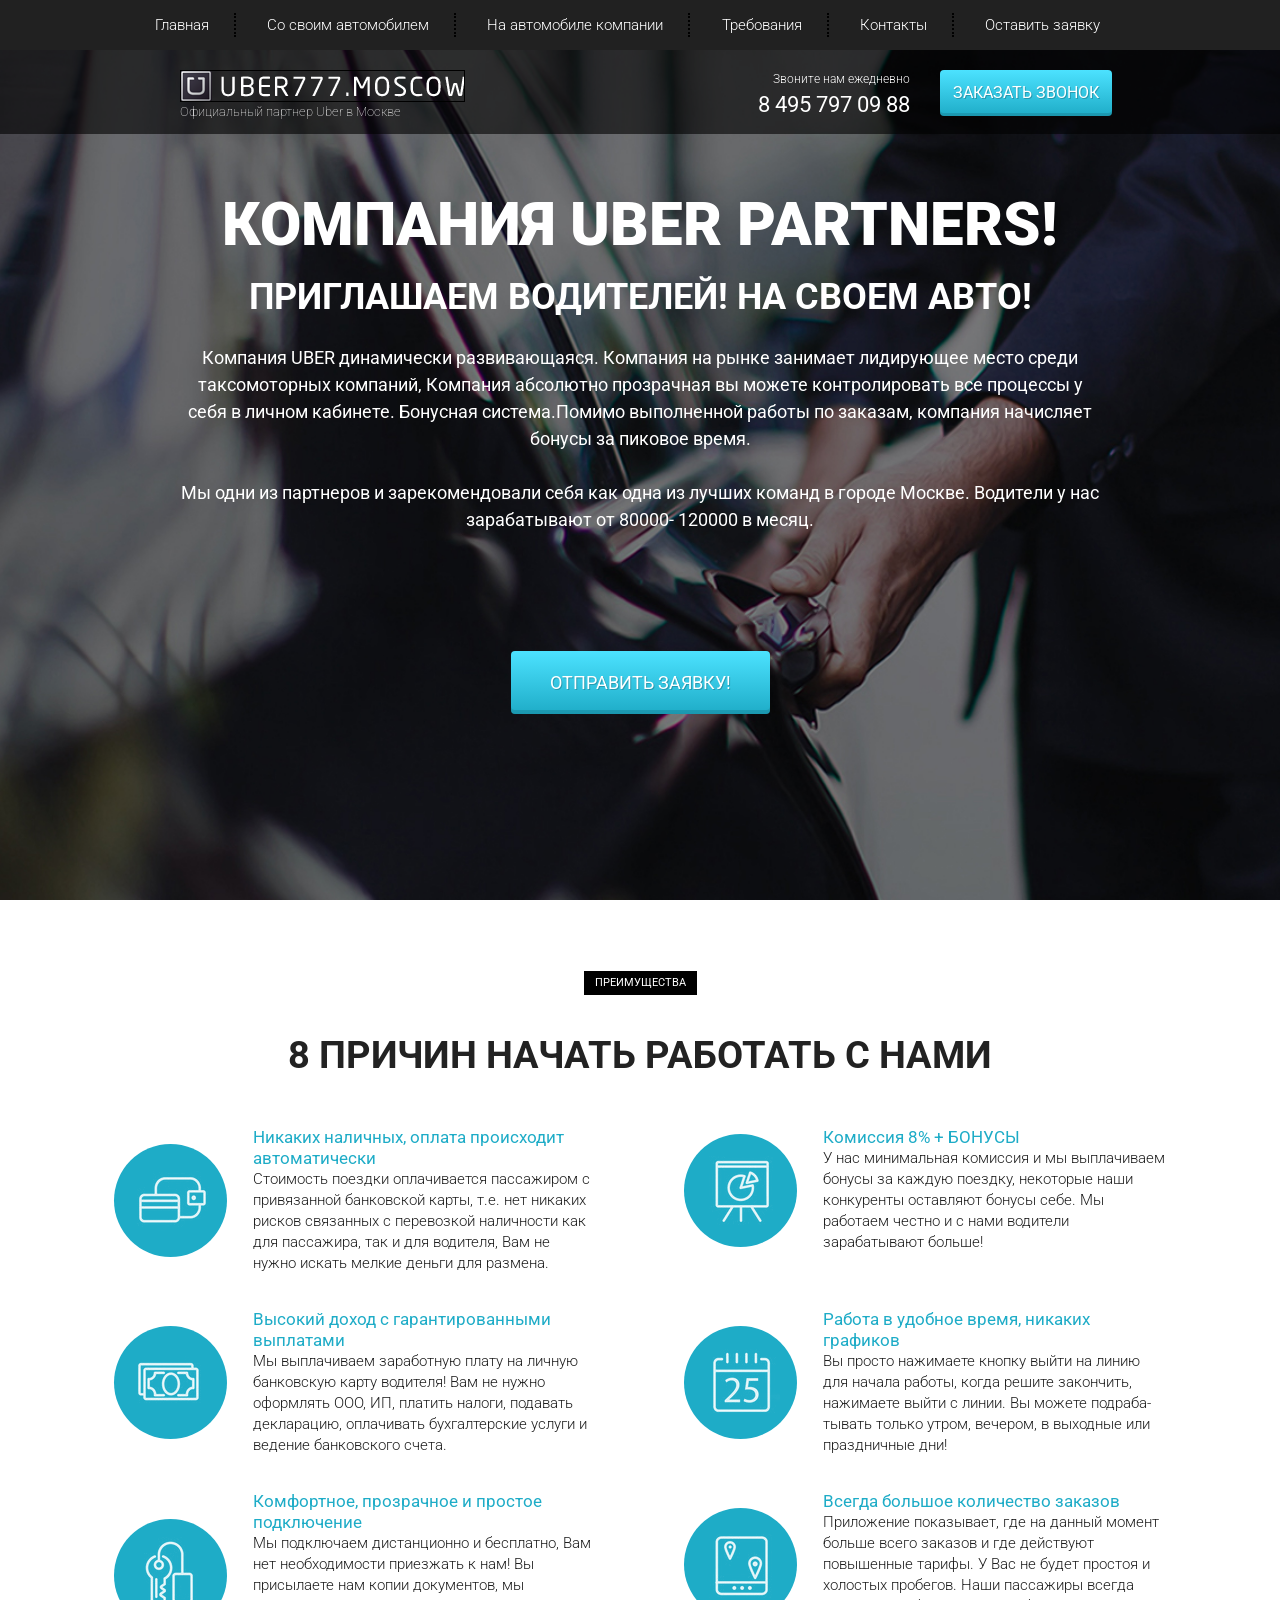
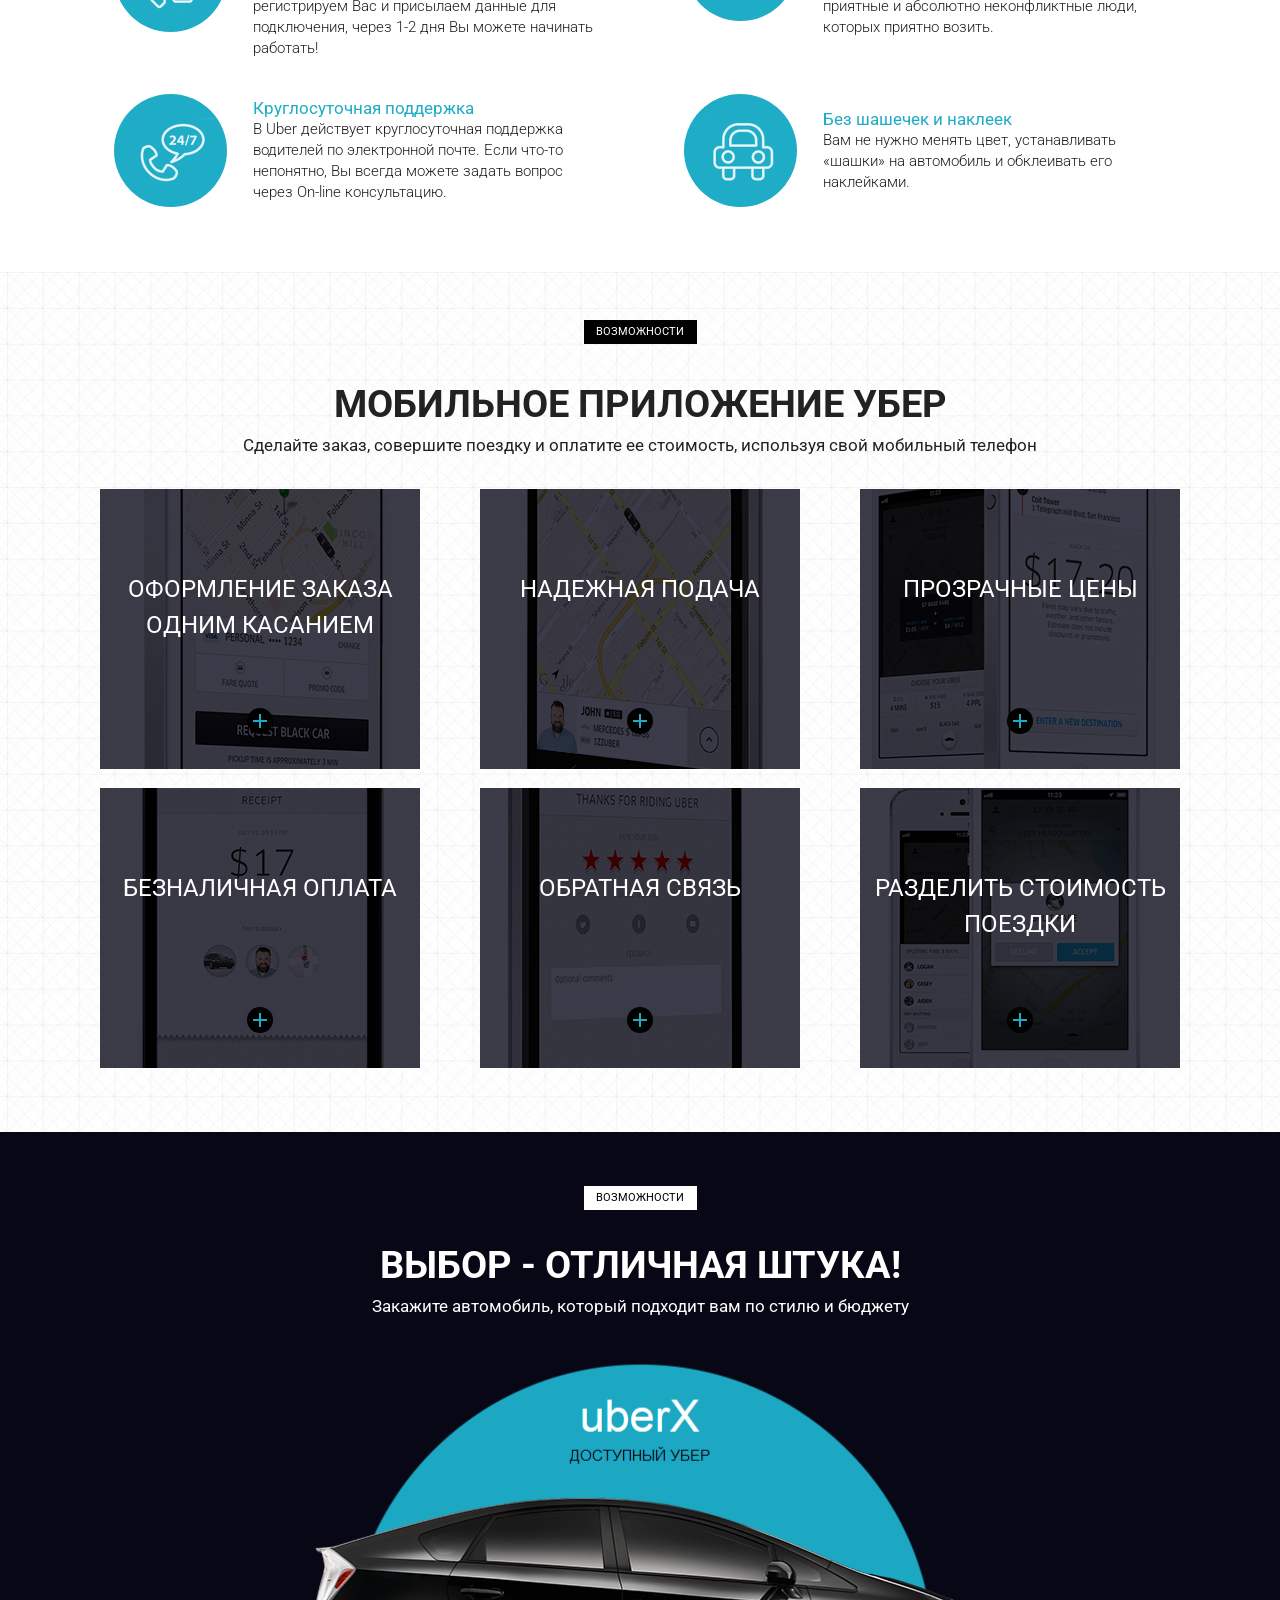
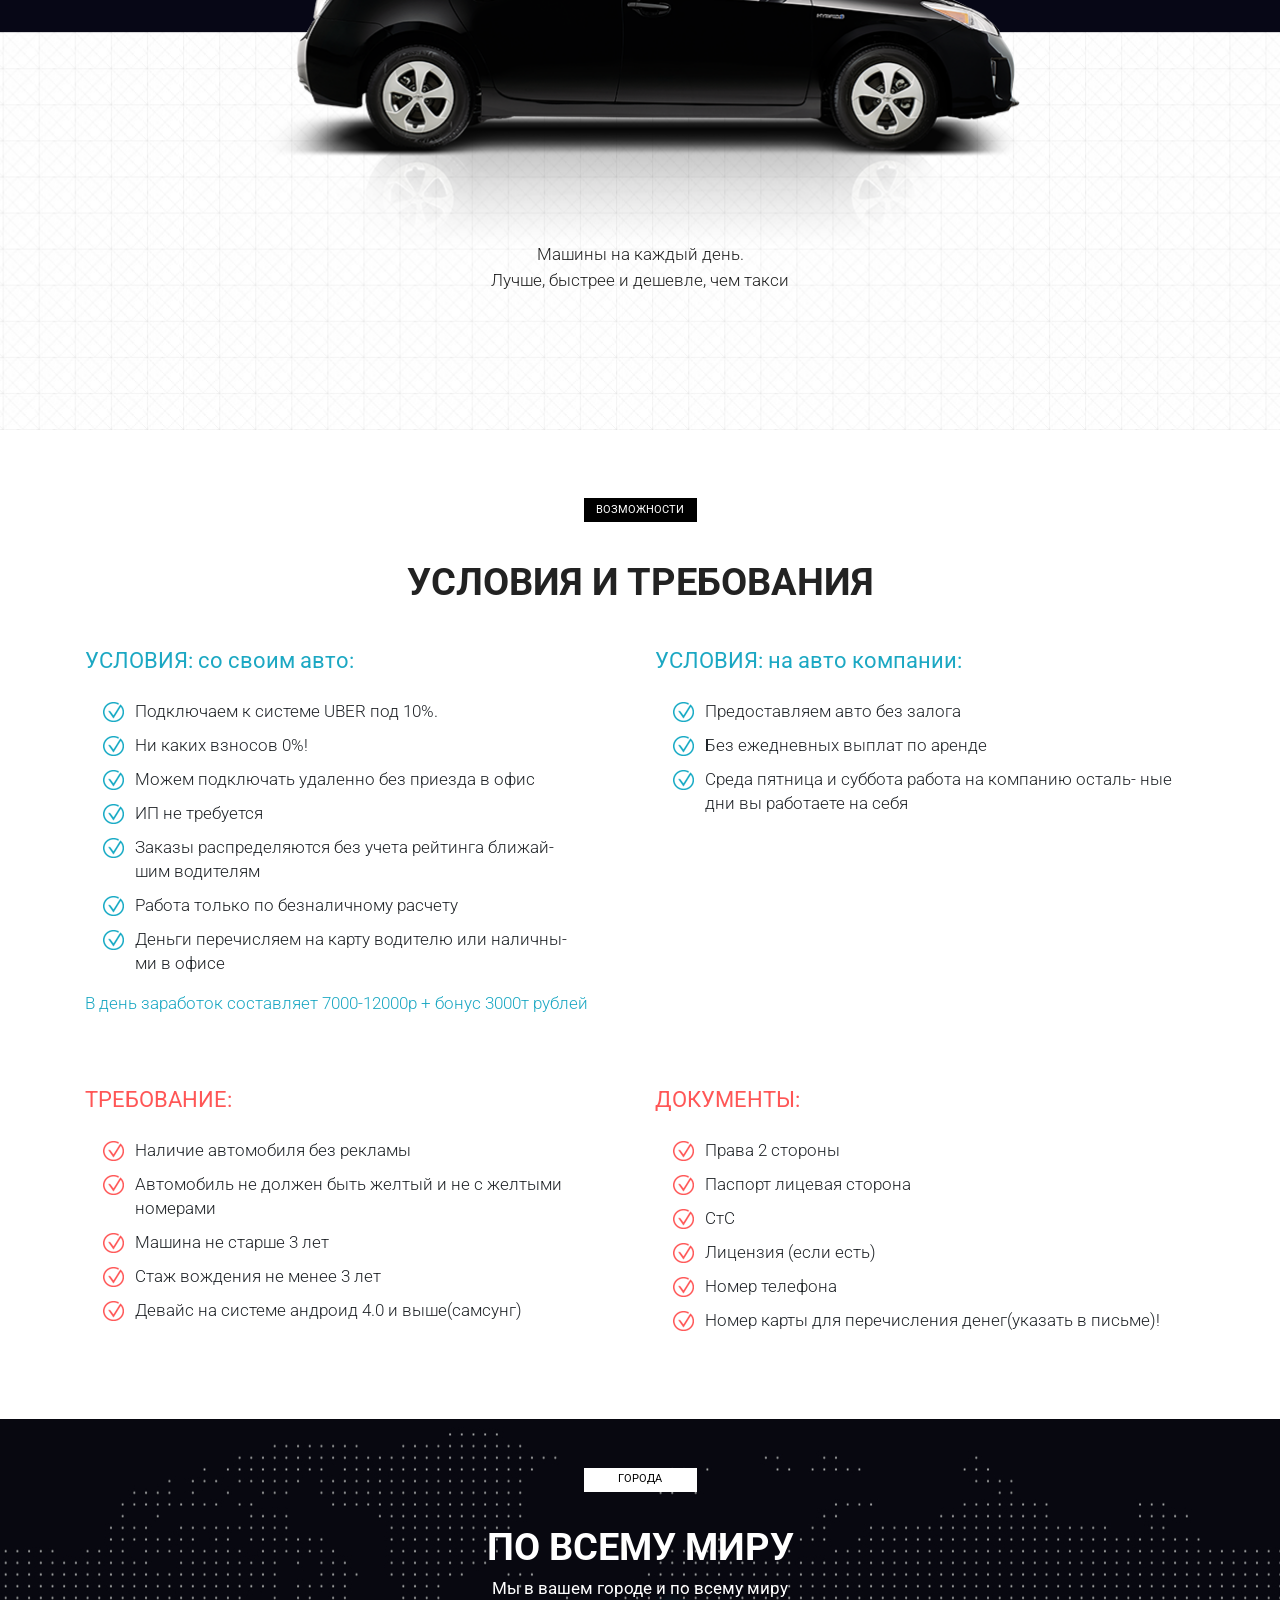
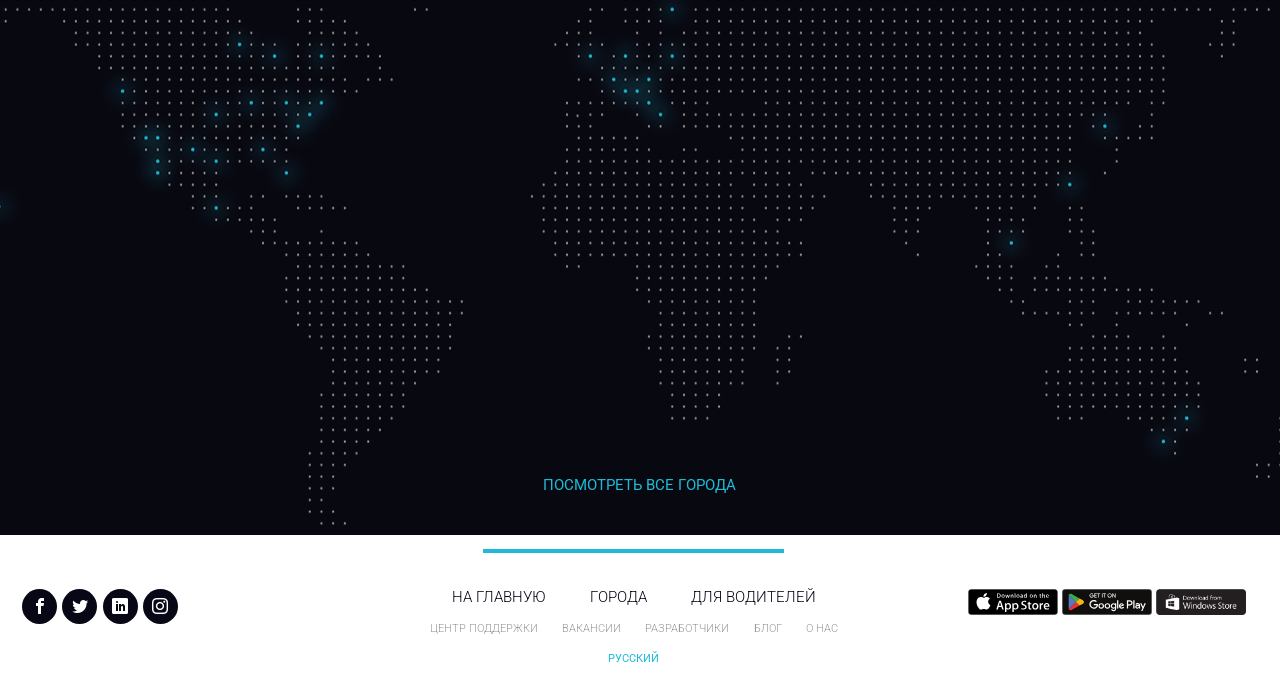
==== index.html @ 3a56dd3d "upd" ====
<!DOCTYPE html>
<html lang="en">
<head>
    <meta charset="UTF-8">
    <meta http-equiv="X-UA-Compatible" content="IE=edge">
    <meta name="viewport" content="width=device-width, initial-scale=1.0">
    <title>Uber</title>
    <link rel="shortcut icon" href="icons/uber_logo.png" type="image/x-icon">
    <link rel="preconnect" href="https://fonts.googleapis.com">
    <link rel="preconnect" href="https://fonts.gstatic.com" crossorigin>
    <link href="https://fonts.googleapis.com/css2?family=Roboto:wght@100;300;400;500;700;900&display=swap" rel="stylesheet">
    <link rel="stylesheet" href="css/bootstrap-grid.min.css">
    <link rel="stylesheet" href="css/bootstrap-reboot.min.css">
    <link rel="stylesheet" href="css/style.css">
    <link rel="stylesheet" href="css/style.min.css">
</head>
<body>
    <header>
        <nav>
            <div class="container">
                <ul class="menu">
                    <li class="menu_item">
                        <a href="#main" class="menu_link">Главная</a>
                    </li>
                    <li class="menu_item">
                        <a href="#require" class="menu_link">Со своим автомобилем</a>
                    </li>
                    <li class="menu_item">
                        <a href="#require" class="menu_link">На автомобиле компании</a>
                    </li>
                    <li class="menu_item">
                        <a href="#require" class="menu_link">Требования</a>
                    </li>
                    <li class="menu_item">
                        <a href="#contacts" class="menu_link">Контакты</a>
                    </li>
                    <li class="menu_item">
                        <a href="#main" class="menu_link">Оставить заявку</a>
                    </li>
                </ul>
            </div>
            <div class="hamburger">
                <span></span>
                <span></span>
                <span></span>
            </div>
        </nav>

        <div class="subheader">
            <div class="container">
                <div class="row">
                    <div class="col-6 col-md-4 offset-md-1">
                        <a href="#" class="subheader_logo"><img src="icons/mainLogo.png" alt=""></a>
                        <div class="subheader_official">Официальный партнер Uber в Москве</div>
                    </div>
    
                    <div class="xs_hidden col-md-3 offset-md-1">
                        <div class="subheader_call">Звоните нам ежедневно</div>
                        <a href="tel:+84957970988" class="subheader_phone">8 495 797 09 88</a>
                    </div>
    
                    <div class="col-6 col-md-3">
                        <a href="tel:+84957970988" class="xs_visible subheader_phone">8 495 797 09 88</a>
                        <a href="tel:+84957970988" class="subheader_button"><button>Заказать звонок</button></a>
                    </div> 
                </div>
            </div>
        </div>
    </header>

    <section class="promo" id="main">
        <div class="container">
            <div class="row">
                <div class="col-md-12 col-lg-10 offset-lg-1">
                    <h1 class="promo_header">КОМПАНИЯ UBER PARTNERS!</h1>
                    <h2 class="promo_subheader">ПРИГЛАШАЕМ ВОДИТЕЛЕЙ! НА СВОЕМ АВТО!</h2>
                    <div class="promo_descr">
                        Компания UBER  динамически развивающаяся. Компания на рынке занимает лидирующее место среди таксомоторных компаний, Компания абсолютно прозрачная вы можете контролировать все процессы у себя в личном кабинете. Бонуcная система.Помимо выполненной работы по заказам, компания начисляет бонусы за пиковое время. 
                        <br><br>
                        Мы одни из партнеров и зарекомендовали себя как одна из лучших команд в городе Москве.  Водители у нас зарабатывают от 80000- 120000 в месяц.
                    </div>
                    <button class="promo_btn">ОТПРАВИТЬ ЗАЯВКУ!</button>
                </div>
            </div>
        </div>
    </section>

    <section class="advantages">
        <div class="container">
            <div class="label">преимущества</div>
            <h2 class="title">8 причин начать работать с нами</h2>

            <div class="row">
                <div class="col-md-6">
                    <div class="advantages_block">
                        <div class="advantages_icon"><img src="icons/icon1.png" alt="" width="80"
                            height="66"></div>
                        <div class="advantages_card">
                            <div class="advantages_subheader">Никаких наличных, оплата происходит автоматически</div>
                            <div class="advantages_descr">Стоимость поездки оплачивается пассажиром с привязанной банковской карты, т.е. нет никаких рисков связанных с перевозкой наличности как для пассажира, так и для водителя, Вам не нужно искать мелкие деньги для размена.</div>
                        </div>
                    </div>
                </div>

                <div class="col-md-6">
                    <div class="advantages_block">
                        <div class="advantages_icon"><img src="icons/icon2.png" alt="" width="64"
                            height="69"></div>
                        <div class="advantages_card">
                            <div class="advantages_subheader">Комиссия 8% + БОНУСЫ</div>
                            <div class="advantages_descr">У нас минимальная комиссия и мы выплачиваем бонусы за каждую поездку, некоторые наши конкуренты оставляют бонусы себе. Мы работаем честно и с нами водители зарабатывают больше!</div>
                        </div>
                    </div>
                </div>
                
                <div class="col-md-6">
                    <div class="advantages_block">
                        <div class="advantages_icon"><img src="icons/icon3.png" alt="" width="83"
                            height="53"></div>
                        <div class="advantages_card">
                            <div class="advantages_subheader">Высокий доход с гарантированными выплатами</div>
                            <div class="advantages_descr">Мы выплачиваем заработную плату на личную банковскую карту водителя! Вам не нужно оформлять ООО, ИП, платить налоги, подавать декларацию, оплачивать бухгалтерские услуги и ведение банковского счета.</div>
                        </div>
                    </div>
                </div>
                
                <div class="col-md-6">
                    <div class="advantages_block">
                        <div class="advantages_icon"><img src="icons/icon4.png" alt="" width="79"
                            height="73"></div>
                        <div class="advantages_card">
                            <div class="advantages_subheader">Работа в удобное время, никаких графиков</div>
                            <div class="advantages_descr">Вы просто нажимаете кнопку выйти на линию для начала работы, когда решите закончить, нажимаете выйти с линии. Вы можете подраба-
                            тывать только утром, вечером, в выходные или праздничные дни! </div>
                        </div>
                    </div>
                </div>
                
                <div class="col-md-6">
                    <div class="advantages_block">
                        <div class="advantages_icon"><img src="icons/icon5.png" alt="" width="54"
                            height="78"></div>
                        <div class="advantages_card">
                            <div class="advantages_subheader">Комфортное, прозрачное и простое подключение</div>
                            <div class="advantages_descr">Мы подключаем дистанционно и бесплатно, Вам нет необходимости приезжать к нам! Вы присылаете нам копии документов, мы регистрируем Вас и присылаем данные для подключения, через 1-2 дня Вы можете начинать работать!</div>
                        </div>
                    </div>
                </div>
                
                <div class="col-md-6">
                    <div class="advantages_block">
                        <div class="advantages_icon"><img src="icons/icon6.png" alt="" width="63"
                            height="67"></div>
                        <div class="advantages_card">
                            <div class="advantages_subheader">Всегда большое количество заказов</div>
                            <div class="advantages_descr">Приложение показывает, где на данный момент больше всего заказов и где действуют повышенные тарифы. У Вас не будет простоя и холостых пробегов. Наши пассажиры всегда приятные и абсолютно неконфликтные люди, которых приятно возить.</div>
                        </div>
                    </div>
                </div>
                
                <div class="col-md-6">
                    <div class="advantages_block">
                        <div class="advantages_icon"><img src="icons/icon7.png" alt="" width="85"
                            height="66"></div>
                        <div class="advantages_card">
                            <div class="advantages_subheader">Круглосуточная поддержка</div>
                            <div class="advantages_descr">В Uber действует круглосуточная поддержка водителей по электронной почте. Если что-то непонятно, Вы всегда можете задать вопрос через On-line консультацию.</div>
                        </div>
                    </div>
                </div>
                
                <div class="col-md-6">
                    <div class="advantages_block">
                        <div class="advantages_icon"><img src="icons/icon8.png" alt="" width="73"
                            height="68"></div>
                        <div class="advantages_card">
                            <div class="advantages_subheader">Без шашечек и наклеек</div>
                            <div class="advantages_descr">Вам не нужно менять цвет, устанавливать «шашки» на автомобиль и обклеивать его наклейками.</div>
                        </div>
                    </div>
                </div>
            </div>
        </div>
    </section>
    <section class="mobile">
        <div class="container">
            <div class="label">возможности</div>
            <div class="title">мобильное приложение убер</div>
            <div class="descr">Сделайте заказ, совершите поездку и оплатите ее стоимость, используя свой мобильный телефон</div>

            <div class="row">
                <div class="col-md-4">
                    <div class="mobile_card mobile_card_1">
                        <div class="mobile_card_text">оформление заказа одним касанием</div>
                        <div class="mobile_card_plus"></div>
                    </div>
                </div>
                <div class="col-md-4">
                    <div class="mobile_card mobile_card_2">
                        <div class="mobile_card_text">надежная подача</div>
                        <div class="mobile_card_plus"></div>
                    </div>
                </div>
                <div class="col-md-4">
                    <div class="mobile_card mobile_card_3">
                        <div class="mobile_card_text">прозрачные цены</div>
                        <div class="mobile_card_plus"></div>
                    </div>
                </div>
                <div class="col-md-4">
                    <div class="mobile_card mobile_card_4">
                        <div class="mobile_card_text">безналичная оплата</div>
                        <div class="mobile_card_plus"></div>
                    </div>
                </div>
                <div class="col-md-4">
                    <div class="mobile_card mobile_card_5">
                        <div class="mobile_card_text">обратная связь</div>
                        <div class="mobile_card_plus"></div>
                    </div>
                </div>
                <div class="col-md-4">
                    <div class="mobile_card mobile_card_6">
                        <div class="mobile_card_text">разделить стоимость поездки</div>
                        <div class="mobile_card_plus"></div>
                    </div>
                </div>
            </div>
        </div>
    </section>

    <section class="choice">
        <div class="container">
            <div class="label">Возможности</div>
            <div class="title xxs_visible">Выбор - отличная штука!</div>
            <div class="descr xxs_visible">Закажите автомобиль, который подходит вам по стилю и бюджету</div>
            <div class="xs_img_visible"><img src="img/xs_choice_bg.png" alt=""></div>
            <div class="choice_text">Машины на каждый день.<br>Лучше, быстрее и дешевле, чем такси</div>
        </div>
    </section>

    <section class="require" id="require">
        <div class="container">
            <div class="label">Возможности</div>
            <div class="title">условия и требования</div>

            <div class="row">
                <div class="col-md-6">
                    <div class="require_block">
                        <div class="require_title">УСЛОВИЯ: со своим авто:</div>
                        <ul class="require_list">
                            <li>Подключаем к системе UBER  под 10%.</li>
                            <li>Ни каких взносов  0%!</li>
                            <li>Можем подключать удаленно без приезда в офис</li>
                            <li>ИП не требуется</li>
                            <li>Заказы распределяются без учета рейтинга ближай-<br>
                                шим водителям</li>
                            <li>Работа только по безналичному расчету</li>
                            <li>Деньги перечисляем на карту водителю или наличны-<br>
                                ми в офисе</li>
                        </ul>
                        <div class="require_descr">В день заработок составляет 7000-12000р + бонус 3000т рублей</div>
                    </div>
                </div>
                <div class="col-md-6">
                    <div class="require_block">
                        <div class="require_title">УСЛОВИЯ: на авто компании:</div>
                        <ul class="require_list">
                            <li>Предоставляем авто без залога</li>
                            <li>Без ежедневных выплат по аренде</li>
                            <li>Среда пятница и суббота работа на компанию осталь-
                                ные дни вы работаете на себя</li>
                        </ul>
                    </div>
                </div>
                <div class="col-md-6">
                    <div class="require_block warning">
                        <div class="require_title">ТРЕБОВАНИЕ:</div>
                        <ul class="require_list">
                            <li>Наличие автомобиля без рекламы</li>
                            <li>Автомобиль не должен быть желтый и не с желтыми 
                                номерами</li>
                            <li>Машина не старше 3 лет</li>
                            <li>Стаж вождения не менее 3 лет</li>
                            <li>Девайс на системе андроид 4.0 и выше(самсунг)</li>
                        </ul>
                    </div>
                </div>
                <div class="col-md-6">
                    <div class="require_block warning">
                        <div class="require_title">ДОКУМЕНТЫ:</div>
                        <ul class="require_list">
                            <li>Права 2 стороны</li>
                            <li>Паспорт лицевая сторона</li>
                            <li>СтС</li>
                            <li>Лицензия (если есть)</li>
                            <li>Номер телефона</li>
                            <li>Номер карты для перечисления денег(указать в письме)!</li>
                        </ul>
                    </div>
                </div>
            </div>
        </div>
    </section>

    <section class="world" id="world">
        <div class="world_block">
            <div class="container">
                <div class="label">города</div>
                <div class="title">По всему миру</div>
                <div class="descr">Мы в вашем городе и по всему миру</div>
                <div class="world_cities"><a href="#">посмотреть все города</a></div>
            </div>
        </div>
    </section>

    <footer id="contacts">
        <div class="footer">
            <div class="footer_block">
                <div>
                    <div class="footer_social_media">
                        <a href="https://www.facebook.com/UberEU/?brand_redir=120945717945722&uclick_id=afe33a9d-9185-4bb3-98b4-ac56c3cc4953"><span class="icon-facebook"></span></a>
                        <a href="https://twitter.com/uber?uclick_id=afe33a9d-9185-4bb3-98b4-ac56c3cc4953"><span class="icon-twitter"></span></a>
                        <a href="https://www.linkedin.com/company/uber-com/"><span class="icon-linkedin"></span></a>
                        <a href="https://www.instagram.com/uber/?uclick_id=afe33a9d-9185-4bb3-98b4-ac56c3cc4953"><span class="icon-instagram"></span></a>
                    </div>
                </div>
                <div>
                    <div class="footer_links">
                        <div class="footer_links_line"></div>
                        <div class="footer_links_main">
                            <a href="#main">на главную</a>
                            <a href="#world">города</a>
                            <a href="#require">для водителей</a>
                        </div>
                        <div class="footer_links_sublinks">
                            <a href="#">центр поддержки</a>
                            <a href="#">вакансии</a>
                            <a href="#">разработчики</a>
                            <a href="#">блог</a>
                            <a href="#">о нас</a>
                        </div>
                        <div class="footer_links_language"><a href="#">русский</a>
                        </div>
                    </div>
                </div>
                <div>
                    <div class="footer_apps">
                        <a href="https://apps.apple.com/us/app/uber/id368677368?%25243p=a_custom_47734&%2524uri_redirect_mode=1&_branch_match_id=1145448601098627651&_branch_referrer=H4sIAAAAAAAAAxXJS27DIBAA0NPEu4lj8zOVUFeVKmXTGyAYxjWKMYiPev222%2FeO3kt7m%2BeMke6ulPsZr9f8mY5ney7i68e%2F31bOinEWR%2Bs5Wa4U49MfjhptpRArYbcpBzLLNPCM%2BLIxGLcTY04H0MsmgHvPQG%2Beg0MhkSFyLdh0Ux%2FoUnHx%2BzLDUwXMCfacO9X%2F6%2BMiW4Y%2FYzuo2jb8YhRTOwW%2BAgpiwPW2gpZrACkkcw%2B9CHrIXxr%2FzBLUAAAA&uclick_id=afe33a9d-9185-4bb3-98b4-ac56c3cc4953&utm_campaign=uber-com-footer&utm_medium=paid%20advertising&%7Ecampaign=uber-com-footer&%7Etune_publisher_sub1=737fed42-c5e3-4982-962d-6563a0915e06"><img src="icons/app_store.svg" alt=""></a>
                        <a href="https://play.google.com/store/apps/details?id=com.ubercab&hl=pl&gl=US"><img src="icons/google_play.svg" alt=""></a>
                        <a href="#"><img src="icons/windows.png" alt=""></a>
                    </div>
                </div>
            </div>
        </div>
    </footer>

    <script src="js/script.js"></script>
</body>
</html>
---- css/style.css ----
@font-face {
  font-family: 'icomoon';
  src:  url('../fonts/icomoon.eot?k8hm8g');
  src:  url('../fonts/icomoon.eot?k8hm8g#iefix') format('embedded-opentype'),
    url('../fonts/icomoon.ttf?k8hm8g') format('truetype'),
    url('../fonts/icomoon.woff?k8hm8g') format('woff'),
    url('../fonts/icomoon.svg?k8hm8g#icomoon') format('svg');
  font-weight: normal;
  font-style: normal;
  font-display: block;
}

[class^="icon-"], [class*=" icon-"] {
  /* use !important to prevent issues with browser extensions that change fonts */
  font-family: 'icomoon' !important;
  speak: never;
  font-style: normal;
  font-weight: normal;
  font-variant: normal;
  text-transform: none;
  line-height: 1;

  /* Better Font Rendering =========== */
  -webkit-font-smoothing: antialiased;
  -moz-osx-font-smoothing: grayscale;
}

.icon-facebook:before {
  content: "\ea90";
}
.icon-instagram:before {
  content: "\ea92";
}
.icon-twitter:before {
  content: "\ea96";
}
.icon-linkedin:before {
  content: "\eac9";
}
---- css/style.min.css ----
*{font-family:Roboto}header{position:relative}nav{height:50px;background:#212121;position:fixed;top:0;width:100%;z-index:2}.hamburger{display:none}.menu{display:-webkit-box;display:-ms-flexbox;display:flex;-webkit-box-pack:justify;-ms-flex-pack:justify;justify-content:space-between;padding:13px 70px;margin:0;list-style-type:none}.menu_link{font-weight:300;font-size:15px;color:#fff}.menu_link:hover{color:#1eacc7;text-decoration:none}.menu_item{border-right:2px dotted #000;padding-right:25px}.menu_item:last-child{border-right:none}.subheader{position:absolute;width:100%;z-index:1;padding-top:20px;height:84px;background-color:rgba(0,0,0,.6);margin-top:50px}.subheader_logo{max-width:100%}.subheader_official{font-weight:100;font-size:13px;color:#fff}.subheader_call{font-weight:300;font-size:12px;text-align:right;color:#fff}.subheader_phone{display:block;font-weight:400;font-size:22px;text-align:right;color:#fff}.subheader_phone:hover{text-decoration:none;color:#fff}.subheader_button button{width:172px;height:46px;background:-webkit-gradient(linear, left bottom, left top, from(#1EACC7), to(#4CE2FF));background:linear-gradient(0deg, #1EACC7 0%, #4CE2FF 100%);-webkit-box-shadow:inset 0px -3px 0px rgba(0,0,0,.12);box-shadow:inset 0px -3px 0px rgba(0,0,0,.12);border-radius:4px;border:none;text-align:center;text-transform:uppercase;color:#fff;text-shadow:1px 1px 0px rgba(0,0,0,.21)}.promo{min-height:800px;background:url("../img/uber_bg.jpg") center center/cover no-repeat;background-size:cover}.promo_header{font-weight:900;font-size:60px;text-align:center;text-transform:uppercase;color:#fff;margin-top:180px;margin-bottom:0}.promo_subheader{font-weight:700;font-size:36px;text-align:center;text-transform:uppercase;color:#fff;margin-top:0}.promo_descr{margin-top:20px;font-weight:400;font-size:18px;text-align:center;color:#fff}.promo_btn{display:block;margin:118px auto 186px auto;font-weight:400;font-size:18px;text-align:center;text-transform:uppercase;color:#fff;text-shadow:1px 1px 0px rgba(0,0,0,.21);width:259px;height:63px;background:-webkit-gradient(linear, left bottom, left top, from(#1EACC7), to(#4CE2FF));background:linear-gradient(0deg, #1EACC7 0%, #4CE2FF 100%);-webkit-box-shadow:inset 0px -4px 0px rgba(0,0,0,.12);box-shadow:inset 0px -4px 0px rgba(0,0,0,.12);border-radius:4px;border:none}.promo_btn:hover{background-image:none;background-color:#1eacc7}.label{width:113px;height:24px;background-color:#000;margin:0 auto;display:-webkit-box;display:-ms-flexbox;display:flex;-webkit-box-align:center;-ms-flex-align:center;align-items:center;-webkit-box-pack:center;-ms-flex-pack:center;justify-content:center;font-weight:400;font-size:11px;text-align:center;text-transform:uppercase;color:#fff}.title{margin-top:32px;font-weight:700;font-size:38px;text-align:center;text-transform:uppercase;color:#222}.advantages{padding:71px 0 65px 0}.advantages_block{display:-webkit-box;display:-ms-flexbox;display:flex;-webkit-box-pack:center;-ms-flex-pack:center;justify-content:center;-webkit-box-align:center;-ms-flex-align:center;align-items:center;margin-top:35px}.advantages_block .advantages_icon{display:-webkit-box;display:-ms-flexbox;display:flex;-webkit-box-pack:center;-ms-flex-pack:center;justify-content:center;-webkit-box-align:center;-ms-flex-align:center;align-items:center;margin-right:26px;width:113px;height:113px;background-color:#1eacc7;border-radius:100%}.advantages_block .advantages_card{width:343px}.advantages_block .advantages_card .advantages_subheader{line-height:21px;color:#1eacc7;font-size:17px;font-weight:400}.advantages_block .advantages_card .advantages_descr{color:#202020;font-size:15px;font-weight:300;line-height:21px}.descr{font-weight:400;font-size:17px;text-align:center;color:#222}.mobile{min-height:860px;background:url("../img/mobile_app_bg.jpg") center center/cover no-repeat;padding-top:48px}.mobile .row{margin-top:30px}.mobile_card{position:relative;width:320px;height:280px;margin:0 auto 19px auto;padding:82px 0 34px 0}.mobile_card_text{font-weight:400;font-size:24px;text-align:center;text-transform:uppercase;color:#fff}.mobile_card_1{background-image:url("../img/mobile1.jpg")}.mobile_card_1 .mobile_card_text{padding-bottom:60px}.mobile_card_2{background-image:url("../img/mobile2.jpg")}.mobile_card_2 .mobile_card_text{padding-bottom:97px}.mobile_card_3{background-image:url("../img/mobile3.jpg")}.mobile_card_3 .mobile_card_text{padding-bottom:97px}.mobile_card_4{background-image:url("../img/mobile4.jpg")}.mobile_card_4 .mobile_card_text{padding-bottom:97px}.mobile_card_5{background-image:url("../img/mobile5.jpg")}.mobile_card_5 .mobile_card_text{padding-bottom:97px}.mobile_card_6{background-image:url("../img/mobile6.jpg")}.mobile_card_6 .mobile_card_text{padding-bottom:60px}.mobile_card_plus{display:-webkit-box;display:-ms-flexbox;display:flex;-webkit-box-pack:center;-ms-flex-pack:center;justify-content:center;-webkit-box-align:center;-ms-flex-align:center;align-items:center;position:absolute;bottom:35px;left:50%;-webkit-transform:translateX(-50%);transform:translateX(-50%);width:26px;height:26px;background:#000;margin:0 auto;border-radius:100%;padding:6px;cursor:pointer}.mobile_card_plus:before{content:"";color:#fff;display:block;width:14px;height:2px;background-color:#1eacc7;-webkit-transition:.5s all;transition:.5s all}.mobile_card_plus:after{content:"";color:#fff;display:block;width:2px;height:14px;background-color:#1eacc7;position:absolute;letf:50%;-webkit-transition:.5s all;transition:.5s all}.mobile_card_plus:hover::before,.mobile_card_plus:hover::after{background-color:red}.choice{position:relative;min-height:898px;background:url("../img/choice_bg.png") center center/cover no-repeat;padding-top:54px}.choice_text{position:absolute;bottom:137px;left:50%;-webkit-transform:translateX(-50%);transform:translateX(-50%);font-weight:300;font-size:17px;text-align:center;color:#222}.choice .label{background-color:#fff;color:#000}.choice .title{margin-top:27px;color:#fff}.choice .descr{color:#fff}.require{padding:68px 0 54px 0}.require_block{margin:33px 0}.require_title{font-weight:400;font-size:22px;color:#1ca8c3}.require_descr{font-weight:300;font-size:17px;color:#1ca8c3}.require_list{list-style:none;padding-left:50px;margin-top:22px}.require_list li{position:relative;font-weight:300;font-size:17px;line-height:24px;margin-bottom:10px}.require_list li:before{content:"";display:block;position:absolute;left:-32px;top:3px;width:21px;height:20px;background:url("../icons/check_blue.svg") center center/cover no-repeat}.require .warning .require_title{color:#ff5656}.require .warning .require_list li:before{background:url("../icons/check_red.png") center center/cover no-repeat}.world{position:relative;height:716px;background:#080810}.world_block{position:absolute;left:50%;-webkit-transform:translateX(-50%);transform:translateX(-50%);padding:49px 0 0 0;min-height:100%;max-width:1440px;width:100%;background:url("../img/world_bg.jpg") center center/cover no-repeat}.world_cities{width:194px;margin:0 auto;padding-top:450px;font-weight:400;font-size:15px;line-height:68px;text-transform:uppercase;color:#1fbad6}.world_cities a:link,.world_cities a:visited{text-decoration:none;color:#1fbad6}.world .label{background-color:#fff;color:#000}.world .title{margin-top:27px;color:#fff}.world .descr{color:#fff}.footer_block>div{width:33%}.footer_block>div:nth-child(2){display:-webkit-box;display:-ms-flexbox;display:flex;-webkit-box-pack:center;-ms-flex-pack:center;justify-content:center}.footer_block>div:nth-child(3){display:-webkit-box;display:-ms-flexbox;display:flex;-webkit-box-pack:end;-ms-flex-pack:end;justify-content:flex-end}.footer_block{min-height:154px;display:-webkit-box;display:-ms-flexbox;display:flex;padding:14px 22px}.footer_links{width:420px}.footer_links_line{margin:0 auto;width:301px;height:4px;background:#1fbad6}.footer_links_main{padding-top:33px;display:-webkit-box;display:-ms-flexbox;display:flex;-ms-flex-pack:distribute;justify-content:space-around}.footer_links_main a{text-decoration:none;font-weight:300;font-size:15px;text-transform:uppercase;color:#070716}.footer_links_sublinks{padding-top:13px;display:-webkit-box;display:-ms-flexbox;display:flex;-webkit-box-pack:justify;-ms-flex-pack:justify;justify-content:space-between}.footer_links_sublinks a{text-decoration:none;font-weight:300;font-size:11px;text-transform:uppercase;color:#999}.footer_links_language{padding-top:13px;display:-webkit-box;display:-ms-flexbox;display:flex;-webkit-box-pack:center;-ms-flex-pack:center;justify-content:center}.footer_links_language a{text-decoration:none;font-weight:400;font-size:11px;text-transform:uppercase;color:#1fbad6}.footer_apps{width:278px;padding-top:40px}.footer_apps a img{width:90px}.footer_social_media{width:156px;padding-top:40px;display:-webkit-box;display:-ms-flexbox;display:flex;-webkit-box-pack:justify;-ms-flex-pack:justify;justify-content:space-between}.footer_social_media a{display:-webkit-box;display:-ms-flexbox;display:flex;-webkit-box-pack:center;-ms-flex-pack:center;justify-content:center;-webkit-box-align:center;-ms-flex-align:center;align-items:center;text-decoration:none;background:#070716;width:35px;height:35px;border-radius:100%}.footer_social_media a span:before{color:#fff}.xs_visible{display:none}.xs_img_visible{display:none}.xxs_visible{display:block}@media(max-width: 1200px){.menu_item{padding-right:20px}.menu_link{font-size:13px}.promo_header{font-size:50px}.advantages_block{-webkit-box-align:start;-ms-flex-align:start;align-items:flex-start}.advantages .advantages_card{width:300px}.mobile_card{width:275px;height:273px}.mobile_card_text{font-size:21px}.require_title{font-size:20px}.require_list li{font-size:15px}.footer_links_sublinks a{font-size:10px}.footer_apps{width:263px}.footer_apps a img{width:84px}}@media(max-width: 991.98px){.menu_item{padding-right:8px}.menu_link{font-size:10px}.subheader_logo img{width:100%}.subheader_official{font-size:11px}.subheader_call{font-size:10px}.subheader_phone{font-size:19px}.subheader_button button{width:100%;height:40px;font-size:13px}.promo_header{font-size:40px}.promo_subheader{font-size:31px}.promo_descr{font-size:17px}.promo_btn{margin:78px auto 154px auto}.advantages_block{-webkit-box-orient:vertical;-webkit-box-direction:normal;-ms-flex-direction:column;flex-direction:column;-webkit-box-align:center;-ms-flex-align:center;align-items:center}.advantages .advantages_card{width:300px;margin-top:20px}.mobile{min-height:780px}.mobile_card{margin:0 auto 27px auto;width:211px;height:224px}.mobile_card_text{font-size:16px}.title{margin-top:28px;font-size:35px}.choice{min-height:800px}.choice_text{bottom:100px}.require{padding:47px 0 54px 0}.footer_apps{display:-webkit-box;display:-ms-flexbox;display:flex;-webkit-box-orient:vertical;-webkit-box-direction:normal;-ms-flex-direction:column;flex-direction:column;-webkit-box-pack:center;-ms-flex-pack:center;justify-content:center;-webkit-box-align:end;-ms-flex-align:end;align-items:flex-end;padding-top:0}.footer_apps a img{padding-top:5px;width:115px}.footer_links_sublinks a{font-size:9px}}@media(max-width: 767.98px){.menu{position:fixed;-webkit-box-orient:vertical;-webkit-box-direction:normal;-ms-flex-direction:column;flex-direction:column;-webkit-box-pack:center;-ms-flex-pack:center;justify-content:center;-webkit-box-align:center;-ms-flex-align:center;align-items:center;top:0;left:-100%;width:50%;height:100%;height:100vh;padding:20px 15px;background-color:rgba(0,0,0,.8);-webkit-transition:.6s all;transition:.6s all}.menu_active{left:0}.menu_item{border-right:0;border:none}.menu_link{font-size:20px}.hamburger{display:block;position:absolute;right:10px;top:50%;-webkit-transform:translateY(-50%);transform:translateY(-50%);width:26px;height:12px}.hamburger span{display:block;height:2px;width:100%;background:#fff;margin-bottom:2px;-webkit-transition:.5s all;transition:.5s all}.hamburger_active span{margin-bottom:-2px}.hamburger_active span:nth-child(1){-webkit-transform:translateY(3px) rotate(-45deg);transform:translateY(3px) rotate(-45deg)}.hamburger_active span:nth-child(2){display:none}.hamburger_active span:nth-child(3){-webkit-transform:translateY(3px) rotate(45deg);transform:translateY(3px) rotate(45deg)}.xs_hidden{display:none}.xs_visible{display:block}.subheader_phone{display:block;margin-top:-7px;font-weight:400;font-size:16px;text-transform:uppercase;color:#fff;text-align:center}.subheader_button{text-decoration:none}.subheader_button button{display:block;width:150px;height:30px;margin:2px auto 0 auto}.promo_header{line-height:42px}.promo_subheader{line-height:35px;margin-top:10px}.title{margin-top:22px;font-size:24px}.mobile_card{margin:0 auto 30px auto;width:290px;height:254px;padding-left:30px;padding-right:30px}.mobile_card_text{font-size:18px;line-height:31px}.choice{min-height:660px;background:#070716}.choice .xs_img_visible{display:block;margin:30px 0 0 0}.choice .xs_img_visible img{display:block;width:83%;margin:0 auto}.choice_text{color:#fff;bottom:60px}.require_block{margin:8px 0}.world{height:550px}.world_block{padding-top:35px;height:100%}.world_cities{padding-top:305px}.footer_block{-webkit-box-orient:vertical;-webkit-box-direction:normal;-ms-flex-direction:column;flex-direction:column;-webkit-box-align:center;-ms-flex-align:center;align-items:center;-webkit-box-pack:center;-ms-flex-pack:center;justify-content:center}.footer_block>div{width:100%}.footer_block>div:nth-child(1){-webkit-box-ordinal-group:3;-ms-flex-order:2;order:2;display:-webkit-box;display:-ms-flexbox;display:flex;-webkit-box-pack:center;-ms-flex-pack:center;justify-content:center;width:470px}.footer_block>div:nth-child(2){-webkit-box-ordinal-group:2;-ms-flex-order:1;order:1}.footer_block>div:nth-child(3){-webkit-box-ordinal-group:4;-ms-flex-order:3;order:3;-webkit-box-pack:center;-ms-flex-pack:center;justify-content:center}.footer_social_media{padding-top:20px;width:40%}.footer_apps{display:-webkit-box;display:-ms-flexbox;display:flex;-webkit-box-orient:horizontal;-webkit-box-direction:normal;-ms-flex-direction:row;flex-direction:row;-webkit-box-pack:justify;-ms-flex-pack:justify;justify-content:space-between;width:300px;padding-top:20px}.footer_apps a img{width:90px}}@media(max-width: 575.98px){nav{height:30px}.subheader{margin-top:25px;padding-top:12px;height:64px}.subheader_official{display:none}.subheader_logo img{display:block;margin:15px auto 0 auto}.subheader_phone{margin-top:1px;font-weight:400;font-size:12px;text-transform:uppercase;color:#fff}.subheader_button{text-decoration:none}.subheader_button button{display:block;width:110px;height:22px;font-weight:400;font-size:10px;text-transform:uppercase;color:#fff;margin-top:3px}.promo{min-height:400px;padding:53px 0 35px 0}.promo_header{font-size:30px;line-height:35px;padding:0 24px;margin-top:120px}.promo_descr{display:none}.promo_subheader{font-weight:700;font-size:20px;margin-top:33px;line-height:25px}.promo_btn{width:210px;height:50px;margin:73px auto 0 auto}.menu{width:85%;height:100%}.menu_item{width:100%;text-align:center}.menu_link{display:block}.title{font-weight:700;font-size:15px;margin:0;padding:16px 0 0 0}.advantages{padding:22px 0 36px 0}.advantages_block{margin:0;padding:23px 15px 0 15px}.advantages_block .advantages_icon{margin:0;width:100px;height:100px}.advantages_block .advantages_subheader{font-size:16px;line-height:21px}.advantages_block .advantages_descr{font-size:15px;line-height:23px}.mobile{padding-top:26px}.choice{padding-top:26px;min-height:390px}.choice .xxs_visible{display:none}.choice .xs_img_visible img{width:100%;margin:30px auto}.choice_text{width:100%;padding:0 20px;margin-top:20px;font-weight:300;font-size:17px;line-height:24px;bottom:23px}.require{padding:26px 0 30px 0}.require_block{margin:15px 0}.require_title{font-weight:400;font-size:16px;line-height:24px}.require_list{margin-top:5px;padding-left:30px}.require_list li{margin-bottom:5px;font-size:14px;line-height:16px}.require_descr{font-size:14px;line-height:16px}.world{height:321px}.world_block{height:140%}.world_cities{padding-top:255px}.world .label{width:75px;height:22px}.world .title{margin-top:0;font-size:16px;line-height:16px}.world .descr{font-size:14px;line-height:21px;padding-top:11px}}/*# sourceMappingURL=style.min.css.map */
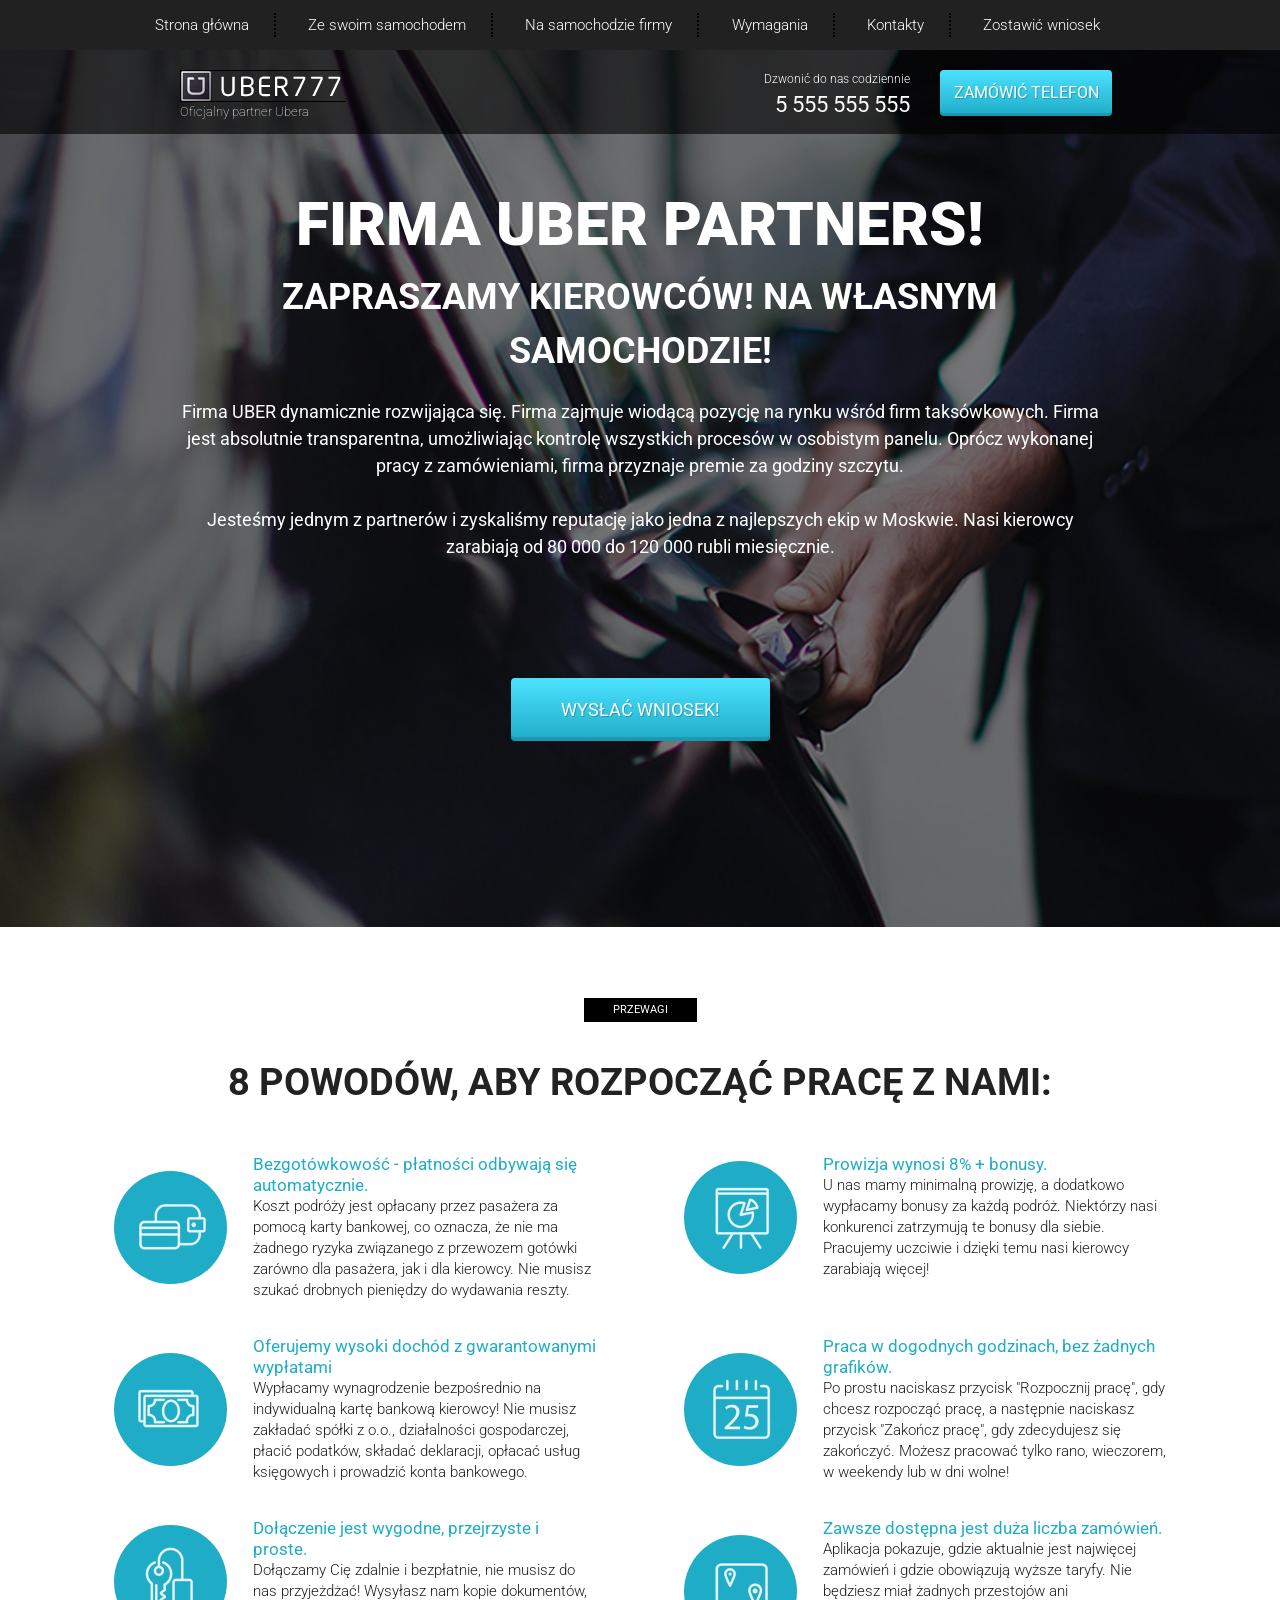
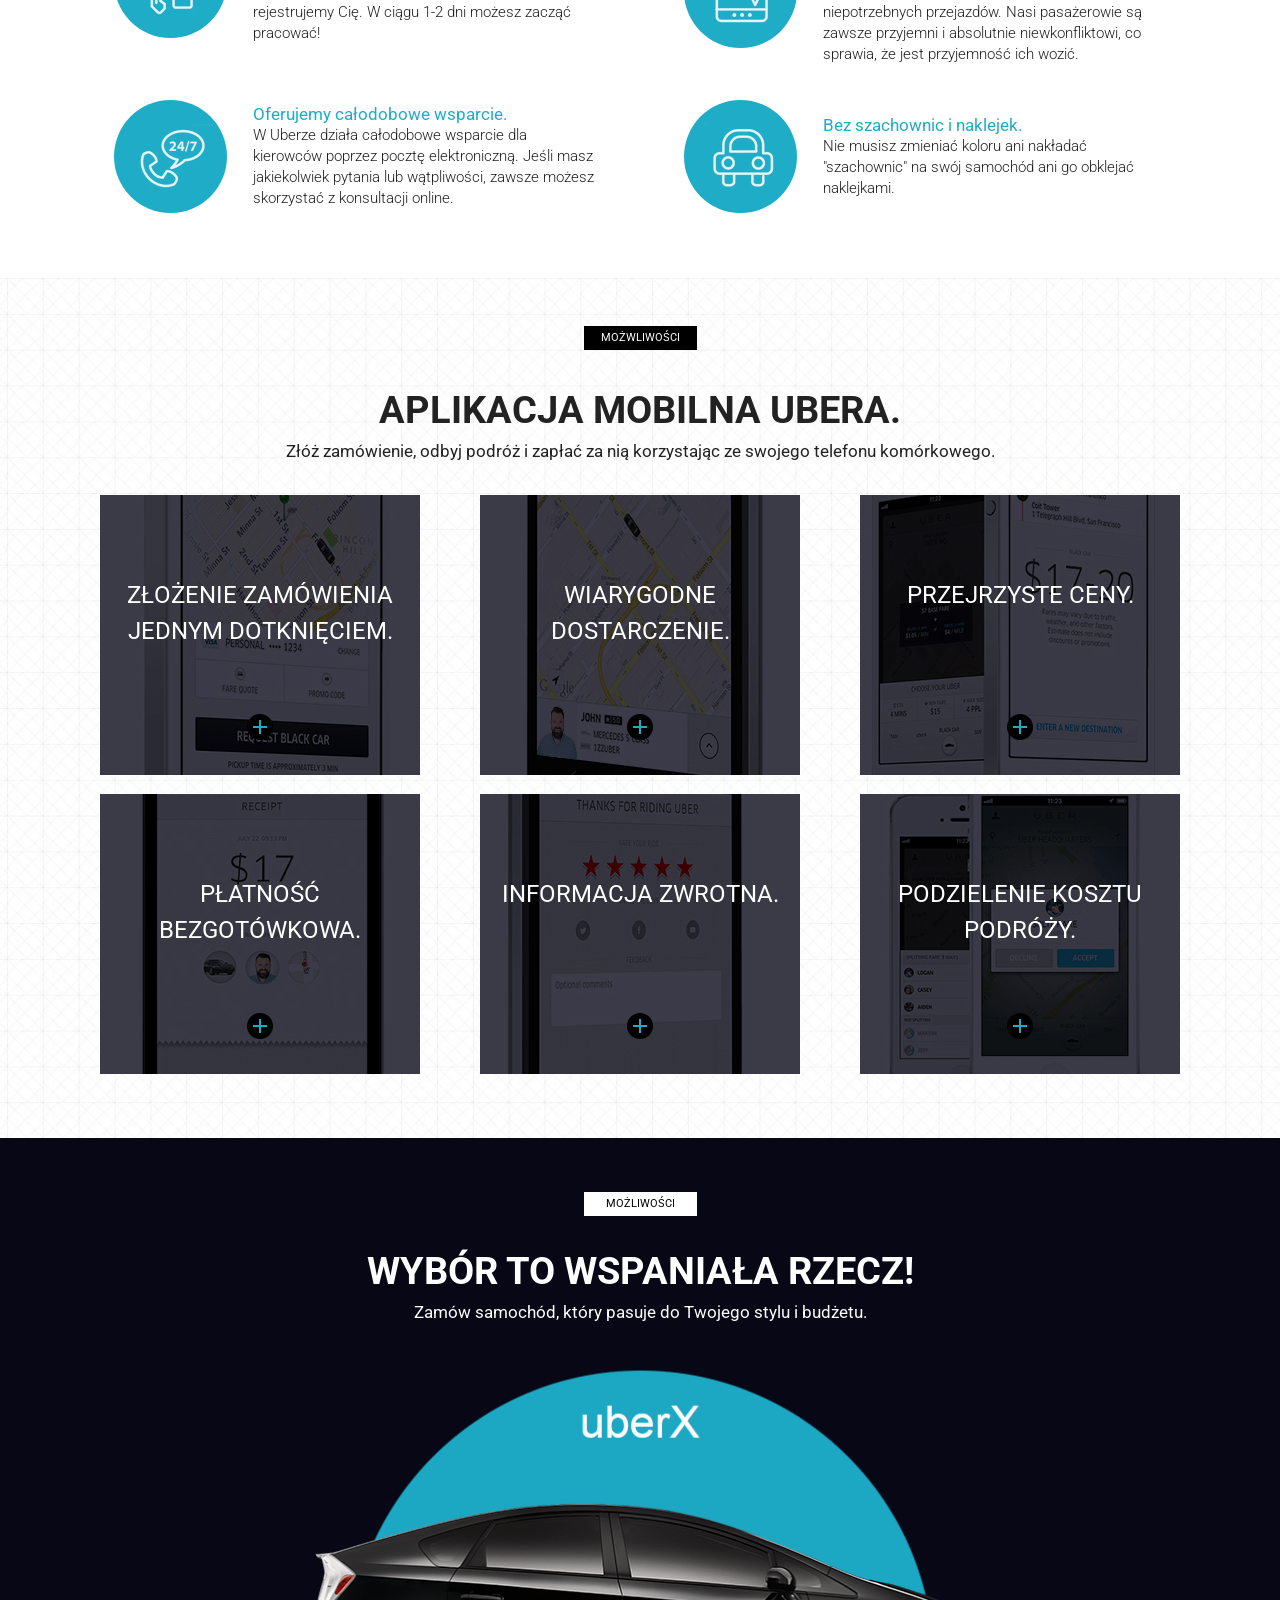
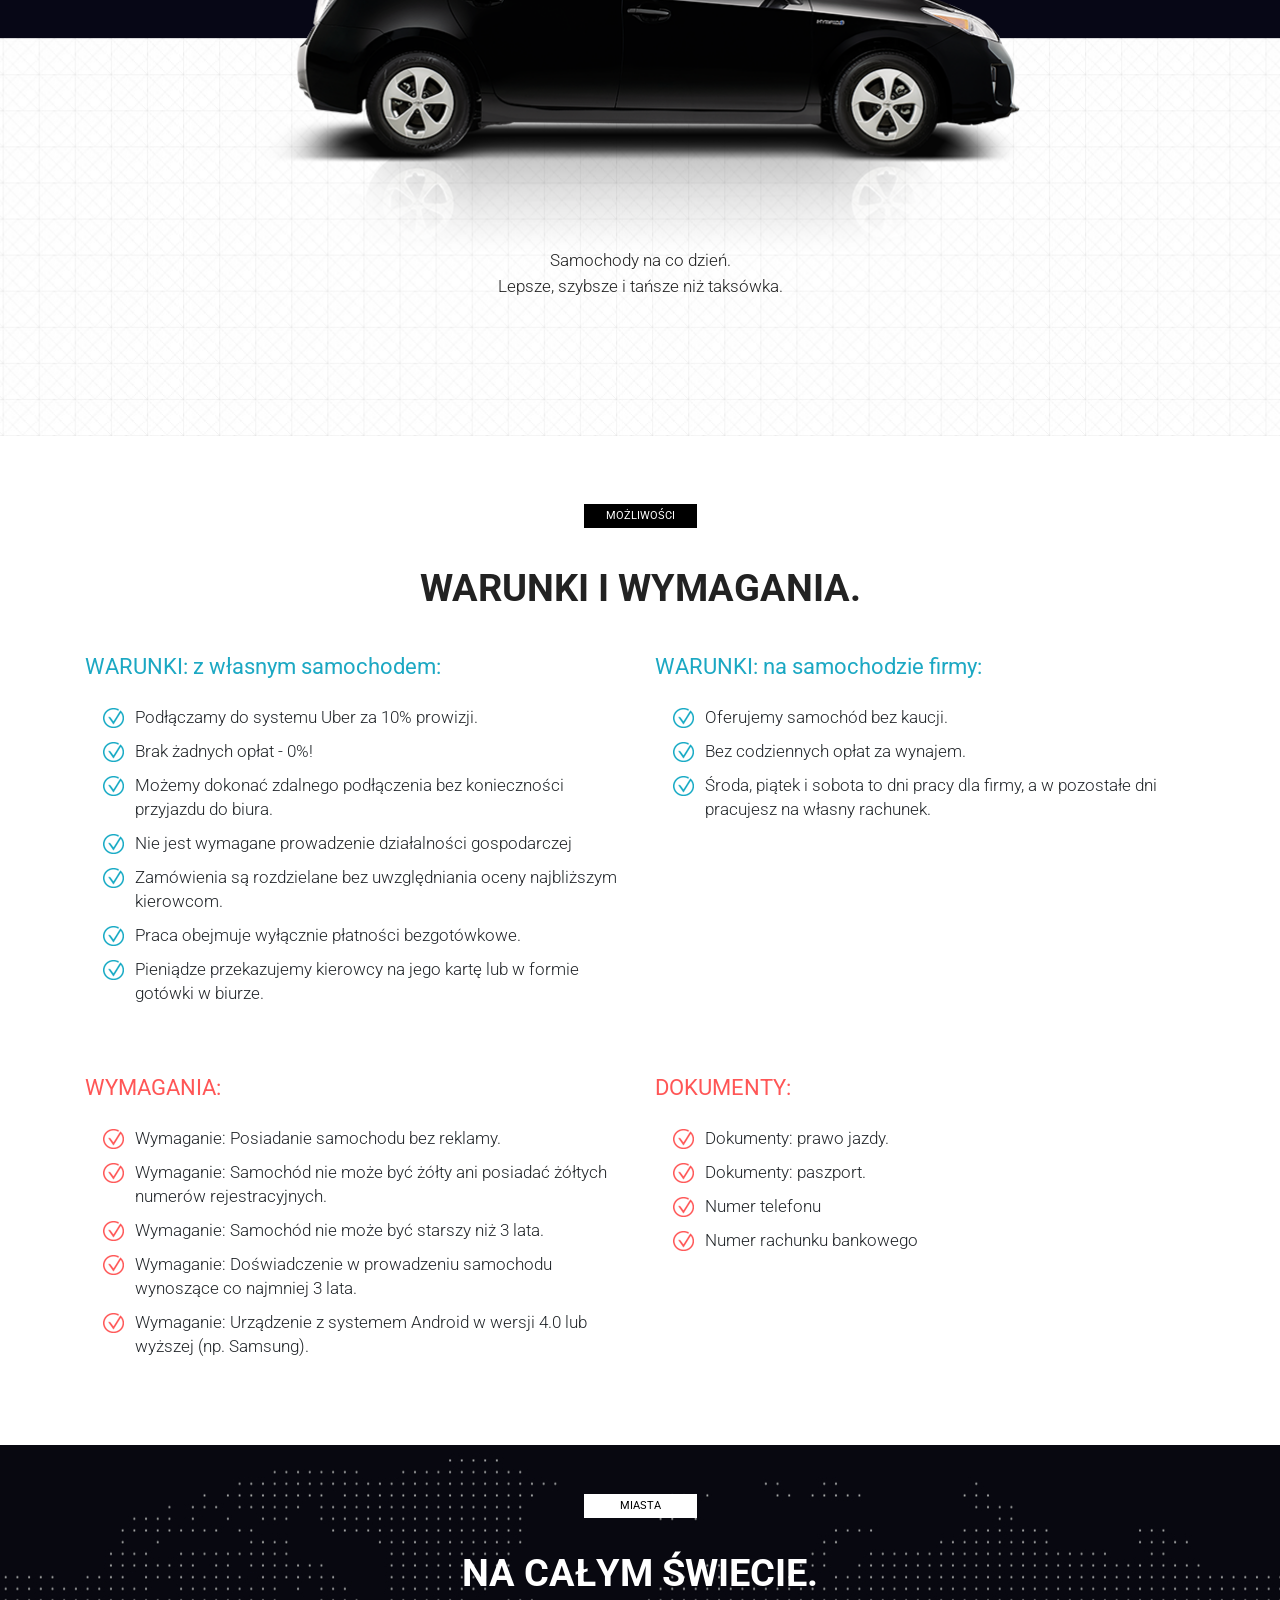
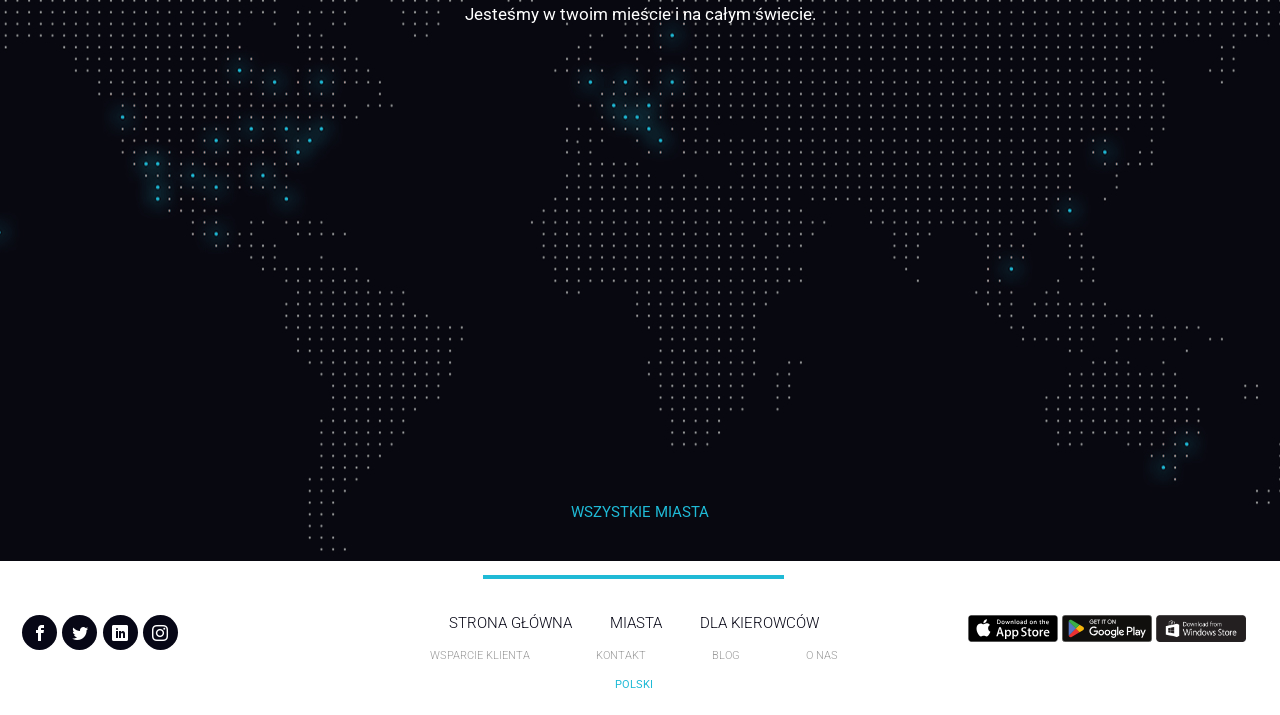
==== commit f68ba40d: "upd" ====
--- a/index.html
+++ b/index.html
@@ -20,22 +20,22 @@
             <div class="container">
                 <ul class="menu">
                     <li class="menu_item">
-                        <a href="#main" class="menu_link">Главная</a>
-                    </li>
-                    <li class="menu_item">
-                        <a href="#require" class="menu_link">Со своим автомобилем</a>
-                    </li>
-                    <li class="menu_item">
-                        <a href="#require" class="menu_link">На автомобиле компании</a>
-                    </li>
-                    <li class="menu_item">
-                        <a href="#require" class="menu_link">Требования</a>
-                    </li>
-                    <li class="menu_item">
-                        <a href="#contacts" class="menu_link">Контакты</a>
-                    </li>
-                    <li class="menu_item">
-                        <a href="#main" class="menu_link">Оставить заявку</a>
+                        <a href="#main" class="menu_link">Strona główna</a>
+                    </li>
+                    <li class="menu_item">
+                        <a href="#require" class="menu_link">Ze swoim samochodem</a>
+                    </li>
+                    <li class="menu_item">
+                        <a href="#require" class="menu_link">Na samochodzie firmy</a>
+                    </li>
+                    <li class="menu_item">
+                        <a href="#require" class="menu_link">Wymagania</a>
+                    </li>
+                    <li class="menu_item">
+                        <a href="#contacts" class="menu_link">Kontakty</a>
+                    </li>
+                    <li class="menu_item">
+                        <a href="#main" class="menu_link">Zostawić wniosek</a>
                     </li>
                 </ul>
             </div>
@@ -51,17 +51,17 @@
                 <div class="row">
                     <div class="col-6 col-md-4 offset-md-1">
                         <a href="#" class="subheader_logo"><img src="icons/mainLogo.png" alt=""></a>
-                        <div class="subheader_official">Официальный партнер Uber в Москве</div>
+                        <div class="subheader_official">Oficjalny partner Ubera</div>
                     </div>
     
                     <div class="xs_hidden col-md-3 offset-md-1">
-                        <div class="subheader_call">Звоните нам ежедневно</div>
-                        <a href="tel:+84957970988" class="subheader_phone">8 495 797 09 88</a>
+                        <div class="subheader_call">Dzwonić do nas codziennie</div>
+                        <a href="tel:+5555555555" class="subheader_phone">5 555 555 555</a>
                     </div>
     
                     <div class="col-6 col-md-3">
                         <a href="tel:+84957970988" class="xs_visible subheader_phone">8 495 797 09 88</a>
-                        <a href="tel:+84957970988" class="subheader_button"><button>Заказать звонок</button></a>
+                        <a href="tel:+84957970988" class="subheader_button"><button>Zamówić telefon</button></a>
                     </div> 
                 </div>
             </div>
@@ -72,14 +72,16 @@
         <div class="container">
             <div class="row">
                 <div class="col-md-12 col-lg-10 offset-lg-1">
-                    <h1 class="promo_header">КОМПАНИЯ UBER PARTNERS!</h1>
-                    <h2 class="promo_subheader">ПРИГЛАШАЕМ ВОДИТЕЛЕЙ! НА СВОЕМ АВТО!</h2>
+                    <h1 class="promo_header">
+                        FIRMA UBER PARTNERS!</h1>
+                    <h2 class="promo_subheader">ZAPRASZAMY KIEROWCÓW! NA WŁASNYM SAMOCHODZIE!</h2>
                     <div class="promo_descr">
-                        Компания UBER  динамически развивающаяся. Компания на рынке занимает лидирующее место среди таксомоторных компаний, Компания абсолютно прозрачная вы можете контролировать все процессы у себя в личном кабинете. Бонуcная система.Помимо выполненной работы по заказам, компания начисляет бонусы за пиковое время. 
+                        Firma UBER dynamicznie rozwijająca się. Firma zajmuje wiodącą pozycję na rynku wśród firm taksówkowych. Firma jest absolutnie transparentna, umożliwiając kontrolę wszystkich procesów w osobistym panelu. Oprócz wykonanej pracy z zamówieniami, firma przyznaje premie za godziny szczytu. 
                         <br><br>
-                        Мы одни из партнеров и зарекомендовали себя как одна из лучших команд в городе Москве.  Водители у нас зарабатывают от 80000- 120000 в месяц.
-                    </div>
-                    <button class="promo_btn">ОТПРАВИТЬ ЗАЯВКУ!</button>
+                        Jesteśmy jednym z partnerów i zyskaliśmy reputację jako jedna z najlepszych ekip w Moskwie. Nasi kierowcy zarabiają od 80 000 do 120 000 rubli miesięcznie.
+                    </div>
+                    <button class="promo_btn">
+                        Wysłać wniosek!</button>
                 </div>
             </div>
         </div>
@@ -87,8 +89,8 @@
 
     <section class="advantages">
         <div class="container">
-            <div class="label">преимущества</div>
-            <h2 class="title">8 причин начать работать с нами</h2>
+            <div class="label">przewagi</div>
+            <h2 class="title">8 powodów, aby rozpocząć pracę z nami:</h2>
 
             <div class="row">
                 <div class="col-md-6">
@@ -96,8 +98,10 @@
                         <div class="advantages_icon"><img src="icons/icon1.png" alt="" width="80"
                             height="66"></div>
                         <div class="advantages_card">
-                            <div class="advantages_subheader">Никаких наличных, оплата происходит автоматически</div>
-                            <div class="advantages_descr">Стоимость поездки оплачивается пассажиром с привязанной банковской карты, т.е. нет никаких рисков связанных с перевозкой наличности как для пассажира, так и для водителя, Вам не нужно искать мелкие деньги для размена.</div>
+                            <div class="advantages_subheader">
+                                Bezgotówkowość - płatności odbywają się automatycznie.</div>
+                            <div class="advantages_descr">
+                                Koszt podróży jest opłacany przez pasażera za pomocą karty bankowej, co oznacza, że nie ma żadnego ryzyka związanego z przewozem gotówki zarówno dla pasażera, jak i dla kierowcy. Nie musisz szukać drobnych pieniędzy do wydawania reszty.</div>
                         </div>
                     </div>
                 </div>
@@ -107,8 +111,9 @@
                         <div class="advantages_icon"><img src="icons/icon2.png" alt="" width="64"
                             height="69"></div>
                         <div class="advantages_card">
-                            <div class="advantages_subheader">Комиссия 8% + БОНУСЫ</div>
-                            <div class="advantages_descr">У нас минимальная комиссия и мы выплачиваем бонусы за каждую поездку, некоторые наши конкуренты оставляют бонусы себе. Мы работаем честно и с нами водители зарабатывают больше!</div>
+                            <div class="advantages_subheader">Prowizja wynosi 8% + bonusy.</div>
+                            <div class="advantages_descr">U nas mamy minimalną prowizję, a dodatkowo wypłacamy bonusy za każdą podróż. Niektórzy nasi konkurenci zatrzymują te bonusy dla siebie. Pracujemy uczciwie i dzięki temu nasi kierowcy zarabiają więcej!
+                            </div>
                         </div>
                     </div>
                 </div>
@@ -118,8 +123,9 @@
                         <div class="advantages_icon"><img src="icons/icon3.png" alt="" width="83"
                             height="53"></div>
                         <div class="advantages_card">
-                            <div class="advantages_subheader">Высокий доход с гарантированными выплатами</div>
-                            <div class="advantages_descr">Мы выплачиваем заработную плату на личную банковскую карту водителя! Вам не нужно оформлять ООО, ИП, платить налоги, подавать декларацию, оплачивать бухгалтерские услуги и ведение банковского счета.</div>
+                            <div class="advantages_subheader">
+                                Oferujemy wysoki dochód z gwarantowanymi wypłatami</div>
+                            <div class="advantages_descr">Wypłacamy wynagrodzenie bezpośrednio na indywidualną kartę bankową kierowcy! Nie musisz zakładać spółki z o.o., działalności gospodarczej, płacić podatków, składać deklaracji, opłacać usług księgowych i prowadzić konta bankowego.</div>
                         </div>
                     </div>
                 </div>
@@ -129,9 +135,8 @@
                         <div class="advantages_icon"><img src="icons/icon4.png" alt="" width="79"
                             height="73"></div>
                         <div class="advantages_card">
-                            <div class="advantages_subheader">Работа в удобное время, никаких графиков</div>
-                            <div class="advantages_descr">Вы просто нажимаете кнопку выйти на линию для начала работы, когда решите закончить, нажимаете выйти с линии. Вы можете подраба-
-                            тывать только утром, вечером, в выходные или праздничные дни! </div>
+                            <div class="advantages_subheader">Praca w dogodnych godzinach, bez żadnych grafików.</div>
+                            <div class="advantages_descr">Po prostu naciskasz przycisk "Rozpocznij pracę", gdy chcesz rozpocząć pracę, a następnie naciskasz przycisk "Zakończ pracę", gdy zdecydujesz się zakończyć. Możesz pracować tylko rano, wieczorem, w weekendy lub w dni wolne!</div>
                         </div>
                     </div>
                 </div>
@@ -141,8 +146,8 @@
                         <div class="advantages_icon"><img src="icons/icon5.png" alt="" width="54"
                             height="78"></div>
                         <div class="advantages_card">
-                            <div class="advantages_subheader">Комфортное, прозрачное и простое подключение</div>
-                            <div class="advantages_descr">Мы подключаем дистанционно и бесплатно, Вам нет необходимости приезжать к нам! Вы присылаете нам копии документов, мы регистрируем Вас и присылаем данные для подключения, через 1-2 дня Вы можете начинать работать!</div>
+                            <div class="advantages_subheader">Dołączenie jest wygodne, przejrzyste i proste.</div>
+                            <div class="advantages_descr">Dołączamy Cię zdalnie i bezpłatnie, nie musisz do nas przyjeżdżać! Wysyłasz nam kopie dokumentów, rejestrujemy Cię. W ciągu 1-2 dni możesz zacząć pracować!</div>
                         </div>
                     </div>
                 </div>
@@ -152,8 +157,9 @@
                         <div class="advantages_icon"><img src="icons/icon6.png" alt="" width="63"
                             height="67"></div>
                         <div class="advantages_card">
-                            <div class="advantages_subheader">Всегда большое количество заказов</div>
-                            <div class="advantages_descr">Приложение показывает, где на данный момент больше всего заказов и где действуют повышенные тарифы. У Вас не будет простоя и холостых пробегов. Наши пассажиры всегда приятные и абсолютно неконфликтные люди, которых приятно возить.</div>
+                            <div class="advantages_subheader">Zawsze dostępna jest duża liczba zamówień.</div>
+                            <div class="advantages_descr">
+                                Aplikacja pokazuje, gdzie aktualnie jest najwięcej zamówień i gdzie obowiązują wyższe taryfy. Nie będziesz miał żadnych przestojów ani niepotrzebnych przejazdów. Nasi pasażerowie są zawsze przyjemni i absolutnie niewkonfliktowi, co sprawia, że jest przyjemność ich wozić.</div>
                         </div>
                     </div>
                 </div>
@@ -163,8 +169,8 @@
                         <div class="advantages_icon"><img src="icons/icon7.png" alt="" width="85"
                             height="66"></div>
                         <div class="advantages_card">
-                            <div class="advantages_subheader">Круглосуточная поддержка</div>
-                            <div class="advantages_descr">В Uber действует круглосуточная поддержка водителей по электронной почте. Если что-то непонятно, Вы всегда можете задать вопрос через On-line консультацию.</div>
+                            <div class="advantages_subheader">Oferujemy całodobowe wsparcie.</div>
+                            <div class="advantages_descr">W Uberze działa całodobowe wsparcie dla kierowców poprzez pocztę elektroniczną. Jeśli masz jakiekolwiek pytania lub wątpliwości, zawsze możesz skorzystać z konsultacji online.</div>
                         </div>
                     </div>
                 </div>
@@ -174,8 +180,9 @@
                         <div class="advantages_icon"><img src="icons/icon8.png" alt="" width="73"
                             height="68"></div>
                         <div class="advantages_card">
-                            <div class="advantages_subheader">Без шашечек и наклеек</div>
-                            <div class="advantages_descr">Вам не нужно менять цвет, устанавливать «шашки» на автомобиль и обклеивать его наклейками.</div>
+                            <div class="advantages_subheader">Bez szachownic i naklejek.</div>
+                            <div class="advantages_descr">Nie musisz zmieniać koloru ani nakładać "szachownic" na swój samochód ani go obklejać naklejkami.
+                            </div>
                         </div>
                     </div>
                 </div>
@@ -184,44 +191,45 @@
     </section>
     <section class="mobile">
         <div class="container">
-            <div class="label">возможности</div>
-            <div class="title">мобильное приложение убер</div>
-            <div class="descr">Сделайте заказ, совершите поездку и оплатите ее стоимость, используя свой мобильный телефон</div>
+            <div class="label">możwliwości</div>
+            <div class="title">Aplikacja mobilna Ubera.</div>
+            <div class="descr">Złóż zamówienie, odbyj podróż i zapłać za nią korzystając ze swojego telefonu komórkowego.</div>
 
             <div class="row">
                 <div class="col-md-4">
                     <div class="mobile_card mobile_card_1">
-                        <div class="mobile_card_text">оформление заказа одним касанием</div>
+                        <div class="mobile_card_text">Złożenie zamówienia jednym dotknięciem.</div>
                         <div class="mobile_card_plus"></div>
                     </div>
                 </div>
                 <div class="col-md-4">
                     <div class="mobile_card mobile_card_2">
-                        <div class="mobile_card_text">надежная подача</div>
+                        <div class="mobile_card_text">Wiarygodne dostarczenie.</div>
                         <div class="mobile_card_plus"></div>
                     </div>
                 </div>
                 <div class="col-md-4">
                     <div class="mobile_card mobile_card_3">
-                        <div class="mobile_card_text">прозрачные цены</div>
+                        <div class="mobile_card_text">
+                            Przejrzyste ceny.</div>
                         <div class="mobile_card_plus"></div>
                     </div>
                 </div>
                 <div class="col-md-4">
                     <div class="mobile_card mobile_card_4">
-                        <div class="mobile_card_text">безналичная оплата</div>
+                        <div class="mobile_card_text">Płatność bezgotówkowa.</div>
                         <div class="mobile_card_plus"></div>
                     </div>
                 </div>
                 <div class="col-md-4">
                     <div class="mobile_card mobile_card_5">
-                        <div class="mobile_card_text">обратная связь</div>
+                        <div class="mobile_card_text">Informacja zwrotna.</div>
                         <div class="mobile_card_plus"></div>
                     </div>
                 </div>
                 <div class="col-md-4">
                     <div class="mobile_card mobile_card_6">
-                        <div class="mobile_card_text">разделить стоимость поездки</div>
+                        <div class="mobile_card_text">Podzielenie kosztu podróży.</div>
                         <div class="mobile_card_plus"></div>
                     </div>
                 </div>
@@ -231,71 +239,64 @@
 
     <section class="choice">
         <div class="container">
-            <div class="label">Возможности</div>
-            <div class="title xxs_visible">Выбор - отличная штука!</div>
-            <div class="descr xxs_visible">Закажите автомобиль, который подходит вам по стилю и бюджету</div>
+            <div class="label">Możliwości</div>
+            <div class="title xxs_visible">Wybór to wspaniała rzecz!</div>
+            <div class="descr xxs_visible">Zamów samochód, który pasuje do Twojego stylu i budżetu.</div>
             <div class="xs_img_visible"><img src="img/xs_choice_bg.png" alt=""></div>
-            <div class="choice_text">Машины на каждый день.<br>Лучше, быстрее и дешевле, чем такси</div>
+            <div class="choice_text">Samochody na co dzień.<br> Lepsze, szybsze i tańsze niż taksówka.</div>
         </div>
     </section>
 
     <section class="require" id="require">
         <div class="container">
-            <div class="label">Возможности</div>
-            <div class="title">условия и требования</div>
+            <div class="label">Możliwości</div>
+            <div class="title">Warunki i wymagania.</div>
 
             <div class="row">
                 <div class="col-md-6">
                     <div class="require_block">
-                        <div class="require_title">УСЛОВИЯ: со своим авто:</div>
+                        <div class="require_title">WARUNKI: z własnym samochodem:</div>
                         <ul class="require_list">
-                            <li>Подключаем к системе UBER  под 10%.</li>
-                            <li>Ни каких взносов  0%!</li>
-                            <li>Можем подключать удаленно без приезда в офис</li>
-                            <li>ИП не требуется</li>
-                            <li>Заказы распределяются без учета рейтинга ближай-<br>
-                                шим водителям</li>
-                            <li>Работа только по безналичному расчету</li>
-                            <li>Деньги перечисляем на карту водителю или наличны-<br>
-                                ми в офисе</li>
+                            <li>Podłączamy do systemu Uber za 10% prowizji.</li>
+                            <li>Brak żadnych opłat - 0%!</li>
+                            <li>Możemy dokonać zdalnego podłączenia bez konieczności przyjazdu do biura.</li>
+                            <li>Nie jest wymagane prowadzenie działalności gospodarczej</li>
+                            <li>Zamówienia są rozdzielane bez uwzględniania oceny najbliższym kierowcom.</li>
+                            <li>Praca obejmuje wyłącznie płatności bezgotówkowe.</li>
+                            <li>Pieniądze przekazujemy kierowcy na jego kartę lub w formie gotówki w biurze.</li>
                         </ul>
-                        <div class="require_descr">В день заработок составляет 7000-12000р + бонус 3000т рублей</div>
                     </div>
                 </div>
                 <div class="col-md-6">
                     <div class="require_block">
-                        <div class="require_title">УСЛОВИЯ: на авто компании:</div>
+                        <div class="require_title">WARUNKI: na samochodzie firmy:</div>
                         <ul class="require_list">
-                            <li>Предоставляем авто без залога</li>
-                            <li>Без ежедневных выплат по аренде</li>
-                            <li>Среда пятница и суббота работа на компанию осталь-
-                                ные дни вы работаете на себя</li>
+                            <li>Oferujemy samochód bez kaucji.</li>
+                            <li>Bez codziennych opłat za wynajem.</li>
+                            <li>Środa, piątek i sobota to dni pracy dla firmy, a w pozostałe dni pracujesz na własny rachunek.</li>
                         </ul>
                     </div>
                 </div>
                 <div class="col-md-6">
                     <div class="require_block warning">
-                        <div class="require_title">ТРЕБОВАНИЕ:</div>
+                        <div class="require_title">WYMAGANIA:</div>
                         <ul class="require_list">
-                            <li>Наличие автомобиля без рекламы</li>
-                            <li>Автомобиль не должен быть желтый и не с желтыми 
-                                номерами</li>
-                            <li>Машина не старше 3 лет</li>
-                            <li>Стаж вождения не менее 3 лет</li>
-                            <li>Девайс на системе андроид 4.0 и выше(самсунг)</li>
+                            <li>Wymaganie: Posiadanie samochodu bez reklamy.</li>
+                            <li>Wymaganie: Samochód nie może być żółty ani posiadać żółtych numerów rejestracyjnych.</li>
+                            <li>Wymaganie: Samochód nie może być starszy niż 3 lata.</li>
+                            <li>Wymaganie: Doświadczenie w prowadzeniu samochodu wynoszące co najmniej 3 lata.</li>
+                            <li>Wymaganie: Urządzenie z systemem Android w wersji 4.0 lub wyższej (np. Samsung).</li>
                         </ul>
                     </div>
                 </div>
                 <div class="col-md-6">
                     <div class="require_block warning">
-                        <div class="require_title">ДОКУМЕНТЫ:</div>
+                        <div class="require_title">DOKUMENTY:</div>
                         <ul class="require_list">
-                            <li>Права 2 стороны</li>
-                            <li>Паспорт лицевая сторона</li>
-                            <li>СтС</li>
-                            <li>Лицензия (если есть)</li>
-                            <li>Номер телефона</li>
-                            <li>Номер карты для перечисления денег(указать в письме)!</li>
+                            <li>Dokumenty: prawo jazdy.</li>
+                            <li>Dokumenty: paszport.</li>
+                            <li>Numer telefonu</li>
+                            <li>Numer rachunku bankowego</li>
                         </ul>
                     </div>
                 </div>
@@ -306,10 +307,10 @@
     <section class="world" id="world">
         <div class="world_block">
             <div class="container">
-                <div class="label">города</div>
-                <div class="title">По всему миру</div>
-                <div class="descr">Мы в вашем городе и по всему миру</div>
-                <div class="world_cities"><a href="#">посмотреть все города</a></div>
+                <div class="label">miasta</div>
+                <div class="title">Na całym świecie.</div>
+                <div class="descr">Jesteśmy w twoim mieście i na całym świecie.</div>
+                <div class="world_cities"><a href="#"> wszystkie miasta</a></div>
             </div>
         </div>
     </section>
@@ -329,18 +330,17 @@
                     <div class="footer_links">
                         <div class="footer_links_line"></div>
                         <div class="footer_links_main">
-                            <a href="#main">на главную</a>
-                            <a href="#world">города</a>
-                            <a href="#require">для водителей</a>
+                            <a href="#main">strona główna</a>
+                            <a href="#world">miasta</a>
+                            <a href="#require">dla kierowców</a>
                         </div>
                         <div class="footer_links_sublinks">
-                            <a href="#">центр поддержки</a>
-                            <a href="#">вакансии</a>
-                            <a href="#">разработчики</a>
-                            <a href="#">блог</a>
-                            <a href="#">о нас</a>
-                        </div>
-                        <div class="footer_links_language"><a href="#">русский</a>
+                            <a href="#">wsparcie klienta</a>
+                            <a href="#">kontakt</a>
+                            <a href="#">blog</a>
+                            <a href="#">o nas</a>
+                        </div>
+                        <div class="footer_links_language"><a href="#">polski</a>
                         </div>
                     </div>
                 </div>
--- a/css/style.min.css
+++ b/css/style.min.css
@@ -1 +1 @@
-*{font-family:Roboto}header{position:relative}nav{height:50px;background:#212121;position:fixed;top:0;width:100%;z-index:2}.hamburger{display:none}.menu{display:-webkit-box;display:-ms-flexbox;display:flex;-webkit-box-pack:justify;-ms-flex-pack:justify;justify-content:space-between;padding:13px 70px;margin:0;list-style-type:none}.menu_link{font-weight:300;font-size:15px;color:#fff}.menu_link:hover{color:#1eacc7;text-decoration:none}.menu_item{border-right:2px dotted #000;padding-right:25px}.menu_item:last-child{border-right:none}.subheader{position:absolute;width:100%;z-index:1;padding-top:20px;height:84px;background-color:rgba(0,0,0,.6);margin-top:50px}.subheader_logo{max-width:100%}.subheader_official{font-weight:100;font-size:13px;color:#fff}.subheader_call{font-weight:300;font-size:12px;text-align:right;color:#fff}.subheader_phone{display:block;font-weight:400;font-size:22px;text-align:right;color:#fff}.subheader_phone:hover{text-decoration:none;color:#fff}.subheader_button button{width:172px;height:46px;background:-webkit-gradient(linear, left bottom, left top, from(#1EACC7), to(#4CE2FF));background:linear-gradient(0deg, #1EACC7 0%, #4CE2FF 100%);-webkit-box-shadow:inset 0px -3px 0px rgba(0,0,0,.12);box-shadow:inset 0px -3px 0px rgba(0,0,0,.12);border-radius:4px;border:none;text-align:center;text-transform:uppercase;color:#fff;text-shadow:1px 1px 0px rgba(0,0,0,.21)}.promo{min-height:800px;background:url("../img/uber_bg.jpg") center center/cover no-repeat;background-size:cover}.promo_header{font-weight:900;font-size:60px;text-align:center;text-transform:uppercase;color:#fff;margin-top:180px;margin-bottom:0}.promo_subheader{font-weight:700;font-size:36px;text-align:center;text-transform:uppercase;color:#fff;margin-top:0}.promo_descr{margin-top:20px;font-weight:400;font-size:18px;text-align:center;color:#fff}.promo_btn{display:block;margin:118px auto 186px auto;font-weight:400;font-size:18px;text-align:center;text-transform:uppercase;color:#fff;text-shadow:1px 1px 0px rgba(0,0,0,.21);width:259px;height:63px;background:-webkit-gradient(linear, left bottom, left top, from(#1EACC7), to(#4CE2FF));background:linear-gradient(0deg, #1EACC7 0%, #4CE2FF 100%);-webkit-box-shadow:inset 0px -4px 0px rgba(0,0,0,.12);box-shadow:inset 0px -4px 0px rgba(0,0,0,.12);border-radius:4px;border:none}.promo_btn:hover{background-image:none;background-color:#1eacc7}.label{width:113px;height:24px;background-color:#000;margin:0 auto;display:-webkit-box;display:-ms-flexbox;display:flex;-webkit-box-align:center;-ms-flex-align:center;align-items:center;-webkit-box-pack:center;-ms-flex-pack:center;justify-content:center;font-weight:400;font-size:11px;text-align:center;text-transform:uppercase;color:#fff}.title{margin-top:32px;font-weight:700;font-size:38px;text-align:center;text-transform:uppercase;color:#222}.advantages{padding:71px 0 65px 0}.advantages_block{display:-webkit-box;display:-ms-flexbox;display:flex;-webkit-box-pack:center;-ms-flex-pack:center;justify-content:center;-webkit-box-align:center;-ms-flex-align:center;align-items:center;margin-top:35px}.advantages_block .advantages_icon{display:-webkit-box;display:-ms-flexbox;display:flex;-webkit-box-pack:center;-ms-flex-pack:center;justify-content:center;-webkit-box-align:center;-ms-flex-align:center;align-items:center;margin-right:26px;width:113px;height:113px;background-color:#1eacc7;border-radius:100%}.advantages_block .advantages_card{width:343px}.advantages_block .advantages_card .advantages_subheader{line-height:21px;color:#1eacc7;font-size:17px;font-weight:400}.advantages_block .advantages_card .advantages_descr{color:#202020;font-size:15px;font-weight:300;line-height:21px}.descr{font-weight:400;font-size:17px;text-align:center;color:#222}.mobile{min-height:860px;background:url("../img/mobile_app_bg.jpg") center center/cover no-repeat;padding-top:48px}.mobile .row{margin-top:30px}.mobile_card{position:relative;width:320px;height:280px;margin:0 auto 19px auto;padding:82px 0 34px 0}.mobile_card_text{font-weight:400;font-size:24px;text-align:center;text-transform:uppercase;color:#fff}.mobile_card_1{background-image:url("../img/mobile1.jpg")}.mobile_card_1 .mobile_card_text{padding-bottom:60px}.mobile_card_2{background-image:url("../img/mobile2.jpg")}.mobile_card_2 .mobile_card_text{padding-bottom:97px}.mobile_card_3{background-image:url("../img/mobile3.jpg")}.mobile_card_3 .mobile_card_text{padding-bottom:97px}.mobile_card_4{background-image:url("../img/mobile4.jpg")}.mobile_card_4 .mobile_card_text{padding-bottom:97px}.mobile_card_5{background-image:url("../img/mobile5.jpg")}.mobile_card_5 .mobile_card_text{padding-bottom:97px}.mobile_card_6{background-image:url("../img/mobile6.jpg")}.mobile_card_6 .mobile_card_text{padding-bottom:60px}.mobile_card_plus{display:-webkit-box;display:-ms-flexbox;display:flex;-webkit-box-pack:center;-ms-flex-pack:center;justify-content:center;-webkit-box-align:center;-ms-flex-align:center;align-items:center;position:absolute;bottom:35px;left:50%;-webkit-transform:translateX(-50%);transform:translateX(-50%);width:26px;height:26px;background:#000;margin:0 auto;border-radius:100%;padding:6px;cursor:pointer}.mobile_card_plus:before{content:"";color:#fff;display:block;width:14px;height:2px;background-color:#1eacc7;-webkit-transition:.5s all;transition:.5s all}.mobile_card_plus:after{content:"";color:#fff;display:block;width:2px;height:14px;background-color:#1eacc7;position:absolute;letf:50%;-webkit-transition:.5s all;transition:.5s all}.mobile_card_plus:hover::before,.mobile_card_plus:hover::after{background-color:red}.choice{position:relative;min-height:898px;background:url("../img/choice_bg.png") center center/cover no-repeat;padding-top:54px}.choice_text{position:absolute;bottom:137px;left:50%;-webkit-transform:translateX(-50%);transform:translateX(-50%);font-weight:300;font-size:17px;text-align:center;color:#222}.choice .label{background-color:#fff;color:#000}.choice .title{margin-top:27px;color:#fff}.choice .descr{color:#fff}.require{padding:68px 0 54px 0}.require_block{margin:33px 0}.require_title{font-weight:400;font-size:22px;color:#1ca8c3}.require_descr{font-weight:300;font-size:17px;color:#1ca8c3}.require_list{list-style:none;padding-left:50px;margin-top:22px}.require_list li{position:relative;font-weight:300;font-size:17px;line-height:24px;margin-bottom:10px}.require_list li:before{content:"";display:block;position:absolute;left:-32px;top:3px;width:21px;height:20px;background:url("../icons/check_blue.svg") center center/cover no-repeat}.require .warning .require_title{color:#ff5656}.require .warning .require_list li:before{background:url("../icons/check_red.png") center center/cover no-repeat}.world{position:relative;height:716px;background:#080810}.world_block{position:absolute;left:50%;-webkit-transform:translateX(-50%);transform:translateX(-50%);padding:49px 0 0 0;min-height:100%;max-width:1440px;width:100%;background:url("../img/world_bg.jpg") center center/cover no-repeat}.world_cities{width:194px;margin:0 auto;padding-top:450px;font-weight:400;font-size:15px;line-height:68px;text-transform:uppercase;color:#1fbad6}.world_cities a:link,.world_cities a:visited{text-decoration:none;color:#1fbad6}.world .label{background-color:#fff;color:#000}.world .title{margin-top:27px;color:#fff}.world .descr{color:#fff}.footer_block>div{width:33%}.footer_block>div:nth-child(2){display:-webkit-box;display:-ms-flexbox;display:flex;-webkit-box-pack:center;-ms-flex-pack:center;justify-content:center}.footer_block>div:nth-child(3){display:-webkit-box;display:-ms-flexbox;display:flex;-webkit-box-pack:end;-ms-flex-pack:end;justify-content:flex-end}.footer_block{min-height:154px;display:-webkit-box;display:-ms-flexbox;display:flex;padding:14px 22px}.footer_links{width:420px}.footer_links_line{margin:0 auto;width:301px;height:4px;background:#1fbad6}.footer_links_main{padding-top:33px;display:-webkit-box;display:-ms-flexbox;display:flex;-ms-flex-pack:distribute;justify-content:space-around}.footer_links_main a{text-decoration:none;font-weight:300;font-size:15px;text-transform:uppercase;color:#070716}.footer_links_sublinks{padding-top:13px;display:-webkit-box;display:-ms-flexbox;display:flex;-webkit-box-pack:justify;-ms-flex-pack:justify;justify-content:space-between}.footer_links_sublinks a{text-decoration:none;font-weight:300;font-size:11px;text-transform:uppercase;color:#999}.footer_links_language{padding-top:13px;display:-webkit-box;display:-ms-flexbox;display:flex;-webkit-box-pack:center;-ms-flex-pack:center;justify-content:center}.footer_links_language a{text-decoration:none;font-weight:400;font-size:11px;text-transform:uppercase;color:#1fbad6}.footer_apps{width:278px;padding-top:40px}.footer_apps a img{width:90px}.footer_social_media{width:156px;padding-top:40px;display:-webkit-box;display:-ms-flexbox;display:flex;-webkit-box-pack:justify;-ms-flex-pack:justify;justify-content:space-between}.footer_social_media a{display:-webkit-box;display:-ms-flexbox;display:flex;-webkit-box-pack:center;-ms-flex-pack:center;justify-content:center;-webkit-box-align:center;-ms-flex-align:center;align-items:center;text-decoration:none;background:#070716;width:35px;height:35px;border-radius:100%}.footer_social_media a span:before{color:#fff}.xs_visible{display:none}.xs_img_visible{display:none}.xxs_visible{display:block}@media(max-width: 1200px){.menu_item{padding-right:20px}.menu_link{font-size:13px}.promo_header{font-size:50px}.advantages_block{-webkit-box-align:start;-ms-flex-align:start;align-items:flex-start}.advantages .advantages_card{width:300px}.mobile_card{width:275px;height:273px}.mobile_card_text{font-size:21px}.require_title{font-size:20px}.require_list li{font-size:15px}.footer_links_sublinks a{font-size:10px}.footer_apps{width:263px}.footer_apps a img{width:84px}}@media(max-width: 991.98px){.menu_item{padding-right:8px}.menu_link{font-size:10px}.subheader_logo img{width:100%}.subheader_official{font-size:11px}.subheader_call{font-size:10px}.subheader_phone{font-size:19px}.subheader_button button{width:100%;height:40px;font-size:13px}.promo_header{font-size:40px}.promo_subheader{font-size:31px}.promo_descr{font-size:17px}.promo_btn{margin:78px auto 154px auto}.advantages_block{-webkit-box-orient:vertical;-webkit-box-direction:normal;-ms-flex-direction:column;flex-direction:column;-webkit-box-align:center;-ms-flex-align:center;align-items:center}.advantages .advantages_card{width:300px;margin-top:20px}.mobile{min-height:780px}.mobile_card{margin:0 auto 27px auto;width:211px;height:224px}.mobile_card_text{font-size:16px}.title{margin-top:28px;font-size:35px}.choice{min-height:800px}.choice_text{bottom:100px}.require{padding:47px 0 54px 0}.footer_apps{display:-webkit-box;display:-ms-flexbox;display:flex;-webkit-box-orient:vertical;-webkit-box-direction:normal;-ms-flex-direction:column;flex-direction:column;-webkit-box-pack:center;-ms-flex-pack:center;justify-content:center;-webkit-box-align:end;-ms-flex-align:end;align-items:flex-end;padding-top:0}.footer_apps a img{padding-top:5px;width:115px}.footer_links_sublinks a{font-size:9px}}@media(max-width: 767.98px){.menu{position:fixed;-webkit-box-orient:vertical;-webkit-box-direction:normal;-ms-flex-direction:column;flex-direction:column;-webkit-box-pack:center;-ms-flex-pack:center;justify-content:center;-webkit-box-align:center;-ms-flex-align:center;align-items:center;top:0;left:-100%;width:50%;height:100%;height:100vh;padding:20px 15px;background-color:rgba(0,0,0,.8);-webkit-transition:.6s all;transition:.6s all}.menu_active{left:0}.menu_item{border-right:0;border:none}.menu_link{font-size:20px}.hamburger{display:block;position:absolute;right:10px;top:50%;-webkit-transform:translateY(-50%);transform:translateY(-50%);width:26px;height:12px}.hamburger span{display:block;height:2px;width:100%;background:#fff;margin-bottom:2px;-webkit-transition:.5s all;transition:.5s all}.hamburger_active span{margin-bottom:-2px}.hamburger_active span:nth-child(1){-webkit-transform:translateY(3px) rotate(-45deg);transform:translateY(3px) rotate(-45deg)}.hamburger_active span:nth-child(2){display:none}.hamburger_active span:nth-child(3){-webkit-transform:translateY(3px) rotate(45deg);transform:translateY(3px) rotate(45deg)}.xs_hidden{display:none}.xs_visible{display:block}.subheader_phone{display:block;margin-top:-7px;font-weight:400;font-size:16px;text-transform:uppercase;color:#fff;text-align:center}.subheader_button{text-decoration:none}.subheader_button button{display:block;width:150px;height:30px;margin:2px auto 0 auto}.promo_header{line-height:42px}.promo_subheader{line-height:35px;margin-top:10px}.title{margin-top:22px;font-size:24px}.mobile_card{margin:0 auto 30px auto;width:290px;height:254px;padding-left:30px;padding-right:30px}.mobile_card_text{font-size:18px;line-height:31px}.choice{min-height:660px;background:#070716}.choice .xs_img_visible{display:block;margin:30px 0 0 0}.choice .xs_img_visible img{display:block;width:83%;margin:0 auto}.choice_text{color:#fff;bottom:60px}.require_block{margin:8px 0}.world{height:550px}.world_block{padding-top:35px;height:100%}.world_cities{padding-top:305px}.footer_block{-webkit-box-orient:vertical;-webkit-box-direction:normal;-ms-flex-direction:column;flex-direction:column;-webkit-box-align:center;-ms-flex-align:center;align-items:center;-webkit-box-pack:center;-ms-flex-pack:center;justify-content:center}.footer_block>div{width:100%}.footer_block>div:nth-child(1){-webkit-box-ordinal-group:3;-ms-flex-order:2;order:2;display:-webkit-box;display:-ms-flexbox;display:flex;-webkit-box-pack:center;-ms-flex-pack:center;justify-content:center;width:470px}.footer_block>div:nth-child(2){-webkit-box-ordinal-group:2;-ms-flex-order:1;order:1}.footer_block>div:nth-child(3){-webkit-box-ordinal-group:4;-ms-flex-order:3;order:3;-webkit-box-pack:center;-ms-flex-pack:center;justify-content:center}.footer_social_media{padding-top:20px;width:40%}.footer_apps{display:-webkit-box;display:-ms-flexbox;display:flex;-webkit-box-orient:horizontal;-webkit-box-direction:normal;-ms-flex-direction:row;flex-direction:row;-webkit-box-pack:justify;-ms-flex-pack:justify;justify-content:space-between;width:300px;padding-top:20px}.footer_apps a img{width:90px}}@media(max-width: 575.98px){nav{height:30px}.subheader{margin-top:25px;padding-top:12px;height:64px}.subheader_official{display:none}.subheader_logo img{display:block;margin:15px auto 0 auto}.subheader_phone{margin-top:1px;font-weight:400;font-size:12px;text-transform:uppercase;color:#fff}.subheader_button{text-decoration:none}.subheader_button button{display:block;width:110px;height:22px;font-weight:400;font-size:10px;text-transform:uppercase;color:#fff;margin-top:3px}.promo{min-height:400px;padding:53px 0 35px 0}.promo_header{font-size:30px;line-height:35px;padding:0 24px;margin-top:120px}.promo_descr{display:none}.promo_subheader{font-weight:700;font-size:20px;margin-top:33px;line-height:25px}.promo_btn{width:210px;height:50px;margin:73px auto 0 auto}.menu{width:85%;height:100%}.menu_item{width:100%;text-align:center}.menu_link{display:block}.title{font-weight:700;font-size:15px;margin:0;padding:16px 0 0 0}.advantages{padding:22px 0 36px 0}.advantages_block{margin:0;padding:23px 15px 0 15px}.advantages_block .advantages_icon{margin:0;width:100px;height:100px}.advantages_block .advantages_subheader{font-size:16px;line-height:21px}.advantages_block .advantages_descr{font-size:15px;line-height:23px}.mobile{padding-top:26px}.choice{padding-top:26px;min-height:390px}.choice .xxs_visible{display:none}.choice .xs_img_visible img{width:100%;margin:30px auto}.choice_text{width:100%;padding:0 20px;margin-top:20px;font-weight:300;font-size:17px;line-height:24px;bottom:23px}.require{padding:26px 0 30px 0}.require_block{margin:15px 0}.require_title{font-weight:400;font-size:16px;line-height:24px}.require_list{margin-top:5px;padding-left:30px}.require_list li{margin-bottom:5px;font-size:14px;line-height:16px}.require_descr{font-size:14px;line-height:16px}.world{height:321px}.world_block{height:140%}.world_cities{padding-top:255px}.world .label{width:75px;height:22px}.world .title{margin-top:0;font-size:16px;line-height:16px}.world .descr{font-size:14px;line-height:21px;padding-top:11px}}/*# sourceMappingURL=style.min.css.map */+*{font-family:Roboto}header{position:relative}nav{height:50px;background:#212121;position:fixed;top:0;width:100%;z-index:2}.hamburger{display:none}.menu{display:-webkit-box;display:-ms-flexbox;display:flex;-webkit-box-pack:justify;-ms-flex-pack:justify;justify-content:space-between;padding:13px 70px;margin:0;list-style-type:none}.menu_link{font-weight:300;font-size:15px;color:#fff}.menu_link:hover{color:#1eacc7;text-decoration:none}.menu_item{border-right:2px dotted #000;padding-right:25px}.menu_item:last-child{border-right:none}.subheader{position:absolute;width:100%;z-index:1;padding-top:20px;height:84px;background-color:rgba(0,0,0,.6);margin-top:50px}.subheader_logo{max-width:100%}.subheader_official{font-weight:100;font-size:13px;color:#fff}.subheader_call{font-weight:300;font-size:12px;text-align:right;color:#fff}.subheader_phone{display:block;font-weight:400;font-size:22px;text-align:right;color:#fff}.subheader_phone:hover{text-decoration:none;color:#fff}.subheader_button button{width:172px;height:46px;background:-webkit-gradient(linear, left bottom, left top, from(#1EACC7), to(#4CE2FF));background:linear-gradient(0deg, #1EACC7 0%, #4CE2FF 100%);-webkit-box-shadow:inset 0px -3px 0px rgba(0,0,0,.12);box-shadow:inset 0px -3px 0px rgba(0,0,0,.12);border-radius:4px;border:none;text-align:center;text-transform:uppercase;color:#fff;text-shadow:1px 1px 0px rgba(0,0,0,.21)}.promo{min-height:800px;background:url("../img/uber_bg.jpg") center center/cover no-repeat;background-size:cover}.promo_header{font-weight:900;font-size:60px;text-align:center;text-transform:uppercase;color:#fff;margin-top:180px;margin-bottom:0}.promo_subheader{font-weight:700;font-size:36px;text-align:center;text-transform:uppercase;color:#fff;margin-top:0}.promo_descr{margin-top:20px;font-weight:400;font-size:18px;text-align:center;color:#fff}.promo_btn{display:block;margin:118px auto 186px auto;font-weight:400;font-size:18px;text-align:center;text-transform:uppercase;color:#fff;text-shadow:1px 1px 0px rgba(0,0,0,.21);width:259px;height:63px;background:-webkit-gradient(linear, left bottom, left top, from(#1EACC7), to(#4CE2FF));background:linear-gradient(0deg, #1EACC7 0%, #4CE2FF 100%);-webkit-box-shadow:inset 0px -4px 0px rgba(0,0,0,.12);box-shadow:inset 0px -4px 0px rgba(0,0,0,.12);border-radius:4px;border:none}.promo_btn:hover{background-image:none;background-color:#1eacc7}.label{width:113px;height:24px;background-color:#000;margin:0 auto;display:-webkit-box;display:-ms-flexbox;display:flex;-webkit-box-align:center;-ms-flex-align:center;align-items:center;-webkit-box-pack:center;-ms-flex-pack:center;justify-content:center;font-weight:400;font-size:11px;text-align:center;text-transform:uppercase;color:#fff}.title{margin-top:32px;font-weight:700;font-size:38px;text-align:center;text-transform:uppercase;color:#222}.advantages{padding:71px 0 65px 0}.advantages_block{display:-webkit-box;display:-ms-flexbox;display:flex;-webkit-box-pack:center;-ms-flex-pack:center;justify-content:center;-webkit-box-align:center;-ms-flex-align:center;align-items:center;margin-top:35px}.advantages_block .advantages_icon{display:-webkit-box;display:-ms-flexbox;display:flex;-webkit-box-pack:center;-ms-flex-pack:center;justify-content:center;-webkit-box-align:center;-ms-flex-align:center;align-items:center;margin-right:26px;width:113px;height:113px;background-color:#1eacc7;border-radius:100%}.advantages_block .advantages_card{width:343px}.advantages_block .advantages_card .advantages_subheader{line-height:21px;color:#1eacc7;font-size:17px;font-weight:400}.advantages_block .advantages_card .advantages_descr{color:#202020;font-size:15px;font-weight:300;line-height:21px}.descr{font-weight:400;font-size:17px;text-align:center;color:#222}.mobile{min-height:860px;background:url("../img/mobile_app_bg.jpg") center center/cover no-repeat;padding-top:48px}.mobile .row{margin-top:30px}.mobile_card{position:relative;width:320px;height:280px;margin:0 auto 19px auto;padding:82px 0 34px 0}.mobile_card_text{font-weight:400;font-size:24px;text-align:center;text-transform:uppercase;color:#fff}.mobile_card_1{background-image:url("../img/mobile1.jpg")}.mobile_card_1 .mobile_card_text{padding-bottom:60px}.mobile_card_2{background-image:url("../img/mobile2.jpg")}.mobile_card_2 .mobile_card_text{padding-bottom:97px}.mobile_card_3{background-image:url("../img/mobile3.jpg")}.mobile_card_3 .mobile_card_text{padding-bottom:97px}.mobile_card_4{background-image:url("../img/mobile4.jpg")}.mobile_card_4 .mobile_card_text{padding-bottom:97px}.mobile_card_5{background-image:url("../img/mobile5.jpg")}.mobile_card_5 .mobile_card_text{padding-bottom:97px}.mobile_card_6{background-image:url("../img/mobile6.jpg")}.mobile_card_6 .mobile_card_text{padding-bottom:60px}.mobile_card_plus{display:-webkit-box;display:-ms-flexbox;display:flex;-webkit-box-pack:center;-ms-flex-pack:center;justify-content:center;-webkit-box-align:center;-ms-flex-align:center;align-items:center;position:absolute;bottom:35px;left:50%;-webkit-transform:translateX(-50%);transform:translateX(-50%);width:26px;height:26px;background:#000;margin:0 auto;border-radius:100%;padding:6px;cursor:pointer}.mobile_card_plus:before{content:"";color:#fff;display:block;width:14px;height:2px;background-color:#1eacc7;-webkit-transition:.5s all;transition:.5s all}.mobile_card_plus:after{content:"";color:#fff;display:block;width:2px;height:14px;background-color:#1eacc7;position:absolute;letf:50%;-webkit-transition:.5s all;transition:.5s all}.mobile_card_plus:hover::before,.mobile_card_plus:hover::after{background-color:red}.choice{position:relative;min-height:898px;background:url("../img/choice_bg.png") center center/cover no-repeat;padding-top:54px}.choice_text{position:absolute;bottom:137px;left:50%;-webkit-transform:translateX(-50%);transform:translateX(-50%);font-weight:300;font-size:17px;text-align:center;color:#222}.choice .label{background-color:#fff;color:#000}.choice .title{margin-top:27px;color:#fff}.choice .descr{color:#fff}.require{padding:68px 0 54px 0}.require_block{margin:33px 0}.require_title{font-weight:400;font-size:22px;color:#1ca8c3}.require_list{list-style:none;padding-left:50px;margin-top:22px}.require_list li{position:relative;font-weight:300;font-size:17px;line-height:24px;margin-bottom:10px}.require_list li:before{content:"";display:block;position:absolute;left:-32px;top:3px;width:21px;height:20px;background:url("../icons/check_blue.svg") center center/cover no-repeat}.require .warning .require_title{color:#ff5656}.require .warning .require_list li:before{background:url("../icons/check_red.png") center center/cover no-repeat}.world{position:relative;height:716px;background:#080810}.world_block{position:absolute;left:50%;-webkit-transform:translateX(-50%);transform:translateX(-50%);padding:49px 0 0 0;min-height:100%;max-width:1440px;width:100%;background:url("../img/world_bg.jpg") center center/cover no-repeat}.world_cities{width:194px;margin:0 auto;padding-top:450px;font-weight:400;font-size:15px;line-height:68px;text-transform:uppercase;color:#1fbad6}.world_cities a{display:inline-block;width:100%;text-align:center}.world_cities a:link,.world_cities a:visited{text-decoration:none;color:#1fbad6}.world .label{background-color:#fff;color:#000}.world .title{margin-top:27px;color:#fff}.world .descr{color:#fff}.footer_block>div{width:33%}.footer_block>div:nth-child(2){display:-webkit-box;display:-ms-flexbox;display:flex;-webkit-box-pack:center;-ms-flex-pack:center;justify-content:center}.footer_block>div:nth-child(3){display:-webkit-box;display:-ms-flexbox;display:flex;-webkit-box-pack:end;-ms-flex-pack:end;justify-content:flex-end}.footer_block{min-height:154px;display:-webkit-box;display:-ms-flexbox;display:flex;padding:14px 22px}.footer_links{width:420px}.footer_links_line{margin:0 auto;width:301px;height:4px;background:#1fbad6}.footer_links_main{padding-top:33px;display:-webkit-box;display:-ms-flexbox;display:flex;-ms-flex-pack:distribute;justify-content:space-around}.footer_links_main a{text-decoration:none;font-weight:300;font-size:15px;text-transform:uppercase;color:#070716}.footer_links_sublinks{padding-top:13px;display:-webkit-box;display:-ms-flexbox;display:flex;-webkit-box-pack:justify;-ms-flex-pack:justify;justify-content:space-between}.footer_links_sublinks a{text-decoration:none;font-weight:300;font-size:11px;text-transform:uppercase;color:#999}.footer_links_language{padding-top:13px;display:-webkit-box;display:-ms-flexbox;display:flex;-webkit-box-pack:center;-ms-flex-pack:center;justify-content:center}.footer_links_language a{text-decoration:none;font-weight:400;font-size:11px;text-transform:uppercase;color:#1fbad6}.footer_apps{width:278px;padding-top:40px}.footer_apps a img{width:90px}.footer_social_media{width:156px;padding-top:40px;display:-webkit-box;display:-ms-flexbox;display:flex;-webkit-box-pack:justify;-ms-flex-pack:justify;justify-content:space-between}.footer_social_media a{display:-webkit-box;display:-ms-flexbox;display:flex;-webkit-box-pack:center;-ms-flex-pack:center;justify-content:center;-webkit-box-align:center;-ms-flex-align:center;align-items:center;text-decoration:none;background:#070716;width:35px;height:35px;border-radius:100%}.footer_social_media a span:before{color:#fff}.xs_visible{display:none}.xs_img_visible{display:none}.xxs_visible{display:block}@media(max-width: 1200px){.menu_item{padding-right:20px}.menu_link{font-size:13px}.promo_header{font-size:50px}.advantages_block{-webkit-box-align:start;-ms-flex-align:start;align-items:flex-start}.advantages .advantages_card{width:300px}.mobile_card{width:275px;height:273px}.mobile_card_text{font-size:21px}.require_title{font-size:20px}.require_list li{font-size:15px}.footer_links_sublinks a{font-size:10px}.footer_apps{width:263px}.footer_apps a img{width:84px}}@media(max-width: 991.98px){.menu_item{padding-right:8px}.menu_link{font-size:10px}.subheader_logo img{width:100%}.subheader_official{font-size:11px}.subheader_call{font-size:10px}.subheader_phone{font-size:19px}.subheader_button button{width:100%;height:40px;font-size:13px}.promo_header{font-size:40px}.promo_subheader{font-size:31px}.promo_descr{font-size:17px}.promo_btn{margin:78px auto 154px auto}.advantages_block{-webkit-box-orient:vertical;-webkit-box-direction:normal;-ms-flex-direction:column;flex-direction:column;-webkit-box-align:center;-ms-flex-align:center;align-items:center}.advantages .advantages_card{width:300px;margin-top:20px}.mobile{min-height:780px}.mobile_card{margin:0 auto 27px auto;width:211px;height:224px}.mobile_card_text{font-size:16px}.title{margin-top:28px;font-size:35px}.choice{min-height:800px}.choice_text{bottom:100px}.require{padding:47px 0 54px 0}.footer_apps{display:-webkit-box;display:-ms-flexbox;display:flex;-webkit-box-orient:vertical;-webkit-box-direction:normal;-ms-flex-direction:column;flex-direction:column;-webkit-box-pack:center;-ms-flex-pack:center;justify-content:center;-webkit-box-align:end;-ms-flex-align:end;align-items:flex-end;padding-top:0}.footer_apps a img{padding-top:5px;width:115px}.footer_links_sublinks a{font-size:9px}}@media(max-width: 767.98px){.menu{position:fixed;-webkit-box-orient:vertical;-webkit-box-direction:normal;-ms-flex-direction:column;flex-direction:column;-webkit-box-pack:center;-ms-flex-pack:center;justify-content:center;-webkit-box-align:center;-ms-flex-align:center;align-items:center;top:0;left:-100%;width:50%;height:100%;height:100vh;padding:20px 15px;background-color:rgba(0,0,0,.8);-webkit-transition:.6s all;transition:.6s all}.menu_active{left:0}.menu_item{border-right:0;border:none}.menu_link{font-size:20px}.hamburger{display:block;position:absolute;right:10px;top:50%;-webkit-transform:translateY(-50%);transform:translateY(-50%);width:26px;height:12px}.hamburger span{display:block;height:2px;width:100%;background:#fff;margin-bottom:2px;-webkit-transition:.5s all;transition:.5s all}.hamburger_active span{margin-bottom:-2px}.hamburger_active span:nth-child(1){-webkit-transform:translateY(3px) rotate(-45deg);transform:translateY(3px) rotate(-45deg)}.hamburger_active span:nth-child(2){display:none}.hamburger_active span:nth-child(3){-webkit-transform:translateY(3px) rotate(45deg);transform:translateY(3px) rotate(45deg)}.xs_hidden{display:none}.xs_visible{display:block}.subheader_phone{display:block;margin-top:-7px;font-weight:400;font-size:16px;text-transform:uppercase;color:#fff;text-align:center}.subheader_button{text-decoration:none}.subheader_button button{display:block;width:150px;height:30px;margin:2px auto 0 auto}.promo_header{line-height:42px}.promo_subheader{line-height:35px;margin-top:10px}.title{margin-top:22px;font-size:24px}.mobile_card{margin:0 auto 30px auto;width:290px;height:254px;padding-left:30px;padding-right:30px}.mobile_card_text{font-size:18px;line-height:31px}.choice{min-height:660px;background:#070716}.choice .xs_img_visible{display:block;margin:30px 0 0 0}.choice .xs_img_visible img{display:block;width:83%;margin:0 auto}.choice_text{color:#fff;bottom:60px}.require_block{margin:8px 0}.world{height:550px}.world_block{padding-top:35px;height:100%}.world_cities{padding-top:305px}.footer_block{-webkit-box-orient:vertical;-webkit-box-direction:normal;-ms-flex-direction:column;flex-direction:column;-webkit-box-align:center;-ms-flex-align:center;align-items:center;-webkit-box-pack:center;-ms-flex-pack:center;justify-content:center}.footer_block>div{width:100%}.footer_block>div:nth-child(1){-webkit-box-ordinal-group:3;-ms-flex-order:2;order:2;display:-webkit-box;display:-ms-flexbox;display:flex;-webkit-box-pack:center;-ms-flex-pack:center;justify-content:center;width:470px}.footer_block>div:nth-child(2){-webkit-box-ordinal-group:2;-ms-flex-order:1;order:1}.footer_block>div:nth-child(3){-webkit-box-ordinal-group:4;-ms-flex-order:3;order:3;-webkit-box-pack:center;-ms-flex-pack:center;justify-content:center}.footer_social_media{padding-top:20px;width:40%}.footer_apps{display:-webkit-box;display:-ms-flexbox;display:flex;-webkit-box-orient:horizontal;-webkit-box-direction:normal;-ms-flex-direction:row;flex-direction:row;-webkit-box-pack:justify;-ms-flex-pack:justify;justify-content:space-between;width:300px;padding-top:20px}.footer_apps a img{width:90px}}@media(max-width: 575.98px){nav{height:30px}.subheader{margin-top:25px;padding-top:12px;height:64px}.subheader_official{display:none}.subheader_logo img{display:block;margin:15px auto 0 auto}.subheader_phone{margin-top:1px;font-weight:400;font-size:12px;text-transform:uppercase;color:#fff}.subheader_button{text-decoration:none}.subheader_button button{display:block;width:110px;height:22px;font-weight:400;font-size:10px;text-transform:uppercase;color:#fff;margin-top:3px}.promo{min-height:400px;padding:53px 0 35px 0}.promo_header{font-size:30px;line-height:35px;padding:0 24px;margin-top:120px}.promo_descr{display:none}.promo_subheader{font-weight:700;font-size:20px;margin-top:33px;line-height:25px}.promo_btn{width:210px;height:50px;margin:73px auto 0 auto}.menu{width:85%;height:100%}.menu_item{width:100%;text-align:center}.menu_link{display:block}.title{font-weight:700;font-size:15px;margin:0;padding:16px 0 0 0}.advantages{padding:22px 0 36px 0}.advantages_block{margin:0;padding:23px 15px 0 15px}.advantages_block .advantages_icon{margin:0;width:100px;height:100px}.advantages_block .advantages_subheader{font-size:16px;line-height:21px}.advantages_block .advantages_descr{font-size:15px;line-height:23px}.mobile{padding-top:26px}.choice{padding-top:26px;min-height:390px}.choice .xxs_visible{display:none}.choice .xs_img_visible img{width:100%;margin:30px auto}.choice_text{width:100%;padding:0 20px;margin-top:20px;font-weight:300;font-size:17px;line-height:24px;bottom:23px}.require{padding:26px 0 30px 0}.require_block{margin:15px 0}.require_title{font-weight:400;font-size:16px;line-height:24px}.require_list{margin-top:5px;padding-left:30px}.require_list li{margin-bottom:5px;font-size:14px;line-height:16px}.require_descr{font-size:14px;line-height:16px}.world{height:321px}.world_block{height:140%}.world_cities{padding-top:255px}.world .label{width:75px;height:22px}.world .title{margin-top:0;font-size:16px;line-height:16px}.world .descr{font-size:14px;line-height:21px;padding-top:11px}}/*# sourceMappingURL=style.min.css.map */
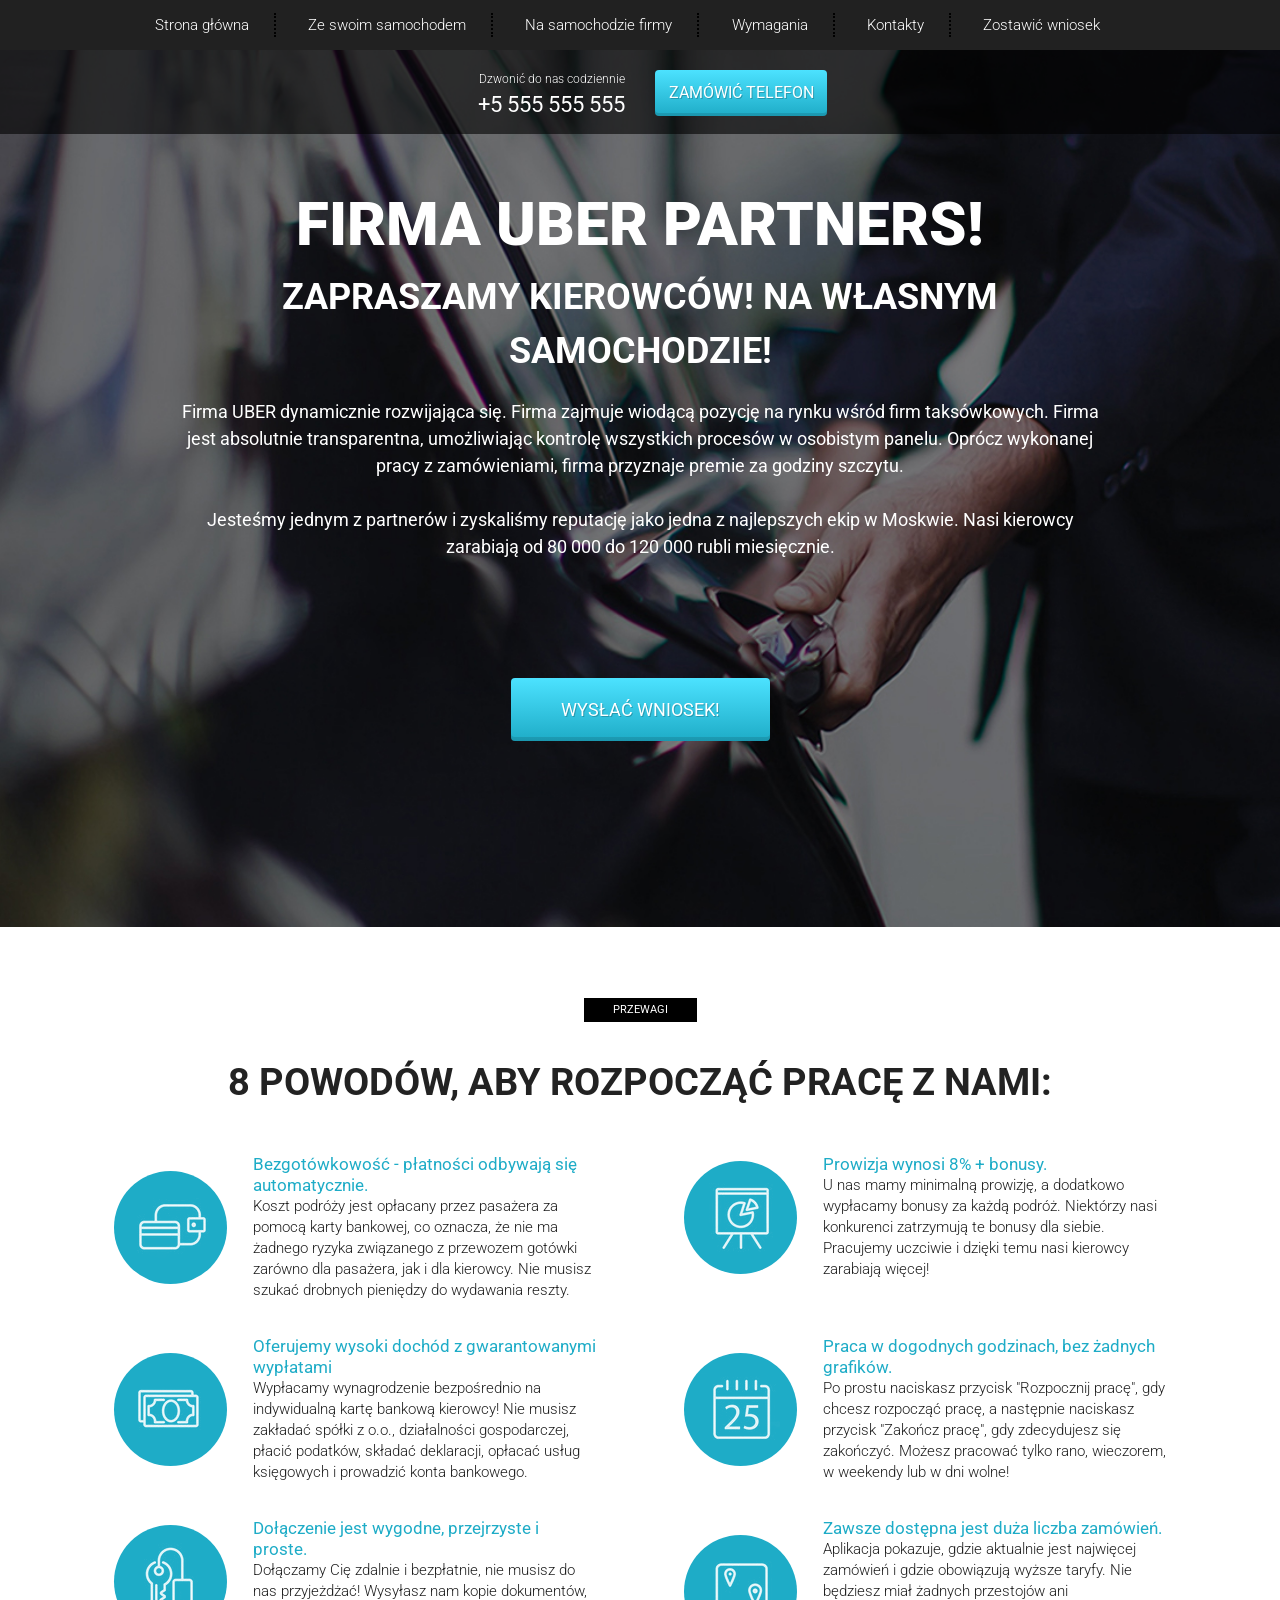
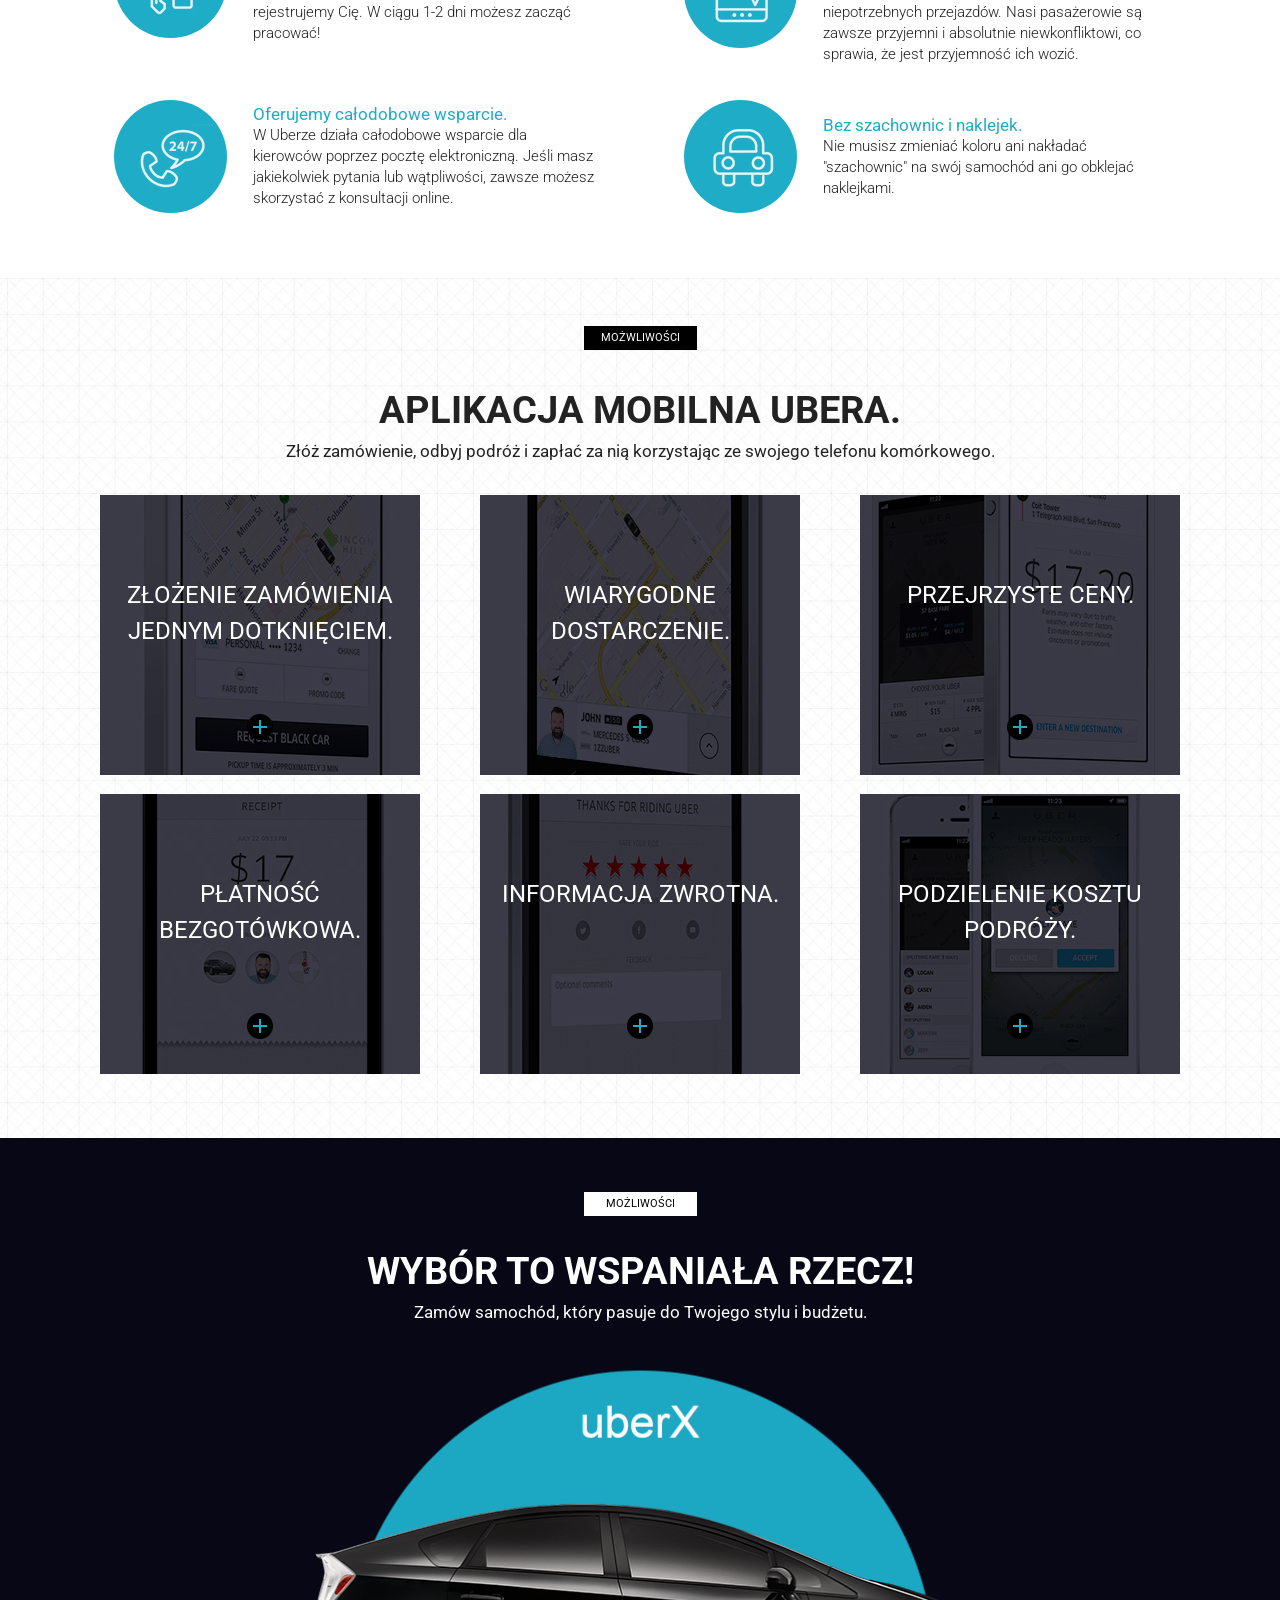
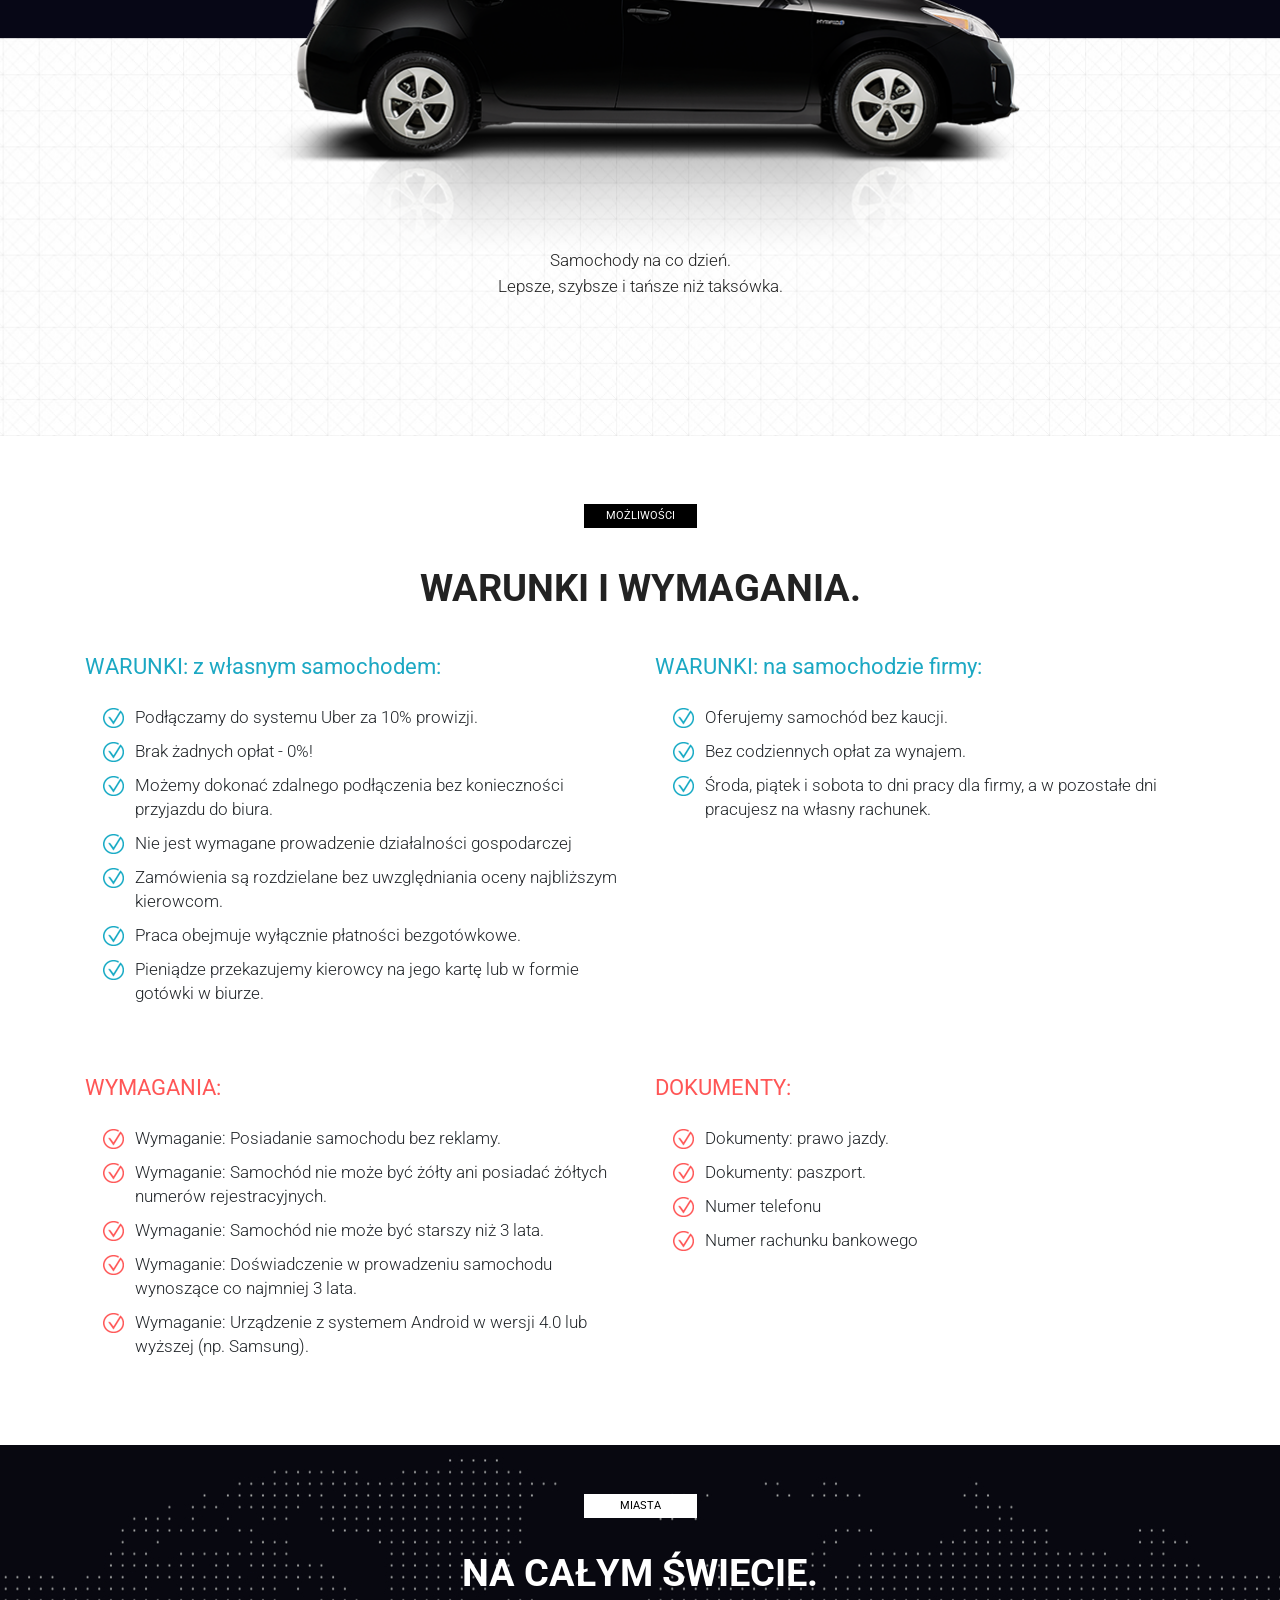
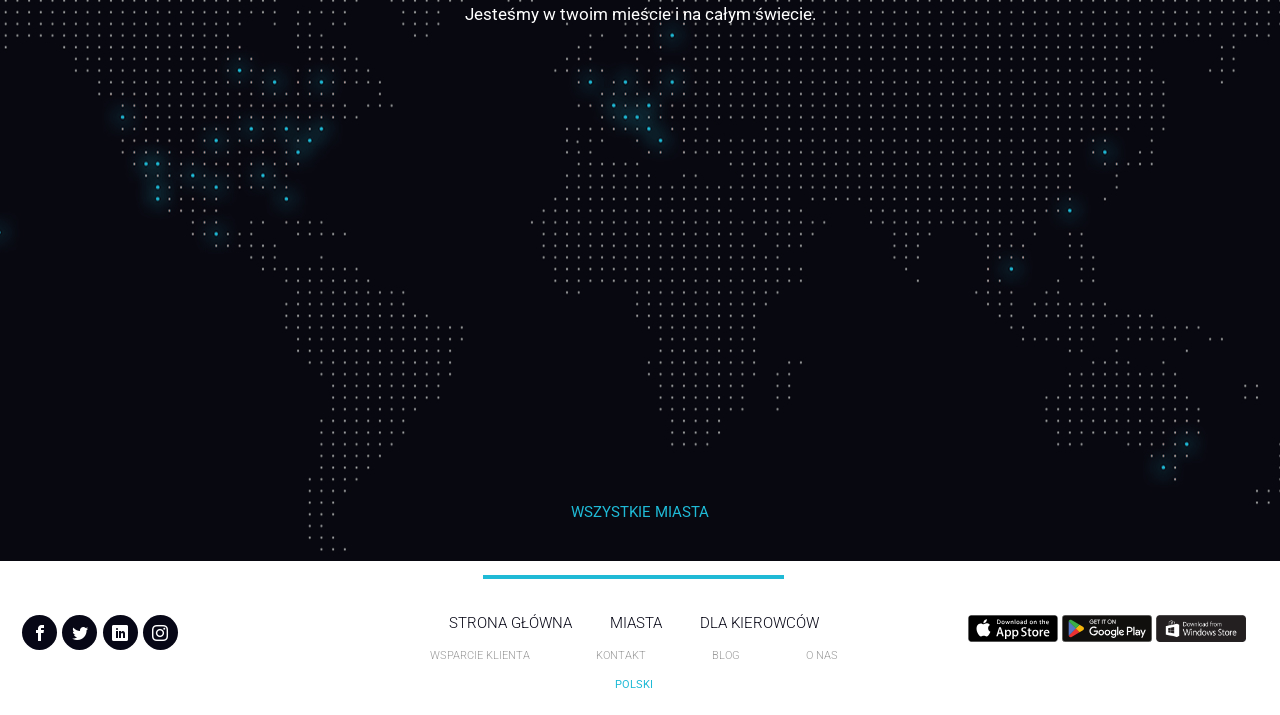
==== commit e4e215b8: "upd" ====
--- a/index.html
+++ b/index.html
@@ -48,20 +48,15 @@
 
         <div class="subheader">
             <div class="container">
-                <div class="row">
-                    <div class="col-6 col-md-4 offset-md-1">
-                        <a href="#" class="subheader_logo"><img src="icons/mainLogo.png" alt=""></a>
-                        <div class="subheader_official">Oficjalny partner Ubera</div>
+                <div class="row">    
+                    <div class="xs_hidden col-md-3 offset-md-3">
+                        <div class="subheader_call">Dzwonić do nas codziennie</div>
+                        <a href="tel:+5555555555" class="subheader_phone">+5 555 555 555</a>
                     </div>
     
-                    <div class="xs_hidden col-md-3 offset-md-1">
-                        <div class="subheader_call">Dzwonić do nas codziennie</div>
-                        <a href="tel:+5555555555" class="subheader_phone">5 555 555 555</a>
-                    </div>
-    
-                    <div class="col-6 col-md-3">
-                        <a href="tel:+84957970988" class="xs_visible subheader_phone">8 495 797 09 88</a>
-                        <a href="tel:+84957970988" class="subheader_button"><button>Zamówić telefon</button></a>
+                    <div class="col-md-3">
+                        <a href="tel:+5555555555" class="xs_visible subheader_phone">+5 555 555 555</a>
+                        <a href="tel:+5555555555" class="subheader_button"><button>Zamówić telefon</button></a>
                     </div> 
                 </div>
             </div>
--- a/css/style.min.css
+++ b/css/style.min.css
@@ -1 +1 @@
-*{font-family:Roboto}header{position:relative}nav{height:50px;background:#212121;position:fixed;top:0;width:100%;z-index:2}.hamburger{display:none}.menu{display:-webkit-box;display:-ms-flexbox;display:flex;-webkit-box-pack:justify;-ms-flex-pack:justify;justify-content:space-between;padding:13px 70px;margin:0;list-style-type:none}.menu_link{font-weight:300;font-size:15px;color:#fff}.menu_link:hover{color:#1eacc7;text-decoration:none}.menu_item{border-right:2px dotted #000;padding-right:25px}.menu_item:last-child{border-right:none}.subheader{position:absolute;width:100%;z-index:1;padding-top:20px;height:84px;background-color:rgba(0,0,0,.6);margin-top:50px}.subheader_logo{max-width:100%}.subheader_official{font-weight:100;font-size:13px;color:#fff}.subheader_call{font-weight:300;font-size:12px;text-align:right;color:#fff}.subheader_phone{display:block;font-weight:400;font-size:22px;text-align:right;color:#fff}.subheader_phone:hover{text-decoration:none;color:#fff}.subheader_button button{width:172px;height:46px;background:-webkit-gradient(linear, left bottom, left top, from(#1EACC7), to(#4CE2FF));background:linear-gradient(0deg, #1EACC7 0%, #4CE2FF 100%);-webkit-box-shadow:inset 0px -3px 0px rgba(0,0,0,.12);box-shadow:inset 0px -3px 0px rgba(0,0,0,.12);border-radius:4px;border:none;text-align:center;text-transform:uppercase;color:#fff;text-shadow:1px 1px 0px rgba(0,0,0,.21)}.promo{min-height:800px;background:url("../img/uber_bg.jpg") center center/cover no-repeat;background-size:cover}.promo_header{font-weight:900;font-size:60px;text-align:center;text-transform:uppercase;color:#fff;margin-top:180px;margin-bottom:0}.promo_subheader{font-weight:700;font-size:36px;text-align:center;text-transform:uppercase;color:#fff;margin-top:0}.promo_descr{margin-top:20px;font-weight:400;font-size:18px;text-align:center;color:#fff}.promo_btn{display:block;margin:118px auto 186px auto;font-weight:400;font-size:18px;text-align:center;text-transform:uppercase;color:#fff;text-shadow:1px 1px 0px rgba(0,0,0,.21);width:259px;height:63px;background:-webkit-gradient(linear, left bottom, left top, from(#1EACC7), to(#4CE2FF));background:linear-gradient(0deg, #1EACC7 0%, #4CE2FF 100%);-webkit-box-shadow:inset 0px -4px 0px rgba(0,0,0,.12);box-shadow:inset 0px -4px 0px rgba(0,0,0,.12);border-radius:4px;border:none}.promo_btn:hover{background-image:none;background-color:#1eacc7}.label{width:113px;height:24px;background-color:#000;margin:0 auto;display:-webkit-box;display:-ms-flexbox;display:flex;-webkit-box-align:center;-ms-flex-align:center;align-items:center;-webkit-box-pack:center;-ms-flex-pack:center;justify-content:center;font-weight:400;font-size:11px;text-align:center;text-transform:uppercase;color:#fff}.title{margin-top:32px;font-weight:700;font-size:38px;text-align:center;text-transform:uppercase;color:#222}.advantages{padding:71px 0 65px 0}.advantages_block{display:-webkit-box;display:-ms-flexbox;display:flex;-webkit-box-pack:center;-ms-flex-pack:center;justify-content:center;-webkit-box-align:center;-ms-flex-align:center;align-items:center;margin-top:35px}.advantages_block .advantages_icon{display:-webkit-box;display:-ms-flexbox;display:flex;-webkit-box-pack:center;-ms-flex-pack:center;justify-content:center;-webkit-box-align:center;-ms-flex-align:center;align-items:center;margin-right:26px;width:113px;height:113px;background-color:#1eacc7;border-radius:100%}.advantages_block .advantages_card{width:343px}.advantages_block .advantages_card .advantages_subheader{line-height:21px;color:#1eacc7;font-size:17px;font-weight:400}.advantages_block .advantages_card .advantages_descr{color:#202020;font-size:15px;font-weight:300;line-height:21px}.descr{font-weight:400;font-size:17px;text-align:center;color:#222}.mobile{min-height:860px;background:url("../img/mobile_app_bg.jpg") center center/cover no-repeat;padding-top:48px}.mobile .row{margin-top:30px}.mobile_card{position:relative;width:320px;height:280px;margin:0 auto 19px auto;padding:82px 0 34px 0}.mobile_card_text{font-weight:400;font-size:24px;text-align:center;text-transform:uppercase;color:#fff}.mobile_card_1{background-image:url("../img/mobile1.jpg")}.mobile_card_1 .mobile_card_text{padding-bottom:60px}.mobile_card_2{background-image:url("../img/mobile2.jpg")}.mobile_card_2 .mobile_card_text{padding-bottom:97px}.mobile_card_3{background-image:url("../img/mobile3.jpg")}.mobile_card_3 .mobile_card_text{padding-bottom:97px}.mobile_card_4{background-image:url("../img/mobile4.jpg")}.mobile_card_4 .mobile_card_text{padding-bottom:97px}.mobile_card_5{background-image:url("../img/mobile5.jpg")}.mobile_card_5 .mobile_card_text{padding-bottom:97px}.mobile_card_6{background-image:url("../img/mobile6.jpg")}.mobile_card_6 .mobile_card_text{padding-bottom:60px}.mobile_card_plus{display:-webkit-box;display:-ms-flexbox;display:flex;-webkit-box-pack:center;-ms-flex-pack:center;justify-content:center;-webkit-box-align:center;-ms-flex-align:center;align-items:center;position:absolute;bottom:35px;left:50%;-webkit-transform:translateX(-50%);transform:translateX(-50%);width:26px;height:26px;background:#000;margin:0 auto;border-radius:100%;padding:6px;cursor:pointer}.mobile_card_plus:before{content:"";color:#fff;display:block;width:14px;height:2px;background-color:#1eacc7;-webkit-transition:.5s all;transition:.5s all}.mobile_card_plus:after{content:"";color:#fff;display:block;width:2px;height:14px;background-color:#1eacc7;position:absolute;letf:50%;-webkit-transition:.5s all;transition:.5s all}.mobile_card_plus:hover::before,.mobile_card_plus:hover::after{background-color:red}.choice{position:relative;min-height:898px;background:url("../img/choice_bg.png") center center/cover no-repeat;padding-top:54px}.choice_text{position:absolute;bottom:137px;left:50%;-webkit-transform:translateX(-50%);transform:translateX(-50%);font-weight:300;font-size:17px;text-align:center;color:#222}.choice .label{background-color:#fff;color:#000}.choice .title{margin-top:27px;color:#fff}.choice .descr{color:#fff}.require{padding:68px 0 54px 0}.require_block{margin:33px 0}.require_title{font-weight:400;font-size:22px;color:#1ca8c3}.require_list{list-style:none;padding-left:50px;margin-top:22px}.require_list li{position:relative;font-weight:300;font-size:17px;line-height:24px;margin-bottom:10px}.require_list li:before{content:"";display:block;position:absolute;left:-32px;top:3px;width:21px;height:20px;background:url("../icons/check_blue.svg") center center/cover no-repeat}.require .warning .require_title{color:#ff5656}.require .warning .require_list li:before{background:url("../icons/check_red.png") center center/cover no-repeat}.world{position:relative;height:716px;background:#080810}.world_block{position:absolute;left:50%;-webkit-transform:translateX(-50%);transform:translateX(-50%);padding:49px 0 0 0;min-height:100%;max-width:1440px;width:100%;background:url("../img/world_bg.jpg") center center/cover no-repeat}.world_cities{width:194px;margin:0 auto;padding-top:450px;font-weight:400;font-size:15px;line-height:68px;text-transform:uppercase;color:#1fbad6}.world_cities a{display:inline-block;width:100%;text-align:center}.world_cities a:link,.world_cities a:visited{text-decoration:none;color:#1fbad6}.world .label{background-color:#fff;color:#000}.world .title{margin-top:27px;color:#fff}.world .descr{color:#fff}.footer_block>div{width:33%}.footer_block>div:nth-child(2){display:-webkit-box;display:-ms-flexbox;display:flex;-webkit-box-pack:center;-ms-flex-pack:center;justify-content:center}.footer_block>div:nth-child(3){display:-webkit-box;display:-ms-flexbox;display:flex;-webkit-box-pack:end;-ms-flex-pack:end;justify-content:flex-end}.footer_block{min-height:154px;display:-webkit-box;display:-ms-flexbox;display:flex;padding:14px 22px}.footer_links{width:420px}.footer_links_line{margin:0 auto;width:301px;height:4px;background:#1fbad6}.footer_links_main{padding-top:33px;display:-webkit-box;display:-ms-flexbox;display:flex;-ms-flex-pack:distribute;justify-content:space-around}.footer_links_main a{text-decoration:none;font-weight:300;font-size:15px;text-transform:uppercase;color:#070716}.footer_links_sublinks{padding-top:13px;display:-webkit-box;display:-ms-flexbox;display:flex;-webkit-box-pack:justify;-ms-flex-pack:justify;justify-content:space-between}.footer_links_sublinks a{text-decoration:none;font-weight:300;font-size:11px;text-transform:uppercase;color:#999}.footer_links_language{padding-top:13px;display:-webkit-box;display:-ms-flexbox;display:flex;-webkit-box-pack:center;-ms-flex-pack:center;justify-content:center}.footer_links_language a{text-decoration:none;font-weight:400;font-size:11px;text-transform:uppercase;color:#1fbad6}.footer_apps{width:278px;padding-top:40px}.footer_apps a img{width:90px}.footer_social_media{width:156px;padding-top:40px;display:-webkit-box;display:-ms-flexbox;display:flex;-webkit-box-pack:justify;-ms-flex-pack:justify;justify-content:space-between}.footer_social_media a{display:-webkit-box;display:-ms-flexbox;display:flex;-webkit-box-pack:center;-ms-flex-pack:center;justify-content:center;-webkit-box-align:center;-ms-flex-align:center;align-items:center;text-decoration:none;background:#070716;width:35px;height:35px;border-radius:100%}.footer_social_media a span:before{color:#fff}.xs_visible{display:none}.xs_img_visible{display:none}.xxs_visible{display:block}@media(max-width: 1200px){.menu_item{padding-right:20px}.menu_link{font-size:13px}.promo_header{font-size:50px}.advantages_block{-webkit-box-align:start;-ms-flex-align:start;align-items:flex-start}.advantages .advantages_card{width:300px}.mobile_card{width:275px;height:273px}.mobile_card_text{font-size:21px}.require_title{font-size:20px}.require_list li{font-size:15px}.footer_links_sublinks a{font-size:10px}.footer_apps{width:263px}.footer_apps a img{width:84px}}@media(max-width: 991.98px){.menu_item{padding-right:8px}.menu_link{font-size:10px}.subheader_logo img{width:100%}.subheader_official{font-size:11px}.subheader_call{font-size:10px}.subheader_phone{font-size:19px}.subheader_button button{width:100%;height:40px;font-size:13px}.promo_header{font-size:40px}.promo_subheader{font-size:31px}.promo_descr{font-size:17px}.promo_btn{margin:78px auto 154px auto}.advantages_block{-webkit-box-orient:vertical;-webkit-box-direction:normal;-ms-flex-direction:column;flex-direction:column;-webkit-box-align:center;-ms-flex-align:center;align-items:center}.advantages .advantages_card{width:300px;margin-top:20px}.mobile{min-height:780px}.mobile_card{margin:0 auto 27px auto;width:211px;height:224px}.mobile_card_text{font-size:16px}.title{margin-top:28px;font-size:35px}.choice{min-height:800px}.choice_text{bottom:100px}.require{padding:47px 0 54px 0}.footer_apps{display:-webkit-box;display:-ms-flexbox;display:flex;-webkit-box-orient:vertical;-webkit-box-direction:normal;-ms-flex-direction:column;flex-direction:column;-webkit-box-pack:center;-ms-flex-pack:center;justify-content:center;-webkit-box-align:end;-ms-flex-align:end;align-items:flex-end;padding-top:0}.footer_apps a img{padding-top:5px;width:115px}.footer_links_sublinks a{font-size:9px}}@media(max-width: 767.98px){.menu{position:fixed;-webkit-box-orient:vertical;-webkit-box-direction:normal;-ms-flex-direction:column;flex-direction:column;-webkit-box-pack:center;-ms-flex-pack:center;justify-content:center;-webkit-box-align:center;-ms-flex-align:center;align-items:center;top:0;left:-100%;width:50%;height:100%;height:100vh;padding:20px 15px;background-color:rgba(0,0,0,.8);-webkit-transition:.6s all;transition:.6s all}.menu_active{left:0}.menu_item{border-right:0;border:none}.menu_link{font-size:20px}.hamburger{display:block;position:absolute;right:10px;top:50%;-webkit-transform:translateY(-50%);transform:translateY(-50%);width:26px;height:12px}.hamburger span{display:block;height:2px;width:100%;background:#fff;margin-bottom:2px;-webkit-transition:.5s all;transition:.5s all}.hamburger_active span{margin-bottom:-2px}.hamburger_active span:nth-child(1){-webkit-transform:translateY(3px) rotate(-45deg);transform:translateY(3px) rotate(-45deg)}.hamburger_active span:nth-child(2){display:none}.hamburger_active span:nth-child(3){-webkit-transform:translateY(3px) rotate(45deg);transform:translateY(3px) rotate(45deg)}.xs_hidden{display:none}.xs_visible{display:block}.subheader_phone{display:block;margin-top:-7px;font-weight:400;font-size:16px;text-transform:uppercase;color:#fff;text-align:center}.subheader_button{text-decoration:none}.subheader_button button{display:block;width:150px;height:30px;margin:2px auto 0 auto}.promo_header{line-height:42px}.promo_subheader{line-height:35px;margin-top:10px}.title{margin-top:22px;font-size:24px}.mobile_card{margin:0 auto 30px auto;width:290px;height:254px;padding-left:30px;padding-right:30px}.mobile_card_text{font-size:18px;line-height:31px}.choice{min-height:660px;background:#070716}.choice .xs_img_visible{display:block;margin:30px 0 0 0}.choice .xs_img_visible img{display:block;width:83%;margin:0 auto}.choice_text{color:#fff;bottom:60px}.require_block{margin:8px 0}.world{height:550px}.world_block{padding-top:35px;height:100%}.world_cities{padding-top:305px}.footer_block{-webkit-box-orient:vertical;-webkit-box-direction:normal;-ms-flex-direction:column;flex-direction:column;-webkit-box-align:center;-ms-flex-align:center;align-items:center;-webkit-box-pack:center;-ms-flex-pack:center;justify-content:center}.footer_block>div{width:100%}.footer_block>div:nth-child(1){-webkit-box-ordinal-group:3;-ms-flex-order:2;order:2;display:-webkit-box;display:-ms-flexbox;display:flex;-webkit-box-pack:center;-ms-flex-pack:center;justify-content:center;width:470px}.footer_block>div:nth-child(2){-webkit-box-ordinal-group:2;-ms-flex-order:1;order:1}.footer_block>div:nth-child(3){-webkit-box-ordinal-group:4;-ms-flex-order:3;order:3;-webkit-box-pack:center;-ms-flex-pack:center;justify-content:center}.footer_social_media{padding-top:20px;width:40%}.footer_apps{display:-webkit-box;display:-ms-flexbox;display:flex;-webkit-box-orient:horizontal;-webkit-box-direction:normal;-ms-flex-direction:row;flex-direction:row;-webkit-box-pack:justify;-ms-flex-pack:justify;justify-content:space-between;width:300px;padding-top:20px}.footer_apps a img{width:90px}}@media(max-width: 575.98px){nav{height:30px}.subheader{margin-top:25px;padding-top:12px;height:64px}.subheader_official{display:none}.subheader_logo img{display:block;margin:15px auto 0 auto}.subheader_phone{margin-top:1px;font-weight:400;font-size:12px;text-transform:uppercase;color:#fff}.subheader_button{text-decoration:none}.subheader_button button{display:block;width:110px;height:22px;font-weight:400;font-size:10px;text-transform:uppercase;color:#fff;margin-top:3px}.promo{min-height:400px;padding:53px 0 35px 0}.promo_header{font-size:30px;line-height:35px;padding:0 24px;margin-top:120px}.promo_descr{display:none}.promo_subheader{font-weight:700;font-size:20px;margin-top:33px;line-height:25px}.promo_btn{width:210px;height:50px;margin:73px auto 0 auto}.menu{width:85%;height:100%}.menu_item{width:100%;text-align:center}.menu_link{display:block}.title{font-weight:700;font-size:15px;margin:0;padding:16px 0 0 0}.advantages{padding:22px 0 36px 0}.advantages_block{margin:0;padding:23px 15px 0 15px}.advantages_block .advantages_icon{margin:0;width:100px;height:100px}.advantages_block .advantages_subheader{font-size:16px;line-height:21px}.advantages_block .advantages_descr{font-size:15px;line-height:23px}.mobile{padding-top:26px}.choice{padding-top:26px;min-height:390px}.choice .xxs_visible{display:none}.choice .xs_img_visible img{width:100%;margin:30px auto}.choice_text{width:100%;padding:0 20px;margin-top:20px;font-weight:300;font-size:17px;line-height:24px;bottom:23px}.require{padding:26px 0 30px 0}.require_block{margin:15px 0}.require_title{font-weight:400;font-size:16px;line-height:24px}.require_list{margin-top:5px;padding-left:30px}.require_list li{margin-bottom:5px;font-size:14px;line-height:16px}.require_descr{font-size:14px;line-height:16px}.world{height:321px}.world_block{height:140%}.world_cities{padding-top:255px}.world .label{width:75px;height:22px}.world .title{margin-top:0;font-size:16px;line-height:16px}.world .descr{font-size:14px;line-height:21px;padding-top:11px}}/*# sourceMappingURL=style.min.css.map */+*{font-family:Roboto}header{position:relative}nav{height:50px;background:#212121;position:fixed;top:0;width:100%;z-index:2}.hamburger{display:none}.menu{display:-webkit-box;display:-ms-flexbox;display:flex;-webkit-box-pack:justify;-ms-flex-pack:justify;justify-content:space-between;padding:13px 70px;margin:0;list-style-type:none}.menu_link{font-weight:300;font-size:15px;color:#fff}.menu_link:hover{color:#1eacc7;text-decoration:none}.menu_item{border-right:2px dotted #000;padding-right:25px}.menu_item:last-child{border-right:none}.subheader{position:absolute;width:100%;z-index:1;padding-top:20px;height:84px;background-color:rgba(0,0,0,.6);margin-top:50px}.subheader_logo{max-width:100%}.subheader_call{font-weight:300;font-size:12px;text-align:right;color:#fff}.subheader_phone{display:block;font-weight:400;font-size:22px;text-align:right;color:#fff}.subheader_phone:hover{text-decoration:none;color:#fff}.subheader_button button{width:172px;height:46px;background:-webkit-gradient(linear, left bottom, left top, from(#1EACC7), to(#4CE2FF));background:linear-gradient(0deg, #1EACC7 0%, #4CE2FF 100%);-webkit-box-shadow:inset 0px -3px 0px rgba(0,0,0,.12);box-shadow:inset 0px -3px 0px rgba(0,0,0,.12);border-radius:4px;border:none;text-align:center;text-transform:uppercase;color:#fff;text-shadow:1px 1px 0px rgba(0,0,0,.21)}.promo{min-height:800px;background:url("../img/uber_bg.jpg") center center/cover no-repeat;background-size:cover}.promo_header{font-weight:900;font-size:60px;text-align:center;text-transform:uppercase;color:#fff;margin-top:180px;margin-bottom:0}.promo_subheader{font-weight:700;font-size:36px;text-align:center;text-transform:uppercase;color:#fff;margin-top:0}.promo_descr{margin-top:20px;font-weight:400;font-size:18px;text-align:center;color:#fff}.promo_btn{display:block;margin:118px auto 186px auto;font-weight:400;font-size:18px;text-align:center;text-transform:uppercase;color:#fff;text-shadow:1px 1px 0px rgba(0,0,0,.21);width:259px;height:63px;background:-webkit-gradient(linear, left bottom, left top, from(#1EACC7), to(#4CE2FF));background:linear-gradient(0deg, #1EACC7 0%, #4CE2FF 100%);-webkit-box-shadow:inset 0px -4px 0px rgba(0,0,0,.12);box-shadow:inset 0px -4px 0px rgba(0,0,0,.12);border-radius:4px;border:none}.promo_btn:hover{background-image:none;background-color:#1eacc7}.label{width:113px;height:24px;background-color:#000;margin:0 auto;display:-webkit-box;display:-ms-flexbox;display:flex;-webkit-box-align:center;-ms-flex-align:center;align-items:center;-webkit-box-pack:center;-ms-flex-pack:center;justify-content:center;font-weight:400;font-size:11px;text-align:center;text-transform:uppercase;color:#fff}.title{margin-top:32px;font-weight:700;font-size:38px;text-align:center;text-transform:uppercase;color:#222}.advantages{padding:71px 0 65px 0}.advantages_block{display:-webkit-box;display:-ms-flexbox;display:flex;-webkit-box-pack:center;-ms-flex-pack:center;justify-content:center;-webkit-box-align:center;-ms-flex-align:center;align-items:center;margin-top:35px}.advantages_block .advantages_icon{display:-webkit-box;display:-ms-flexbox;display:flex;-webkit-box-pack:center;-ms-flex-pack:center;justify-content:center;-webkit-box-align:center;-ms-flex-align:center;align-items:center;margin-right:26px;width:113px;height:113px;background-color:#1eacc7;border-radius:100%}.advantages_block .advantages_card{width:343px}.advantages_block .advantages_card .advantages_subheader{line-height:21px;color:#1eacc7;font-size:17px;font-weight:400}.advantages_block .advantages_card .advantages_descr{color:#202020;font-size:15px;font-weight:300;line-height:21px}.descr{font-weight:400;font-size:17px;text-align:center;color:#222}.mobile{min-height:860px;background:url("../img/mobile_app_bg.jpg") center center/cover no-repeat;padding-top:48px}.mobile .row{margin-top:30px}.mobile_card{position:relative;width:320px;height:280px;margin:0 auto 19px auto;padding:82px 0 34px 0}.mobile_card_text{font-weight:400;font-size:24px;text-align:center;text-transform:uppercase;color:#fff}.mobile_card_1{background-image:url("../img/mobile1.jpg")}.mobile_card_1 .mobile_card_text{padding-bottom:60px}.mobile_card_2{background-image:url("../img/mobile2.jpg")}.mobile_card_2 .mobile_card_text{padding-bottom:97px}.mobile_card_3{background-image:url("../img/mobile3.jpg")}.mobile_card_3 .mobile_card_text{padding-bottom:97px}.mobile_card_4{background-image:url("../img/mobile4.jpg")}.mobile_card_4 .mobile_card_text{padding-bottom:97px}.mobile_card_5{background-image:url("../img/mobile5.jpg")}.mobile_card_5 .mobile_card_text{padding-bottom:97px}.mobile_card_6{background-image:url("../img/mobile6.jpg")}.mobile_card_6 .mobile_card_text{padding-bottom:60px}.mobile_card_plus{display:-webkit-box;display:-ms-flexbox;display:flex;-webkit-box-pack:center;-ms-flex-pack:center;justify-content:center;-webkit-box-align:center;-ms-flex-align:center;align-items:center;position:absolute;bottom:35px;left:50%;-webkit-transform:translateX(-50%);transform:translateX(-50%);width:26px;height:26px;background:#000;margin:0 auto;border-radius:100%;padding:6px;cursor:pointer}.mobile_card_plus:before{content:"";color:#fff;display:block;width:14px;height:2px;background-color:#1eacc7;-webkit-transition:.5s all;transition:.5s all}.mobile_card_plus:after{content:"";color:#fff;display:block;width:2px;height:14px;background-color:#1eacc7;position:absolute;letf:50%;-webkit-transition:.5s all;transition:.5s all}.mobile_card_plus:hover::before,.mobile_card_plus:hover::after{background-color:red}.choice{position:relative;min-height:898px;background:url("../img/choice_bg.png") center center/cover no-repeat;padding-top:54px}.choice_text{position:absolute;bottom:137px;left:50%;-webkit-transform:translateX(-50%);transform:translateX(-50%);font-weight:300;font-size:17px;text-align:center;color:#222}.choice .label{background-color:#fff;color:#000}.choice .title{margin-top:27px;color:#fff}.choice .descr{color:#fff}.require{padding:68px 0 54px 0}.require_block{margin:33px 0}.require_title{font-weight:400;font-size:22px;color:#1ca8c3}.require_list{list-style:none;padding-left:50px;margin-top:22px}.require_list li{position:relative;font-weight:300;font-size:17px;line-height:24px;margin-bottom:10px}.require_list li:before{content:"";display:block;position:absolute;left:-32px;top:3px;width:21px;height:20px;background:url("../icons/check_blue.svg") center center/cover no-repeat}.require .warning .require_title{color:#ff5656}.require .warning .require_list li:before{background:url("../icons/check_red.png") center center/cover no-repeat}.world{position:relative;height:716px;background:#080810}.world_block{position:absolute;left:50%;-webkit-transform:translateX(-50%);transform:translateX(-50%);padding:49px 0 0 0;min-height:100%;max-width:1440px;width:100%;background:url("../img/world_bg.jpg") center center/cover no-repeat}.world_cities{width:194px;margin:0 auto;padding-top:450px;font-weight:400;font-size:15px;line-height:68px;text-transform:uppercase;color:#1fbad6}.world_cities a{display:inline-block;width:100%;text-align:center}.world_cities a:link,.world_cities a:visited{text-decoration:none;color:#1fbad6}.world .label{background-color:#fff;color:#000}.world .title{margin-top:27px;color:#fff}.world .descr{color:#fff}.footer_block>div{width:33%}.footer_block>div:nth-child(2){display:-webkit-box;display:-ms-flexbox;display:flex;-webkit-box-pack:center;-ms-flex-pack:center;justify-content:center}.footer_block>div:nth-child(3){display:-webkit-box;display:-ms-flexbox;display:flex;-webkit-box-pack:end;-ms-flex-pack:end;justify-content:flex-end}.footer_block{min-height:154px;display:-webkit-box;display:-ms-flexbox;display:flex;padding:14px 22px}.footer_links{width:420px}.footer_links_line{margin:0 auto;width:301px;height:4px;background:#1fbad6}.footer_links_main{padding-top:33px;display:-webkit-box;display:-ms-flexbox;display:flex;-ms-flex-pack:distribute;justify-content:space-around}.footer_links_main a{text-decoration:none;font-weight:300;font-size:15px;text-transform:uppercase;color:#070716}.footer_links_sublinks{padding-top:13px;display:-webkit-box;display:-ms-flexbox;display:flex;-webkit-box-pack:justify;-ms-flex-pack:justify;justify-content:space-between}.footer_links_sublinks a{text-decoration:none;font-weight:300;font-size:11px;text-transform:uppercase;color:#999}.footer_links_language{padding-top:13px;display:-webkit-box;display:-ms-flexbox;display:flex;-webkit-box-pack:center;-ms-flex-pack:center;justify-content:center}.footer_links_language a{text-decoration:none;font-weight:400;font-size:11px;text-transform:uppercase;color:#1fbad6}.footer_apps{width:278px;padding-top:40px}.footer_apps a img{width:90px}.footer_social_media{width:156px;padding-top:40px;display:-webkit-box;display:-ms-flexbox;display:flex;-webkit-box-pack:justify;-ms-flex-pack:justify;justify-content:space-between}.footer_social_media a{display:-webkit-box;display:-ms-flexbox;display:flex;-webkit-box-pack:center;-ms-flex-pack:center;justify-content:center;-webkit-box-align:center;-ms-flex-align:center;align-items:center;text-decoration:none;background:#070716;width:35px;height:35px;border-radius:100%}.footer_social_media a span:before{color:#fff}.xs_visible{display:none}.xs_img_visible{display:none}.xxs_visible{display:block}@media(max-width: 1200px){.menu_item{padding-right:20px}.menu_link{font-size:13px}.promo_header{font-size:50px}.advantages_block{-webkit-box-align:start;-ms-flex-align:start;align-items:flex-start}.advantages .advantages_card{width:300px}.mobile_card{width:275px;height:273px}.mobile_card_text{font-size:21px}.require_title{font-size:20px}.require_list li{font-size:15px}.footer_links_sublinks a{font-size:10px}.footer_apps{width:263px}.footer_apps a img{width:84px}}@media(max-width: 991.98px){.menu_item{padding-right:8px}.menu_link{font-size:10px}.subheader_logo img{width:100%}.subheader_official{font-size:11px}.subheader_call{font-size:10px}.subheader_phone{font-size:19px}.subheader_button button{width:100%;height:40px;font-size:13px}.promo_header{font-size:40px}.promo_subheader{font-size:31px}.promo_descr{font-size:17px}.promo_btn{margin:78px auto 154px auto}.advantages_block{-webkit-box-orient:vertical;-webkit-box-direction:normal;-ms-flex-direction:column;flex-direction:column;-webkit-box-align:center;-ms-flex-align:center;align-items:center}.advantages .advantages_card{width:300px;margin-top:20px}.mobile{min-height:780px}.mobile_card{margin:0 auto 27px auto;width:211px;height:224px}.mobile_card_text{font-size:16px}.title{margin-top:28px;font-size:35px}.choice{min-height:800px}.choice_text{bottom:100px}.require{padding:47px 0 54px 0}.footer_apps{display:-webkit-box;display:-ms-flexbox;display:flex;-webkit-box-orient:vertical;-webkit-box-direction:normal;-ms-flex-direction:column;flex-direction:column;-webkit-box-pack:center;-ms-flex-pack:center;justify-content:center;-webkit-box-align:end;-ms-flex-align:end;align-items:flex-end;padding-top:0}.footer_apps a img{padding-top:5px;width:115px}.footer_links_sublinks a{font-size:9px}}@media(max-width: 767.98px){.menu{position:fixed;-webkit-box-orient:vertical;-webkit-box-direction:normal;-ms-flex-direction:column;flex-direction:column;-webkit-box-pack:center;-ms-flex-pack:center;justify-content:center;-webkit-box-align:center;-ms-flex-align:center;align-items:center;top:0;left:-100%;width:50%;height:100%;height:100vh;padding:20px 15px;background-color:rgba(0,0,0,.8);-webkit-transition:.6s all;transition:.6s all}.menu_active{left:0}.menu_item{border-right:0;border:none}.menu_link{font-size:20px}.hamburger{display:block;position:absolute;right:10px;top:50%;-webkit-transform:translateY(-50%);transform:translateY(-50%);width:26px;height:12px}.hamburger span{display:block;height:2px;width:100%;background:#fff;margin-bottom:2px;-webkit-transition:.5s all;transition:.5s all}.hamburger_active span{margin-bottom:-2px}.hamburger_active span:nth-child(1){-webkit-transform:translateY(3px) rotate(-45deg);transform:translateY(3px) rotate(-45deg)}.hamburger_active span:nth-child(2){display:none}.hamburger_active span:nth-child(3){-webkit-transform:translateY(3px) rotate(45deg);transform:translateY(3px) rotate(45deg)}.xs_hidden{display:none}.xs_visible{display:block}.subheader_phone{display:block;margin-top:-7px;font-weight:400;font-size:16px;text-transform:uppercase;color:#fff;text-align:center}.subheader_button{text-decoration:none}.subheader_button button{display:block;width:150px;height:30px;margin:2px auto 0 auto}.promo_header{line-height:42px}.promo_subheader{line-height:35px;margin-top:10px}.title{margin-top:22px;font-size:24px}.mobile_card{margin:0 auto 30px auto;width:290px;height:254px;padding-left:30px;padding-right:30px}.mobile_card_text{font-size:18px;line-height:31px}.choice{min-height:660px;background:#070716}.choice .xs_img_visible{display:block;margin:30px 0 0 0}.choice .xs_img_visible img{display:block;width:83%;margin:0 auto}.choice_text{color:#fff;bottom:60px}.require_block{margin:8px 0}.world{height:550px}.world_block{padding-top:35px;height:100%}.world_cities{padding-top:305px}.footer_block{-webkit-box-orient:vertical;-webkit-box-direction:normal;-ms-flex-direction:column;flex-direction:column;-webkit-box-align:center;-ms-flex-align:center;align-items:center;-webkit-box-pack:center;-ms-flex-pack:center;justify-content:center}.footer_block>div{width:100%}.footer_block>div:nth-child(1){-webkit-box-ordinal-group:3;-ms-flex-order:2;order:2;display:-webkit-box;display:-ms-flexbox;display:flex;-webkit-box-pack:center;-ms-flex-pack:center;justify-content:center;width:470px}.footer_block>div:nth-child(2){-webkit-box-ordinal-group:2;-ms-flex-order:1;order:1}.footer_block>div:nth-child(3){-webkit-box-ordinal-group:4;-ms-flex-order:3;order:3;-webkit-box-pack:center;-ms-flex-pack:center;justify-content:center}.footer_social_media{padding-top:20px;width:40%}.footer_apps{display:-webkit-box;display:-ms-flexbox;display:flex;-webkit-box-orient:horizontal;-webkit-box-direction:normal;-ms-flex-direction:row;flex-direction:row;-webkit-box-pack:justify;-ms-flex-pack:justify;justify-content:space-between;width:300px;padding-top:20px}.footer_apps a img{width:90px}}@media(max-width: 575.98px){nav{height:30px}.subheader{margin-top:25px;padding-top:12px;height:64px}.subheader_official{display:none}.subheader_logo img{display:block;margin:15px auto 0 auto}.subheader_phone{margin-top:1px;font-weight:400;font-size:12px;text-transform:uppercase;color:#fff}.subheader_button{text-decoration:none}.subheader_button button{display:block;width:110px;height:22px;font-weight:400;font-size:10px;text-transform:uppercase;color:#fff;margin-top:3px}.promo{min-height:400px;padding:53px 0 35px 0}.promo_header{font-size:30px;line-height:35px;padding:0 24px;margin-top:120px}.promo_descr{display:none}.promo_subheader{font-weight:700;font-size:20px;margin-top:33px;line-height:25px}.promo_btn{width:210px;height:50px;margin:73px auto 0 auto}.menu{width:85%;height:100%}.menu_item{width:100%;text-align:center}.menu_link{display:block}.title{font-weight:700;font-size:15px;margin:0;padding:16px 0 0 0}.advantages{padding:22px 0 36px 0}.advantages_block{margin:0;padding:23px 15px 0 15px}.advantages_block .advantages_icon{margin:0;width:100px;height:100px}.advantages_block .advantages_subheader{font-size:16px;line-height:21px}.advantages_block .advantages_descr{font-size:15px;line-height:23px}.mobile{padding-top:26px}.choice{padding-top:26px;min-height:390px}.choice .xxs_visible{display:none}.choice .xs_img_visible img{width:100%;margin:30px auto}.choice_text{width:100%;padding:0 20px;margin-top:20px;font-weight:300;font-size:17px;line-height:24px;bottom:23px}.require{padding:26px 0 30px 0}.require_block{margin:15px 0}.require_title{font-weight:400;font-size:16px;line-height:24px}.require_list{margin-top:5px;padding-left:30px}.require_list li{margin-bottom:5px;font-size:14px;line-height:16px}.require_descr{font-size:14px;line-height:16px}.world{height:321px}.world_block{height:140%}.world_cities{padding-top:255px}.world .label{width:75px;height:22px}.world .title{margin-top:0;font-size:16px;line-height:16px}.world .descr{font-size:14px;line-height:21px;padding-top:11px}}/*# sourceMappingURL=style.min.css.map */
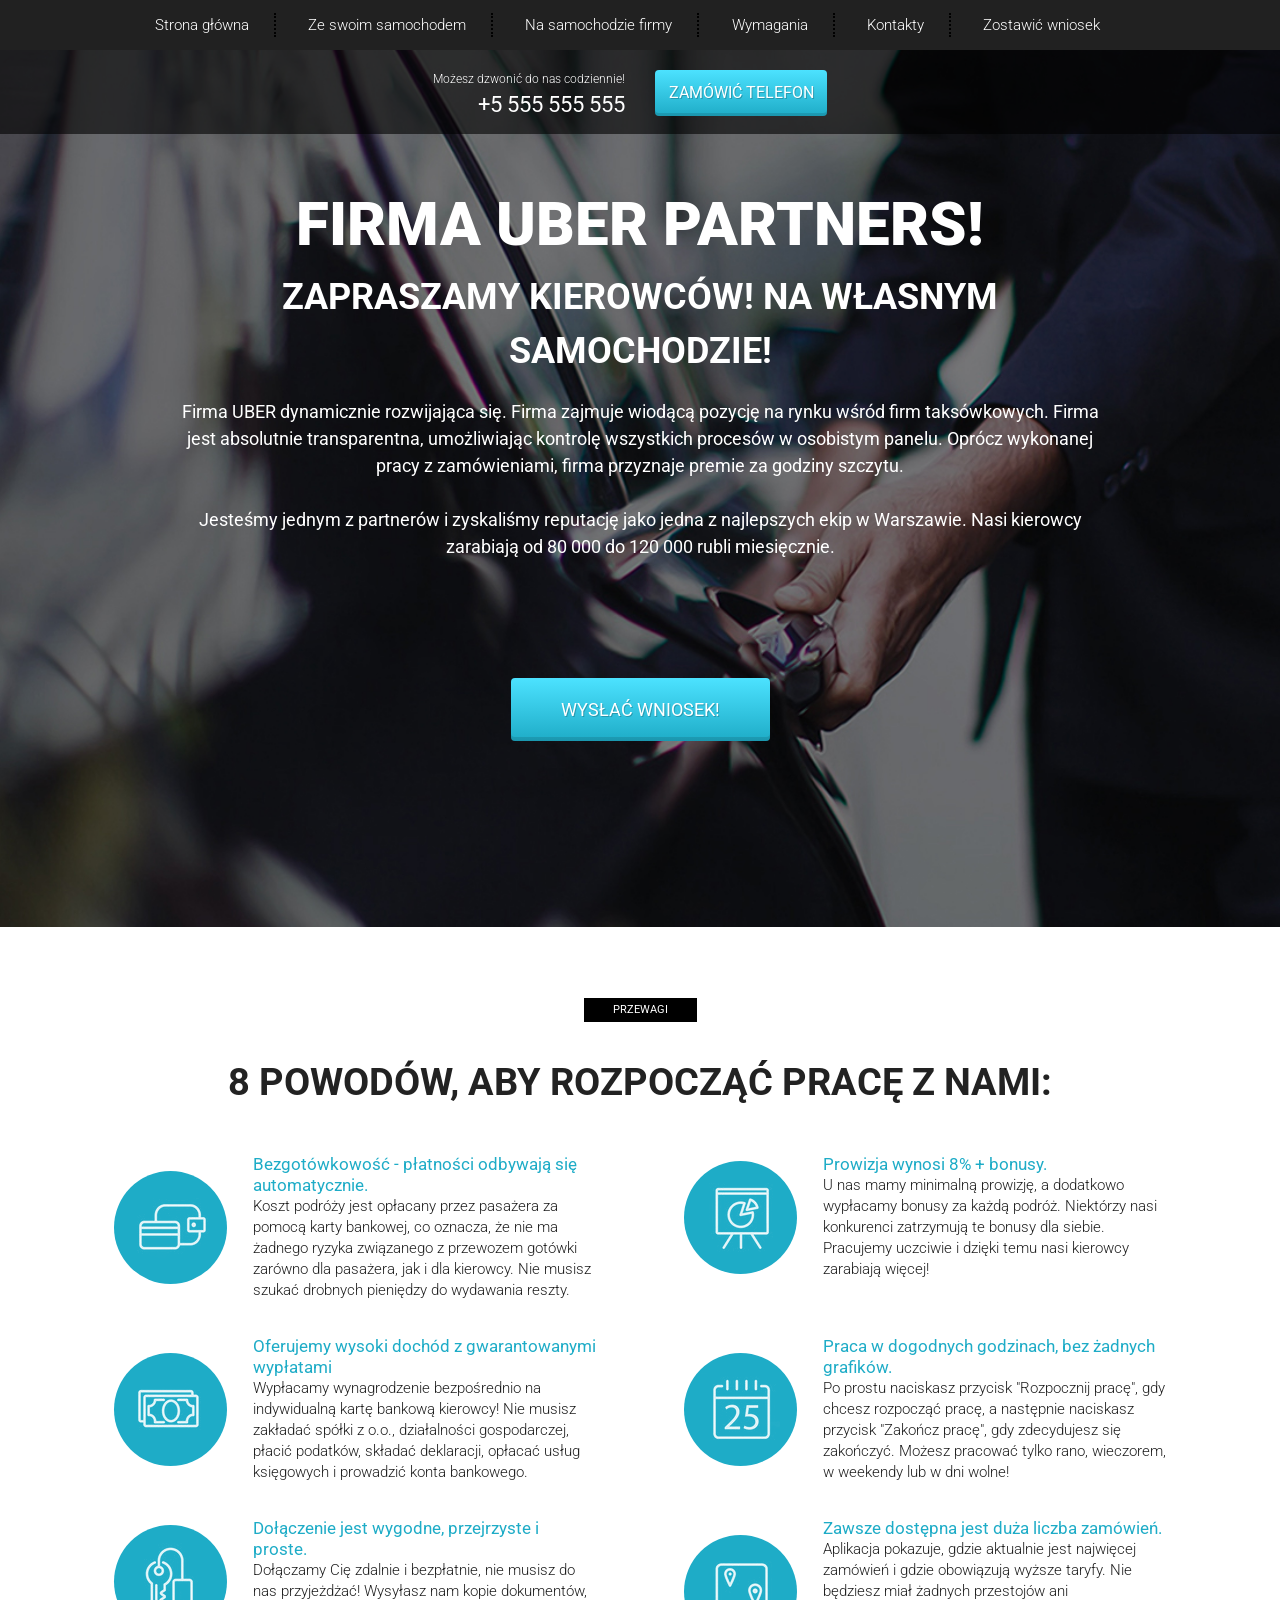
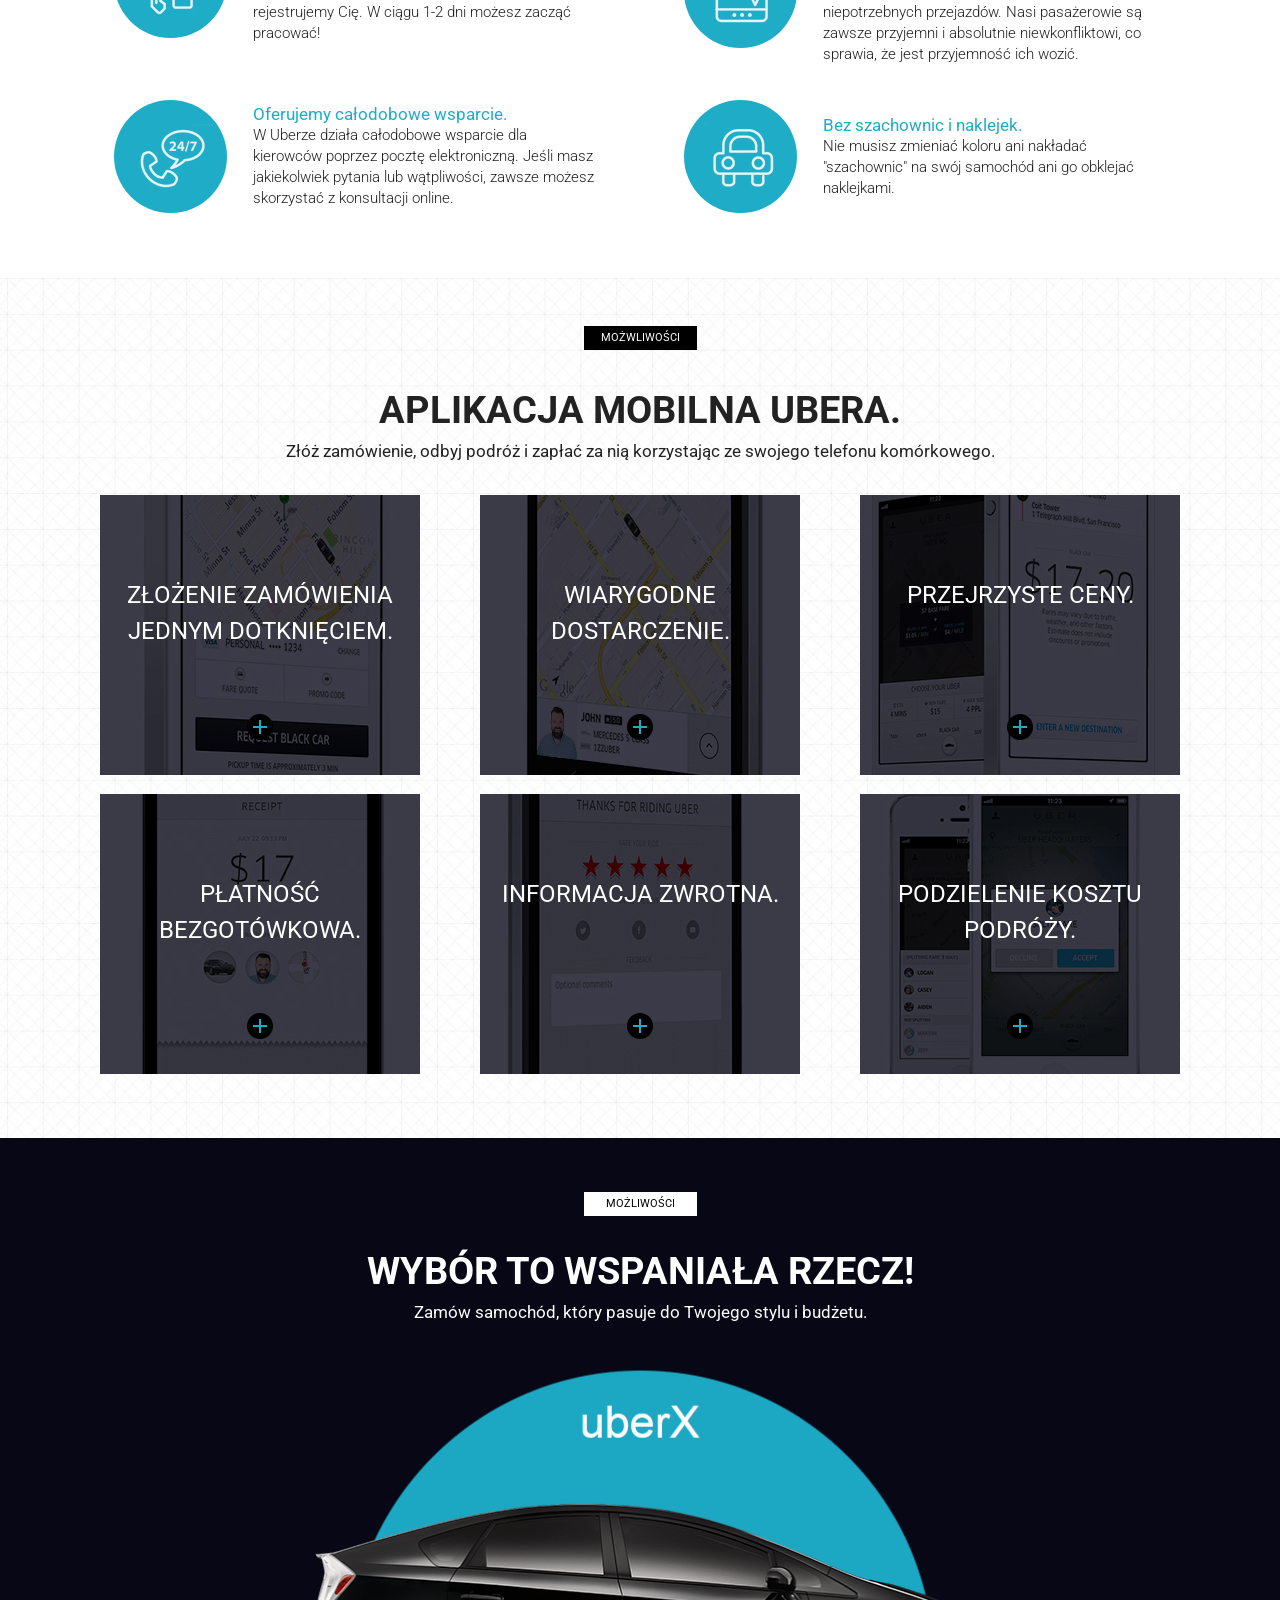
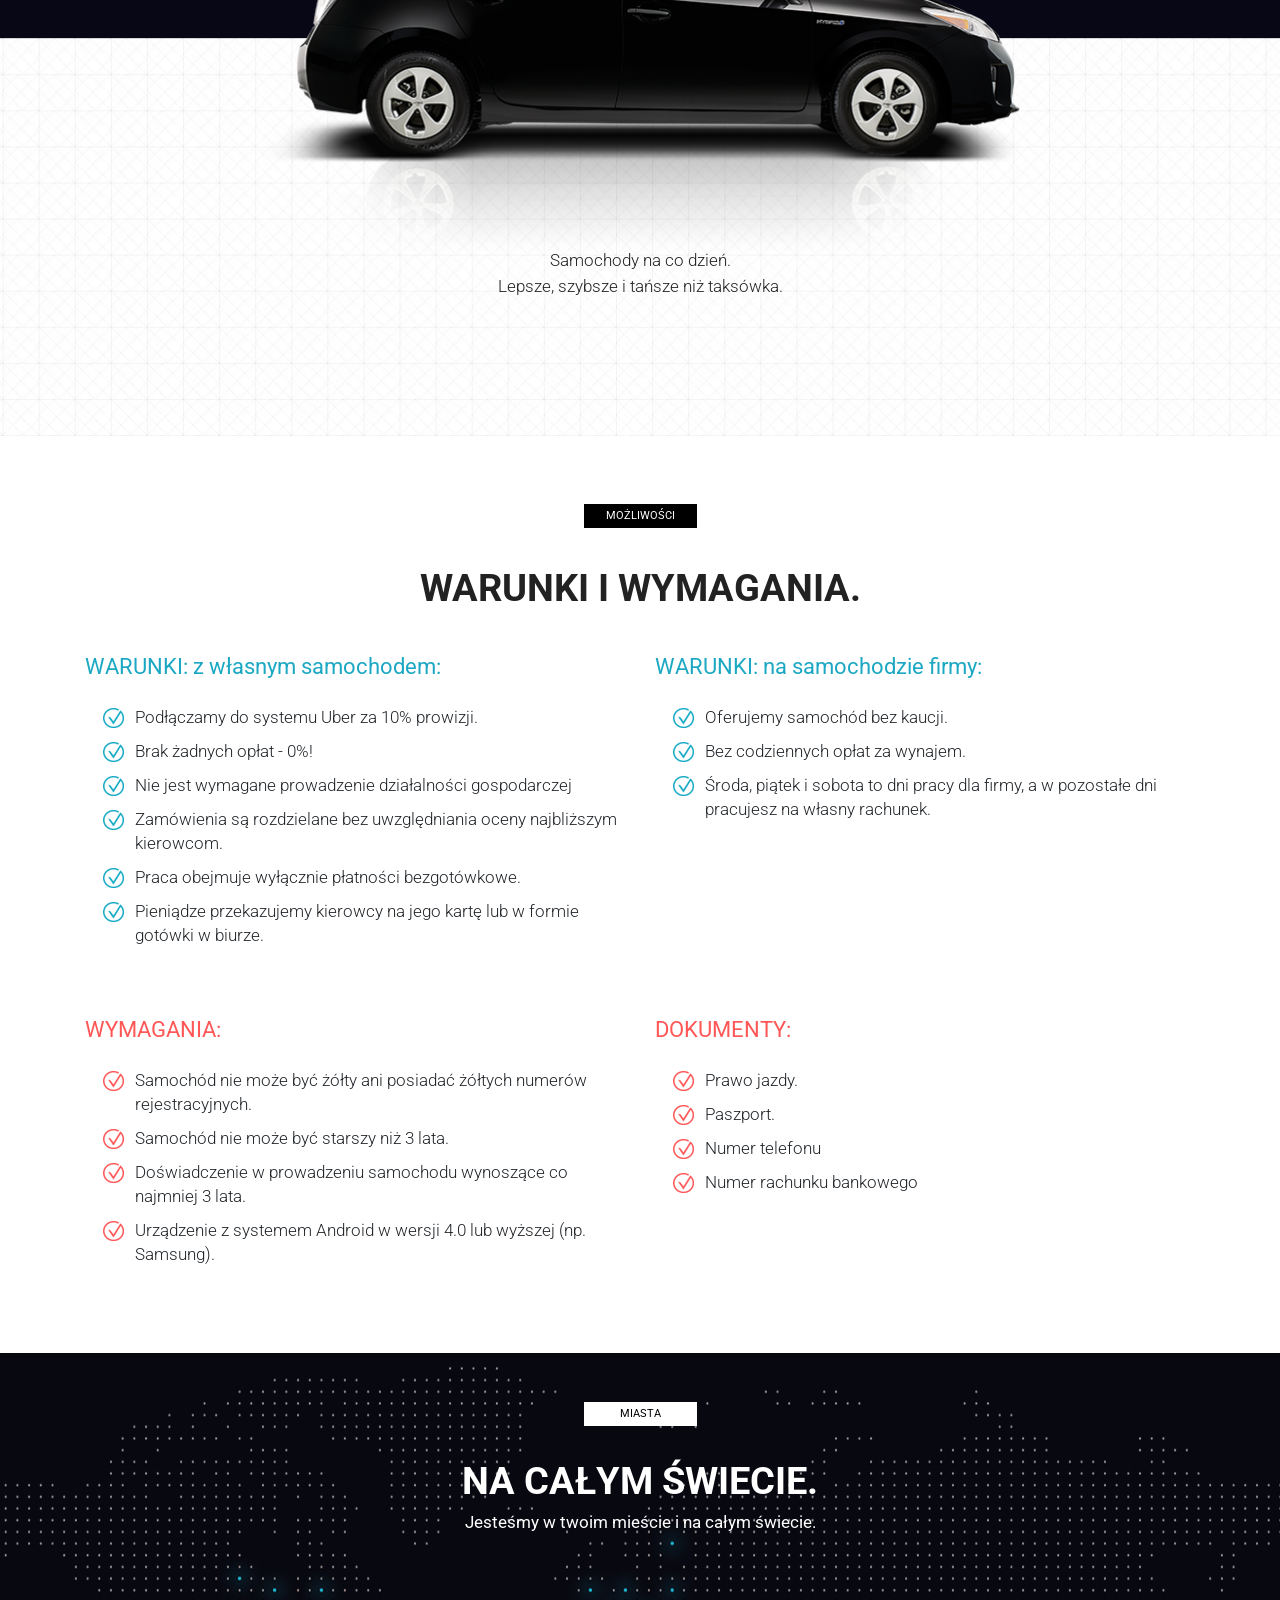
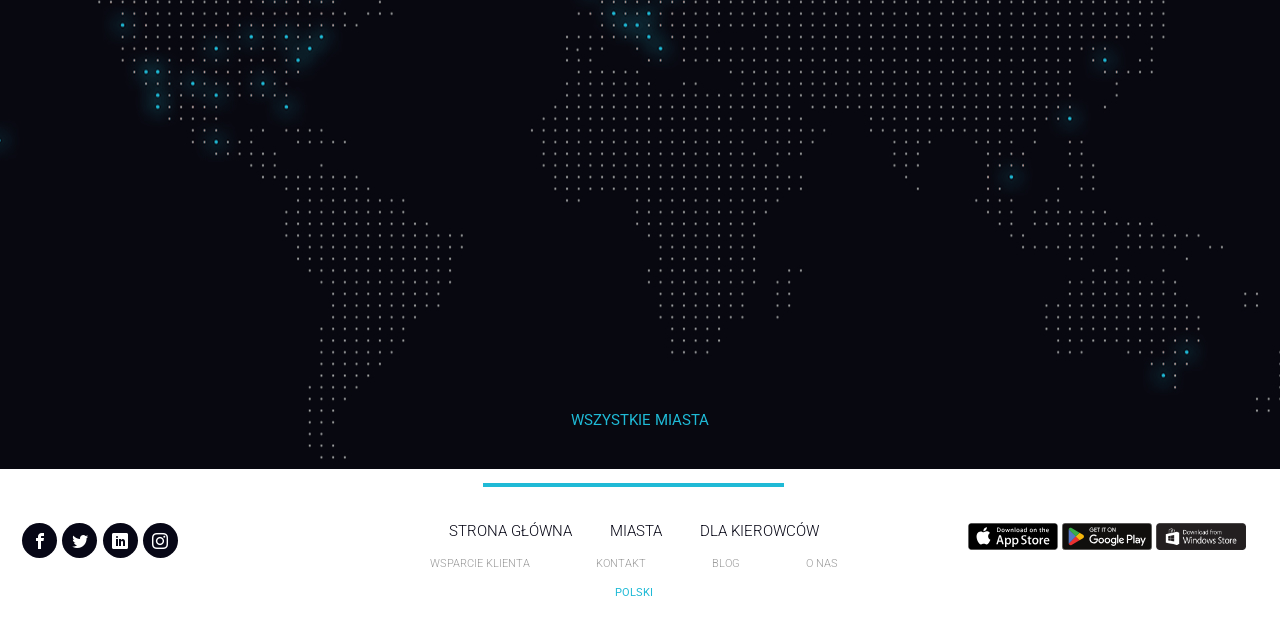
==== commit 28e4fa5e: "Update index.html" ====
--- a/index.html
+++ b/index.html
@@ -50,7 +50,7 @@
             <div class="container">
                 <div class="row">    
                     <div class="xs_hidden col-md-3 offset-md-3">
-                        <div class="subheader_call">Dzwonić do nas codziennie</div>
+                        <div class="subheader_call">Możesz dzwonić do nas codziennie!</div>
                         <a href="tel:+5555555555" class="subheader_phone">+5 555 555 555</a>
                     </div>
     
@@ -73,7 +73,7 @@
                     <div class="promo_descr">
                         Firma UBER dynamicznie rozwijająca się. Firma zajmuje wiodącą pozycję na rynku wśród firm taksówkowych. Firma jest absolutnie transparentna, umożliwiając kontrolę wszystkich procesów w osobistym panelu. Oprócz wykonanej pracy z zamówieniami, firma przyznaje premie za godziny szczytu. 
                         <br><br>
-                        Jesteśmy jednym z partnerów i zyskaliśmy reputację jako jedna z najlepszych ekip w Moskwie. Nasi kierowcy zarabiają od 80 000 do 120 000 rubli miesięcznie.
+                        Jesteśmy jednym z partnerów i zyskaliśmy reputację jako jedna z najlepszych ekip w Warszawie. Nasi kierowcy zarabiają od 80 000 do 120 000 rubli miesięcznie.
                     </div>
                     <button class="promo_btn">
                         Wysłać wniosek!</button>
@@ -254,7 +254,6 @@
                         <ul class="require_list">
                             <li>Podłączamy do systemu Uber za 10% prowizji.</li>
                             <li>Brak żadnych opłat - 0%!</li>
-                            <li>Możemy dokonać zdalnego podłączenia bez konieczności przyjazdu do biura.</li>
                             <li>Nie jest wymagane prowadzenie działalności gospodarczej</li>
                             <li>Zamówienia są rozdzielane bez uwzględniania oceny najbliższym kierowcom.</li>
                             <li>Praca obejmuje wyłącznie płatności bezgotówkowe.</li>
@@ -276,11 +275,10 @@
                     <div class="require_block warning">
                         <div class="require_title">WYMAGANIA:</div>
                         <ul class="require_list">
-                            <li>Wymaganie: Posiadanie samochodu bez reklamy.</li>
-                            <li>Wymaganie: Samochód nie może być żółty ani posiadać żółtych numerów rejestracyjnych.</li>
-                            <li>Wymaganie: Samochód nie może być starszy niż 3 lata.</li>
-                            <li>Wymaganie: Doświadczenie w prowadzeniu samochodu wynoszące co najmniej 3 lata.</li>
-                            <li>Wymaganie: Urządzenie z systemem Android w wersji 4.0 lub wyższej (np. Samsung).</li>
+                            <li>Samochód nie może być żółty ani posiadać żółtych numerów rejestracyjnych.</li>
+                            <li>Samochód nie może być starszy niż 3 lata.</li>
+                            <li>Doświadczenie w prowadzeniu samochodu wynoszące co najmniej 3 lata.</li>
+                            <li>Urządzenie z systemem Android w wersji 4.0 lub wyższej (np. Samsung).</li>
                         </ul>
                     </div>
                 </div>
@@ -288,8 +286,8 @@
                     <div class="require_block warning">
                         <div class="require_title">DOKUMENTY:</div>
                         <ul class="require_list">
-                            <li>Dokumenty: prawo jazdy.</li>
-                            <li>Dokumenty: paszport.</li>
+                            <li>Prawo jazdy.</li>
+                            <li>Paszport.</li>
                             <li>Numer telefonu</li>
                             <li>Numer rachunku bankowego</li>
                         </ul>
